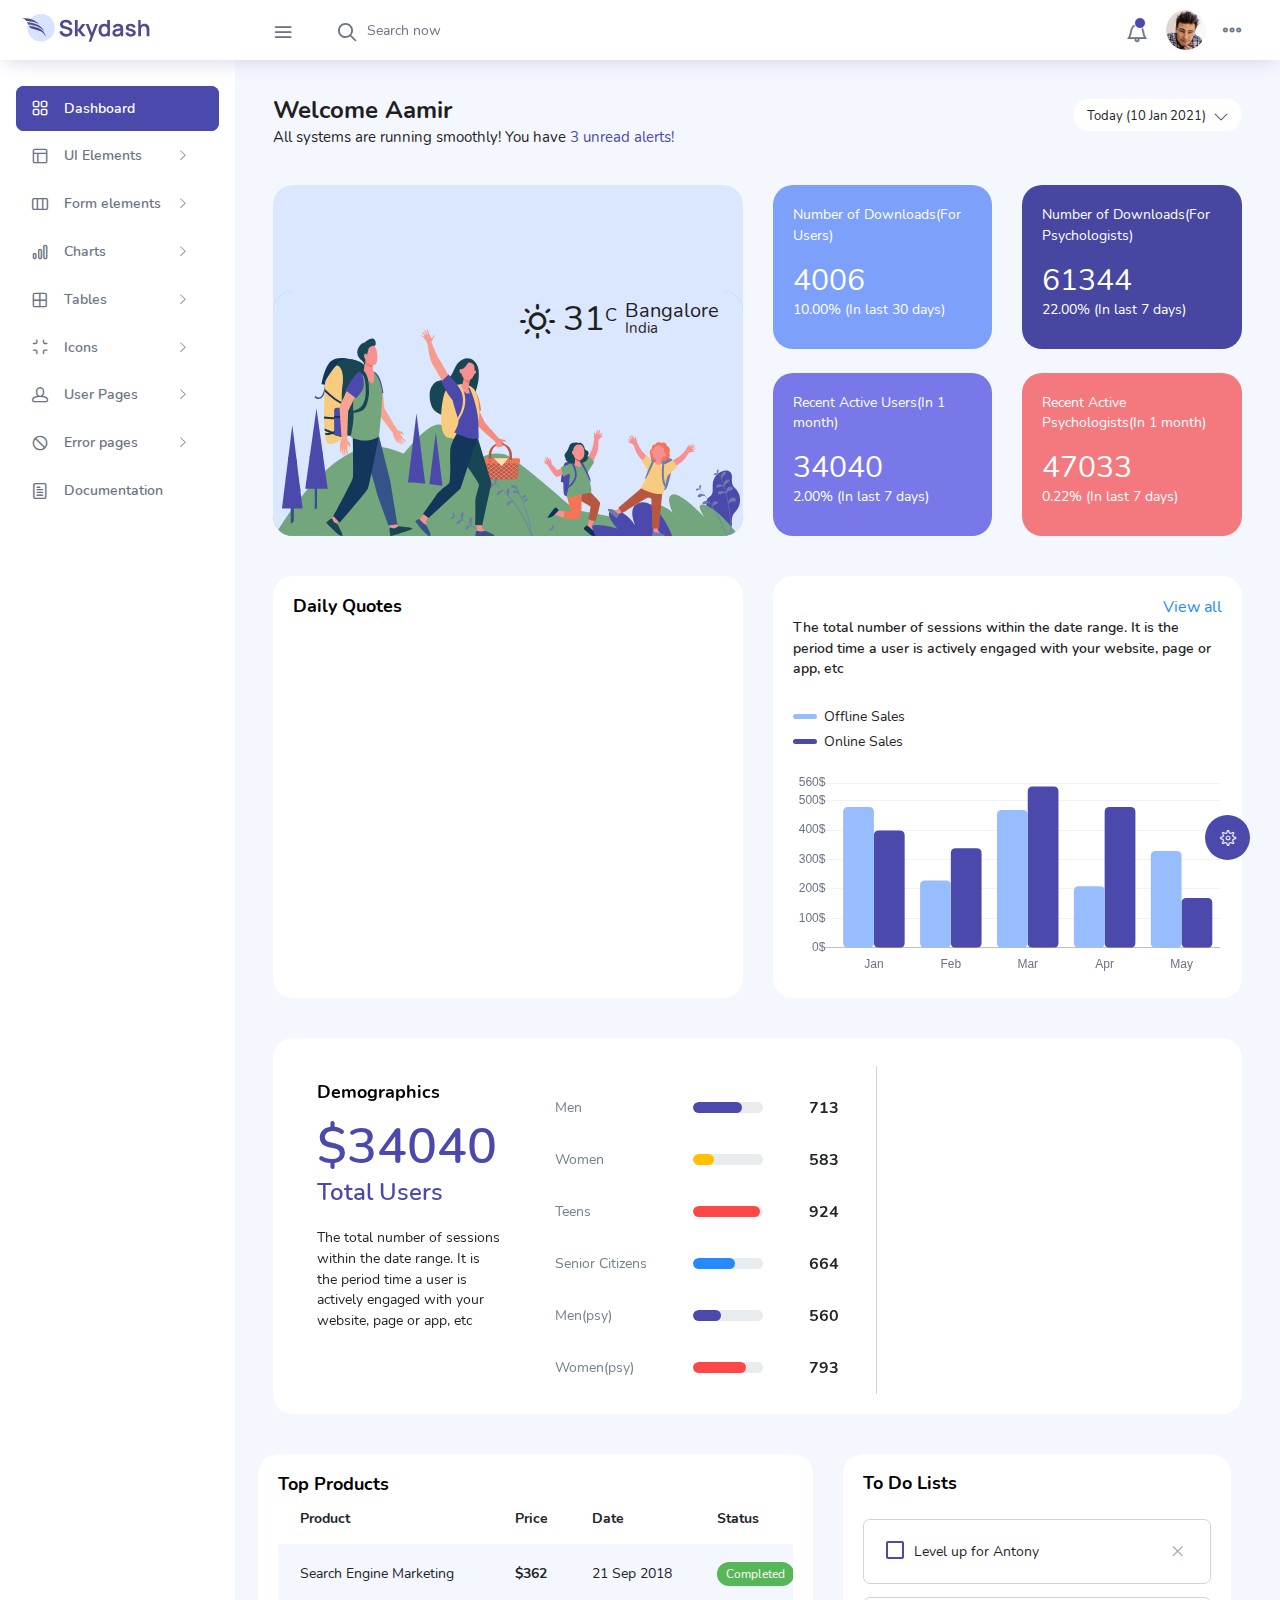
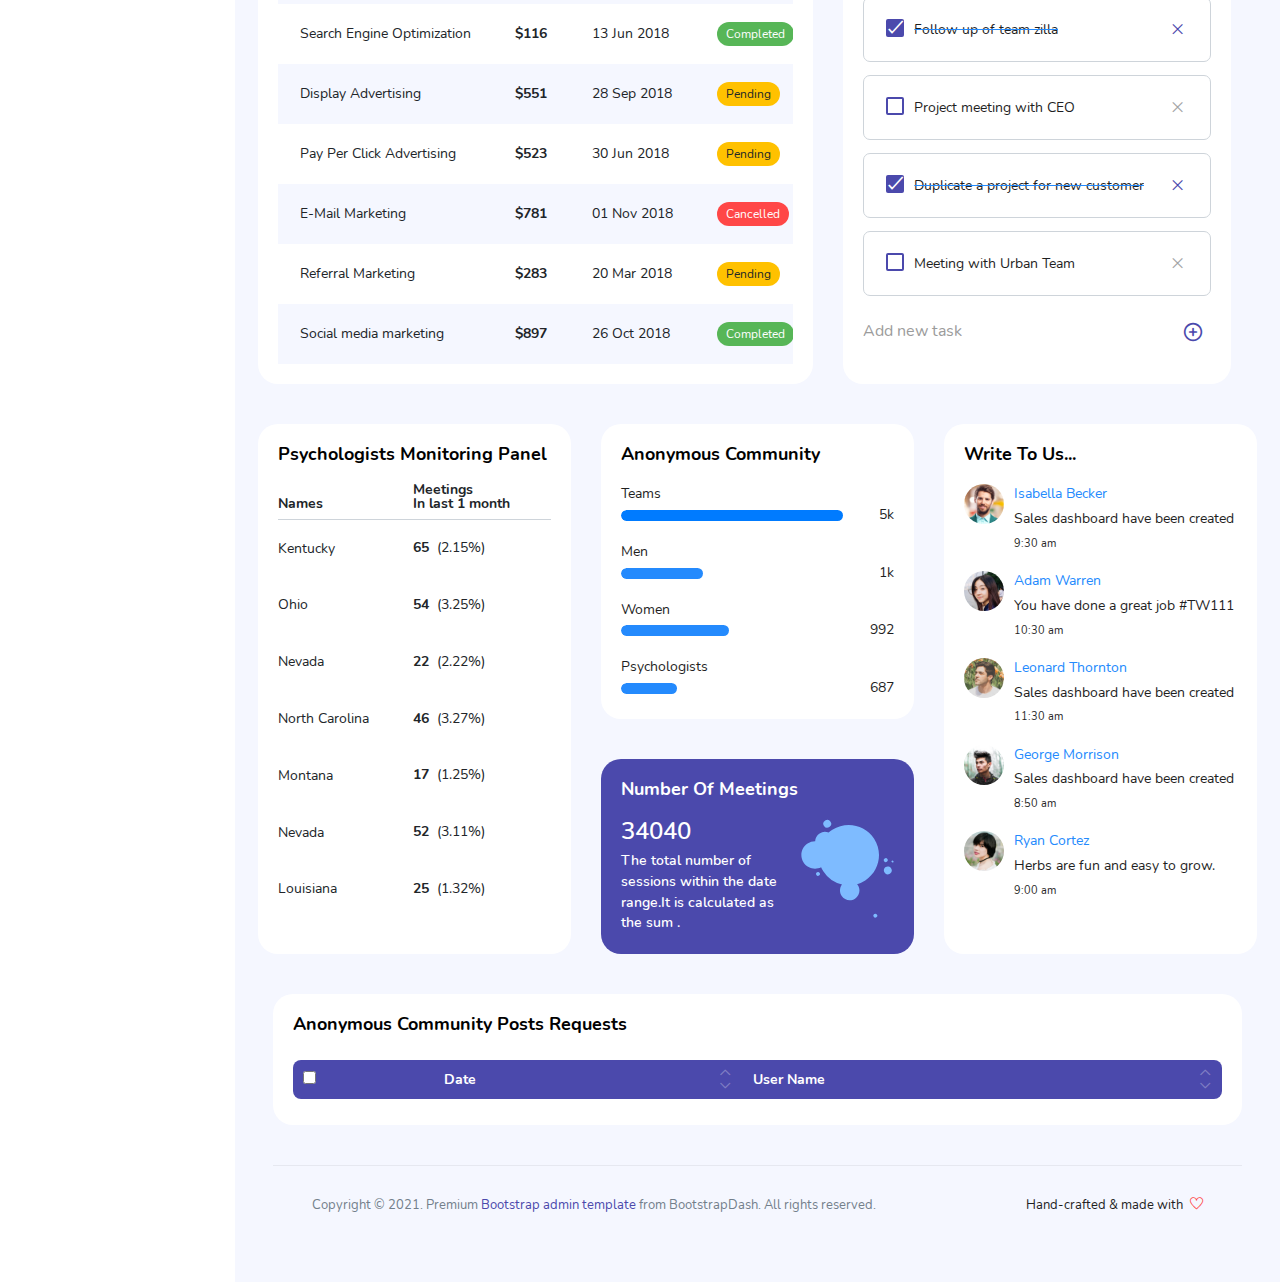
==== template/index.html @ 62d47494 "anonymous-post" ====
<!DOCTYPE html>
<html lang="en">

<head>
  <!-- Required meta tags -->
  <meta charset="utf-8">
  <meta name="viewport" content="width=device-width, initial-scale=1, shrink-to-fit=no">
  <title>Skydash Admin</title>
  <!-- plugins:css -->
  <link rel="stylesheet" href="vendors/feather/feather.css">
  <link rel="stylesheet" href="vendors/ti-icons/css/themify-icons.css">
  <link rel="stylesheet" href="vendors/css/vendor.bundle.base.css">
  <!-- endinject -->
  <!-- Plugin css for this page -->
  <link rel="stylesheet" href="vendors/datatables.net-bs4/dataTables.bootstrap4.css">
  <link rel="stylesheet" href="vendors/ti-icons/css/themify-icons.css">
  <link rel="stylesheet" type="text/css" href="js/select.dataTables.min.css">
  <!-- End plugin css for this page -->
  <!-- inject:css -->
  <link rel="stylesheet" href="css/vertical-layout-light/style.css">
  <!-- endinject -->
  <link rel="shortcut icon" href="images/favicon.png" />
</head>
<body>
  <div class="container-scroller">
    <!-- partial:partials/_navbar.html -->
    <nav class="navbar col-lg-12 col-12 p-0 fixed-top d-flex flex-row">
      <div class="text-center navbar-brand-wrapper d-flex align-items-center justify-content-center">
        <a class="navbar-brand brand-logo mr-5" href="index.html"><img src="images/logo.svg" class="mr-2" alt="logo"/></a>
        <a class="navbar-brand brand-logo-mini" href="index.html"><img src="images/logo-mini.svg" alt="logo"/></a>
      </div>
      <div class="navbar-menu-wrapper d-flex align-items-center justify-content-end">
        <button class="navbar-toggler navbar-toggler align-self-center" type="button" data-toggle="minimize">
          <span class="icon-menu"></span>
        </button>
        <ul class="navbar-nav mr-lg-2">
          <li class="nav-item nav-search d-none d-lg-block">
            <div class="input-group">
              <div class="input-group-prepend hover-cursor" id="navbar-search-icon">
                <span class="input-group-text" id="search">
                  <i class="icon-search"></i>
                </span>
              </div>
              <input type="text" class="form-control" id="navbar-search-input" placeholder="Search now" aria-label="search" aria-describedby="search">
            </div>
          </li>
        </ul>
        <ul class="navbar-nav navbar-nav-right">
          <li class="nav-item dropdown">
            <a class="nav-link count-indicator dropdown-toggle" id="notificationDropdown" href="#" data-toggle="dropdown">
              <i class="icon-bell mx-0"></i>
              <span class="count"></span>
            </a>
            <div class="dropdown-menu dropdown-menu-right navbar-dropdown preview-list" aria-labelledby="notificationDropdown">
              <p class="mb-0 font-weight-normal float-left dropdown-header">Notifications</p>
              <a class="dropdown-item preview-item">
                <div class="preview-thumbnail">
                  <div class="preview-icon bg-success">
                    <i class="ti-info-alt mx-0"></i>
                  </div>
                </div>
                <div class="preview-item-content">
                  <h6 class="preview-subject font-weight-normal">Application Error</h6>
                  <p class="font-weight-light small-text mb-0 text-muted">
                    Just now
                  </p>
                </div>
              </a>
              <a class="dropdown-item preview-item">
                <div class="preview-thumbnail">
                  <div class="preview-icon bg-warning">
                    <i class="ti-settings mx-0"></i>
                  </div>
                </div>
                <div class="preview-item-content">
                  <h6 class="preview-subject font-weight-normal">Settings</h6>
                  <p class="font-weight-light small-text mb-0 text-muted">
                    Private message
                  </p>
                </div>
              </a>
              <a class="dropdown-item preview-item">
                <div class="preview-thumbnail">
                  <div class="preview-icon bg-info">
                    <i class="ti-user mx-0"></i>
                  </div>
                </div>
                <div class="preview-item-content">
                  <h6 class="preview-subject font-weight-normal">New user registration</h6>
                  <p class="font-weight-light small-text mb-0 text-muted">
                    2 days ago
                  </p>
                </div>
              </a>
            </div>
          </li>
          <li class="nav-item nav-profile dropdown">
            <a class="nav-link dropdown-toggle" href="#" data-toggle="dropdown" id="profileDropdown">
              <img src="images/faces/face28.jpg" alt="profile"/>
            </a>
            <div class="dropdown-menu dropdown-menu-right navbar-dropdown" aria-labelledby="profileDropdown">
              <a class="dropdown-item">
                <i class="ti-settings text-primary"></i>
                Settings
              </a>
              <a class="dropdown-item">
                <i class="ti-power-off text-primary"></i>
                Logout
              </a>
            </div>
          </li>
          <li class="nav-item nav-settings d-none d-lg-flex">
            <a class="nav-link" href="#">
              <i class="icon-ellipsis"></i>
            </a>
          </li>
        </ul>
        <button class="navbar-toggler navbar-toggler-right d-lg-none align-self-center" type="button" data-toggle="offcanvas">
          <span class="icon-menu"></span>
        </button>
      </div>
    </nav>
    <!-- partial -->
    <div class="container-fluid page-body-wrapper">
      <!-- partial:partials/_settings-panel.html -->
      <div class="theme-setting-wrapper">
        <div id="settings-trigger"><i class="ti-settings"></i></div>
        <div id="theme-settings" class="settings-panel">
          <i class="settings-close ti-close"></i>
          <p class="settings-heading">SIDEBAR SKINS</p>
          <div class="sidebar-bg-options selected" id="sidebar-light-theme"><div class="img-ss rounded-circle bg-light border mr-3"></div>Light</div>
          <div class="sidebar-bg-options" id="sidebar-dark-theme"><div class="img-ss rounded-circle bg-dark border mr-3"></div>Dark</div>
          <p class="settings-heading mt-2">HEADER SKINS</p>
          <div class="color-tiles mx-0 px-4">
            <div class="tiles success"></div>
            <div class="tiles warning"></div>
            <div class="tiles danger"></div>
            <div class="tiles info"></div>
            <div class="tiles dark"></div>
            <div class="tiles default"></div>
          </div>
        </div>
      </div>
      <div id="right-sidebar" class="settings-panel">
        <i class="settings-close ti-close"></i>
        <ul class="nav nav-tabs border-top" id="setting-panel" role="tablist">
          <li class="nav-item">
            <a class="nav-link active" id="todo-tab" data-toggle="tab" href="#todo-section" role="tab" aria-controls="todo-section" aria-expanded="true">TO DO LIST</a>
          </li>
          <li class="nav-item">
            <a class="nav-link" id="chats-tab" data-toggle="tab" href="#chats-section" role="tab" aria-controls="chats-section">CHATS</a>
          </li>
        </ul>
        <div class="tab-content" id="setting-content">
          <div class="tab-pane fade show active scroll-wrapper" id="todo-section" role="tabpanel" aria-labelledby="todo-section">
            <div class="add-items d-flex px-3 mb-0">
              <form class="form w-100">
                <div class="form-group d-flex">
                  <input type="text" class="form-control todo-list-input" placeholder="Add To-do">
                  <button type="submit" class="add btn btn-primary todo-list-add-btn" id="add-task">Add</button>
                </div>
              </form>
            </div>
            <div class="list-wrapper px-3">
              <ul class="d-flex flex-column-reverse todo-list">
                <li>
                  <div class="form-check">
                    <label class="form-check-label">
                      <input class="checkbox" type="checkbox">
                      Team review meeting at 3.00 PM
                    </label>
                  </div>
                  <i class="remove ti-close"></i>
                </li>
                <li>
                  <div class="form-check">
                    <label class="form-check-label">
                      <input class="checkbox" type="checkbox">
                      Prepare for presentation
                    </label>
                  </div>
                  <i class="remove ti-close"></i>
                </li>
                <li>
                  <div class="form-check">
                    <label class="form-check-label">
                      <input class="checkbox" type="checkbox">
                      Resolve all the low priority tickets due today
                    </label>
                  </div>
                  <i class="remove ti-close"></i>
                </li>
                <li class="completed">
                  <div class="form-check">
                    <label class="form-check-label">
                      <input class="checkbox" type="checkbox" checked>
                      Schedule meeting for next week
                    </label>
                  </div>
                  <i class="remove ti-close"></i>
                </li>
                <li class="completed">
                  <div class="form-check">
                    <label class="form-check-label">
                      <input class="checkbox" type="checkbox" checked>
                      Project review
                    </label>
                  </div>
                  <i class="remove ti-close"></i>
                </li>
              </ul>
            </div>
            <h4 class="px-3 text-muted mt-5 font-weight-light mb-0">Events</h4>
            <div class="events pt-4 px-3">
              <div class="wrapper d-flex mb-2">
                <i class="ti-control-record text-primary mr-2"></i>
                <span>Feb 11 2018</span>
              </div>
              <p class="mb-0 font-weight-thin text-gray">Creating component page build a js</p>
              <p class="text-gray mb-0">The total number of sessions</p>
            </div>
            <div class="events pt-4 px-3">
              <div class="wrapper d-flex mb-2">
                <i class="ti-control-record text-primary mr-2"></i>
                <span>Feb 7 2018</span>
              </div>
              <p class="mb-0 font-weight-thin text-gray">Meeting with Alisa</p>
              <p class="text-gray mb-0 ">Call Sarah Graves</p>
            </div>
          </div>
          <!-- To do section tab ends -->
          <div class="tab-pane fade" id="chats-section" role="tabpanel" aria-labelledby="chats-section">
            <div class="d-flex align-items-center justify-content-between border-bottom">
              <p class="settings-heading border-top-0 mb-3 pl-3 pt-0 border-bottom-0 pb-0">Friends</p>
              <small class="settings-heading border-top-0 mb-3 pt-0 border-bottom-0 pb-0 pr-3 font-weight-normal">See All</small>
            </div>
            <ul class="chat-list">
              <li class="list active">
                <div class="profile"><img src="images/faces/face1.jpg" alt="image"><span class="online"></span></div>
                <div class="info">
                  <p>Thomas Douglas</p>
                  <p>Available</p>
                </div>
                <small class="text-muted my-auto">19 min</small>
              </li>
              <li class="list">
                <div class="profile"><img src="images/faces/face2.jpg" alt="image"><span class="offline"></span></div>
                <div class="info">
                  <div class="wrapper d-flex">
                    <p>Catherine</p>
                  </div>
                  <p>Away</p>
                </div>
                <div class="badge badge-success badge-pill my-auto mx-2">4</div>
                <small class="text-muted my-auto">23 min</small>
              </li>
              <li class="list">
                <div class="profile"><img src="images/faces/face3.jpg" alt="image"><span class="online"></span></div>
                <div class="info">
                  <p>Daniel Russell</p>
                  <p>Available</p>
                </div>
                <small class="text-muted my-auto">14 min</small>
              </li>
              <li class="list">
                <div class="profile"><img src="images/faces/face4.jpg" alt="image"><span class="offline"></span></div>
                <div class="info">
                  <p>James Richardson</p>
                  <p>Away</p>
                </div>
                <small class="text-muted my-auto">2 min</small>
              </li>
              <li class="list">
                <div class="profile"><img src="images/faces/face5.jpg" alt="image"><span class="online"></span></div>
                <div class="info">
                  <p>Madeline Kennedy</p>
                  <p>Available</p>
                </div>
                <small class="text-muted my-auto">5 min</small>
              </li>
              <li class="list">
                <div class="profile"><img src="images/faces/face6.jpg" alt="image"><span class="online"></span></div>
                <div class="info">
                  <p>Sarah Graves</p>
                  <p>Available</p>
                </div>
                <small class="text-muted my-auto">47 min</small>
              </li>
            </ul>
          </div>
          <!-- chat tab ends -->
        </div>
      </div>
      <!-- partial -->
      <!-- partial:partials/_sidebar.html -->
      <nav class="sidebar sidebar-offcanvas" id="sidebar">
        <ul class="nav">
          <li class="nav-item">
            <a class="nav-link" href="index.html">
              <i class="icon-grid menu-icon"></i>
              <span class="menu-title">Dashboard</span>
            </a>
          </li>
          <li class="nav-item">
            <a class="nav-link" data-toggle="collapse" href="#ui-basic" aria-expanded="false" aria-controls="ui-basic">
              <i class="icon-layout menu-icon"></i>
              <span class="menu-title">UI Elements</span>
              <i class="menu-arrow"></i>
            </a>
            <div class="collapse" id="ui-basic">
              <ul class="nav flex-column sub-menu">
                <li class="nav-item"> <a class="nav-link" href="pages/ui-features/buttons.html">Buttons</a></li>
                <li class="nav-item"> <a class="nav-link" href="pages/ui-features/dropdowns.html">Dropdowns</a></li>
                <li class="nav-item"> <a class="nav-link" href="pages/ui-features/typography.html">Typography</a></li>
              </ul>
            </div>
          </li>
          <li class="nav-item">
            <a class="nav-link" data-toggle="collapse" href="#form-elements" aria-expanded="false" aria-controls="form-elements">
              <i class="icon-columns menu-icon"></i>
              <span class="menu-title">Form elements</span>
              <i class="menu-arrow"></i>
            </a>
            <div class="collapse" id="form-elements">
              <ul class="nav flex-column sub-menu">
                <li class="nav-item"><a class="nav-link" href="pages/forms/basic_elements.html">Basic Elements</a></li>
              </ul>
            </div>
          </li>
          <li class="nav-item">
            <a class="nav-link" data-toggle="collapse" href="#charts" aria-expanded="false" aria-controls="charts">
              <i class="icon-bar-graph menu-icon"></i>
              <span class="menu-title">Charts</span>
              <i class="menu-arrow"></i>
            </a>
            <div class="collapse" id="charts">
              <ul class="nav flex-column sub-menu">
                <li class="nav-item"> <a class="nav-link" href="pages/charts/chartjs.html">ChartJs</a></li>
              </ul>
            </div>
          </li>
          <li class="nav-item">
            <a class="nav-link" data-toggle="collapse" href="#tables" aria-expanded="false" aria-controls="tables">
              <i class="icon-grid-2 menu-icon"></i>
              <span class="menu-title">Tables</span>
              <i class="menu-arrow"></i>
            </a>
            <div class="collapse" id="tables">
              <ul class="nav flex-column sub-menu">
                <li class="nav-item"> <a class="nav-link" href="pages/tables/basic-table.html">Basic table</a></li>
              </ul>
            </div>
          </li>
          <li class="nav-item">
            <a class="nav-link" data-toggle="collapse" href="#icons" aria-expanded="false" aria-controls="icons">
              <i class="icon-contract menu-icon"></i>
              <span class="menu-title">Icons</span>
              <i class="menu-arrow"></i>
            </a>
            <div class="collapse" id="icons">
              <ul class="nav flex-column sub-menu">
                <li class="nav-item"> <a class="nav-link" href="pages/icons/mdi.html">Mdi icons</a></li>
              </ul>
            </div>
          </li>
          <li class="nav-item">
            <a class="nav-link" data-toggle="collapse" href="#auth" aria-expanded="false" aria-controls="auth">
              <i class="icon-head menu-icon"></i>
              <span class="menu-title">User Pages</span>
              <i class="menu-arrow"></i>
            </a>
            <div class="collapse" id="auth">
              <ul class="nav flex-column sub-menu">
                <li class="nav-item"> <a class="nav-link" href="pages/samples/login.html"> Login </a></li>
                <li class="nav-item"> <a class="nav-link" href="pages/samples/register.html"> Register </a></li>
              </ul>
            </div>
          </li>
          <li class="nav-item">
            <a class="nav-link" data-toggle="collapse" href="#error" aria-expanded="false" aria-controls="error">
              <i class="icon-ban menu-icon"></i>
              <span class="menu-title">Error pages</span>
              <i class="menu-arrow"></i>
            </a>
            <div class="collapse" id="error">
              <ul class="nav flex-column sub-menu">
                <li class="nav-item"> <a class="nav-link" href="pages/samples/error-404.html"> 404 </a></li>
                <li class="nav-item"> <a class="nav-link" href="pages/samples/error-500.html"> 500 </a></li>
              </ul>
            </div>
          </li>
          <li class="nav-item">
            <a class="nav-link" href="pages/documentation/documentation.html">
              <i class="icon-paper menu-icon"></i>
              <span class="menu-title">Documentation</span>
            </a>
          </li>
        </ul>
      </nav>
      <!-- partial -->
      <div class="main-panel">
        <div class="content-wrapper">
          <div class="row">
            <div class="col-md-12 grid-margin">
              <div class="row">
                <div class="col-12 col-xl-8 mb-4 mb-xl-0">
                  <h3 class="font-weight-bold">Welcome Aamir</h3>
                  <h6 class="font-weight-normal mb-0">All systems are running smoothly! You have <span class="text-primary">3 unread alerts!</span></h6>
                </div>
                <div class="col-12 col-xl-4">
                 <div class="justify-content-end d-flex">
                  <div class="dropdown flex-md-grow-1 flex-xl-grow-0">
                    <button class="btn btn-sm btn-light bg-white dropdown-toggle" type="button" id="dropdownMenuDate2" data-toggle="dropdown" aria-haspopup="true" aria-expanded="true">
                     <i class="mdi mdi-calendar"></i> Today (10 Jan 2021)
                    </button>
                    <div class="dropdown-menu dropdown-menu-right" aria-labelledby="dropdownMenuDate2">
                      <a class="dropdown-item" href="#">January - March</a>
                      <a class="dropdown-item" href="#">March - June</a>
                      <a class="dropdown-item" href="#">June - August</a>
                      <a class="dropdown-item" href="#">August - November</a>
                    </div>
                  </div>
                 </div>
                </div>
              </div>
            </div>
          </div>
          <div class="row">
            <div class="col-md-6 grid-margin stretch-card">
              <div class="card tale-bg">
                <div class="card-people mt-auto">
                  <img src="images/dashboard/people.svg" alt="people">
                  <div class="weather-info">
                    <div class="d-flex">
                      <div>
                        <h2 class="mb-0 font-weight-normal"><i class="icon-sun mr-2"></i>31<sup>C</sup></h2>
                      </div>
                      <div class="ml-2">
                        <h4 class="location font-weight-normal">Bangalore</h4>
                        <h6 class="font-weight-normal">India</h6>
                      </div>
                    </div>
                  </div>
                </div>
              </div>
            </div>
            <div class="col-md-6 grid-margin transparent">
              <div class="row">
                <div class="col-md-6 mb-4 stretch-card transparent">
                  <div class="card card-tale">
                    <div class="card-body">
                      <p class="mb-4">Number of Downloads(For Users)</p>
                      <p class="fs-30 mb-2">4006</p>
                      <p>10.00% (In last 30 days)</p>
                    </div>
                  </div>
                </div>
                <div class="col-md-6 mb-4 stretch-card transparent">
                  <div class="card card-dark-blue">
                    <div class="card-body">
                      <p class="mb-4">Number of Downloads(For Psychologists)</p>
                      <p class="fs-30 mb-2">61344</p>
                      <p>22.00% (In last 7 days)</p>
                    </div>
                  </div>
                </div>
              </div>
              <div class="row">
                <div class="col-md-6 mb-4 mb-lg-0 stretch-card transparent">
                  <div class="card card-light-blue">
                    <div class="card-body">
                      <p class="mb-4">Recent Active Users(In 1 month)</p>
                      <p class="fs-30 mb-2">34040</p>
                      <p>2.00% (In last 7 days)</p>
                    </div>
                  </div>
                </div>
                <div class="col-md-6 stretch-card transparent">
                  <div class="card card-light-danger">
                    <div class="card-body">
                      <p class="mb-4">Recent Active Psychologists(In 1 month)</p>
                      <p class="fs-30 mb-2">47033</p>
                      <p>0.22% (In last 7 days)</p>
                    </div>
                  </div>
                </div>
              </div>
            </div>
          </div>
          <div class="row">
            <div class="col-md-6 grid-margin stretch-card">
              <div class="card">
                <div class="card-body">
                  <p class="card-title">Daily Quotes</p>                  
                </div>
              </div>
            </div>
            <div class="col-md-6 grid-margin stretch-card">
              <div class="card">
                <div class="card-body">
                 <div class="d-flex justify-content-between">
                  <p class="card-title"></p>
                  <a href="#" class="text-info">View all</a>
                 </div>
                  <p class="font-weight-500">The total number of sessions within the date range. It is the period time a user is actively engaged with your website, page or app, etc</p>
                  <div id="sales-legend" class="chartjs-legend mt-4 mb-2"></div>
                  <canvas id="sales-chart"></canvas>
                </div>
              </div>
            </div>
          </div>
          <div class="row">
            <div class="col-md-12 grid-margin stretch-card">
              <div class="card position-relative">
                <div class="card-body">
                  <div id="detailedReports" class="carousel slide detailed-report-carousel position-static pt-2" data-ride="carousel">
                    <div class="carousel-inner">
                      <div class="carousel-item active">
                        <div class="row">
                          <div class="col-md-12 col-xl-3 d-flex flex-column justify-content-start">
                            <div class="ml-xl-4 mt-3">
                            <p class="card-title">Demographics</p>
                              <h1 class="text-primary">$34040</h1>
                              <h3 class="font-weight-500 mb-xl-4 text-primary">Total Users</h3>
                              <p class="mb-2 mb-xl-0">The total number of sessions within the date range. It is the period time a user is actively engaged with your website, page or app, etc</p>
                            </div>  
                            </div>
                          <div class="col-md-12 col-xl-9">
                            <div class="row">
                              <div class="col-md-6 border-right">
                                <div class="table-responsive mb-3 mb-md-0 mt-3">
                                  <table class="table table-borderless report-table">
                                    <tr>
                                      <td class="text-muted">Men</td>
                                      <td class="w-100 px-0">
                                        <div class="progress progress-md mx-4">
                                          <div class="progress-bar bg-primary" role="progressbar" style="width: 70%" aria-valuenow="70" aria-valuemin="0" aria-valuemax="100"></div>
                                        </div>
                                      </td>
                                      <td><h5 class="font-weight-bold mb-0">713</h5></td>
                                    </tr>
                                    <tr>
                                      <td class="text-muted">Women</td>
                                      <td class="w-100 px-0">
                                        <div class="progress progress-md mx-4">
                                          <div class="progress-bar bg-warning" role="progressbar" style="width: 30%" aria-valuenow="30" aria-valuemin="0" aria-valuemax="100"></div>
                                        </div>
                                      </td>
                                      <td><h5 class="font-weight-bold mb-0">583</h5></td>
                                    </tr>
                                    <tr>
                                      <td class="text-muted">Teens</td>
                                      <td class="w-100 px-0">
                                        <div class="progress progress-md mx-4">
                                          <div class="progress-bar bg-danger" role="progressbar" style="width: 95%" aria-valuenow="95" aria-valuemin="0" aria-valuemax="100"></div>
                                        </div>
                                      </td>
                                      <td><h5 class="font-weight-bold mb-0">924</h5></td>
                                    </tr>
                                    <tr>
                                      <td class="text-muted">Senior Citizens</td>
                                      <td class="w-100 px-0">
                                        <div class="progress progress-md mx-4">
                                          <div class="progress-bar bg-info" role="progressbar" style="width: 60%" aria-valuenow="60" aria-valuemin="0" aria-valuemax="100"></div>
                                        </div>
                                      </td>
                                      <td><h5 class="font-weight-bold mb-0">664</h5></td>
                                    </tr>
                                    <tr>
                                      <td class="text-muted">Men(psy)</td>
                                      <td class="w-100 px-0">
                                        <div class="progress progress-md mx-4">
                                          <div class="progress-bar bg-primary" role="progressbar" style="width: 40%" aria-valuenow="40" aria-valuemin="0" aria-valuemax="100"></div>
                                        </div>
                                      </td>
                                      <td><h5 class="font-weight-bold mb-0">560</h5></td>
                                    </tr>
                                    <tr>
                                      <td class="text-muted">Women(psy)</td>
                                      <td class="w-100 px-0">
                                        <div class="progress progress-md mx-4">
                                          <div class="progress-bar bg-danger" role="progressbar" style="width: 75%" aria-valuenow="75" aria-valuemin="0" aria-valuemax="100"></div>
                                        </div>
                                      </td>
                                      <td><h5 class="font-weight-bold mb-0">793</h5></td>
                                    </tr>
                                  </table>
                                </div>
                            </div>
                          </div>
                        </div>
                      </div>
                    </div>
                  </div>
                </div>
              </div>
            </div>
          </div>
          <div class="row">
            <div class="col-md-7 grid-margin stretch-card">
              <div class="card">
                <div class="card-body">
                  <p class="card-title mb-0">Top Products</p>
                  <div class="table-responsive">
                    <table class="table table-striped table-borderless">
                      <thead>
                        <tr>
                          <th>Product</th>
                          <th>Price</th>
                          <th>Date</th>
                          <th>Status</th>
                        </tr>  
                      </thead>
                      <tbody>
                        <tr>
                          <td>Search Engine Marketing</td>
                          <td class="font-weight-bold">$362</td>
                          <td>21 Sep 2018</td>
                          <td class="font-weight-medium"><div class="badge badge-success">Completed</div></td>
                        </tr>
                        <tr>
                          <td>Search Engine Optimization</td>
                          <td class="font-weight-bold">$116</td>
                          <td>13 Jun 2018</td>
                          <td class="font-weight-medium"><div class="badge badge-success">Completed</div></td>
                        </tr>
                        <tr>
                          <td>Display Advertising</td>
                          <td class="font-weight-bold">$551</td>
                          <td>28 Sep 2018</td>
                          <td class="font-weight-medium"><div class="badge badge-warning">Pending</div></td>
                        </tr>
                        <tr>
                          <td>Pay Per Click Advertising</td>
                          <td class="font-weight-bold">$523</td>
                          <td>30 Jun 2018</td>
                          <td class="font-weight-medium"><div class="badge badge-warning">Pending</div></td>
                        </tr>
                        <tr>
                          <td>E-Mail Marketing</td>
                          <td class="font-weight-bold">$781</td>
                          <td>01 Nov 2018</td>
                          <td class="font-weight-medium"><div class="badge badge-danger">Cancelled</div></td>
                        </tr>
                        <tr>
                          <td>Referral Marketing</td>
                          <td class="font-weight-bold">$283</td>
                          <td>20 Mar 2018</td>
                          <td class="font-weight-medium"><div class="badge badge-warning">Pending</div></td>
                        </tr>
                        <tr>
                          <td>Social media marketing</td>
                          <td class="font-weight-bold">$897</td>
                          <td>26 Oct 2018</td>
                          <td class="font-weight-medium"><div class="badge badge-success">Completed</div></td>
                        </tr>
                      </tbody>
                    </table>
                  </div>
                </div>
              </div>
            </div>
            <div class="col-md-5 grid-margin stretch-card">
							<div class="card">
								<div class="card-body">
									<h4 class="card-title">To Do Lists</h4>
									<div class="list-wrapper pt-2">
										<ul class="d-flex flex-column-reverse todo-list todo-list-custom">
											<li>
												<div class="form-check form-check-flat">
													<label class="form-check-label">
														<input class="checkbox" type="checkbox">
														Meeting with Urban Team
													</label>
												</div>
												<i class="remove ti-close"></i>
											</li>
											<li class="completed">
												<div class="form-check form-check-flat">
													<label class="form-check-label">
														<input class="checkbox" type="checkbox" checked>
														Duplicate a project for new customer
													</label>
												</div>
												<i class="remove ti-close"></i>
											</li>
											<li>
												<div class="form-check form-check-flat">
													<label class="form-check-label">
														<input class="checkbox" type="checkbox">
														Project meeting with CEO
													</label>
												</div>
												<i class="remove ti-close"></i>
											</li>
											<li class="completed">
												<div class="form-check form-check-flat">
													<label class="form-check-label">
														<input class="checkbox" type="checkbox" checked>
														Follow up of team zilla
													</label>
												</div>
												<i class="remove ti-close"></i>
											</li>
											<li>
												<div class="form-check form-check-flat">
													<label class="form-check-label">
														<input class="checkbox" type="checkbox">
														Level up for Antony
													</label>
												</div>
												<i class="remove ti-close"></i>
											</li>
										</ul>
                  </div>
                  <div class="add-items d-flex mb-0 mt-2">
										<input type="text" class="form-control todo-list-input"  placeholder="Add new task">
										<button class="add btn btn-icon text-primary todo-list-add-btn bg-transparent"><i class="icon-circle-plus"></i></button>
									</div>
								</div>
							</div>
            </div>
          </div>
          <div class="row">
            <div class="col-md-4 stretch-card grid-margin">
              <div class="card">
                <div class="card-body">
                  <p class="card-title mb-0">Psychologists Monitoring Panel</p>
                  <div class="table-responsive">
                    <table class="table table-borderless">
                      <thead>
                        <tr>
                          <th class="pl-0  pb-2 border-bottom">Names</th>
                          <th class="border-bottom pb-2">Meetings <br> In last 1 month</th>
                          <th class="border-bottom pb-2">Total Clients</th>
                        </tr>
                      </thead>
                      <tbody>
                        <tr>
                          <td class="pl-0">Kentucky</td>
                          <td><p class="mb-0"><span class="font-weight-bold mr-2">65</span>(2.15%)</p></td>
                          <td class="text-muted">65</td>
                        </tr>
                        <tr>
                          <td class="pl-0">Ohio</td>
                          <td><p class="mb-0"><span class="font-weight-bold mr-2">54</span>(3.25%)</p></td>
                          <td class="text-muted">51</td>
                        </tr>
                        <tr>
                          <td class="pl-0">Nevada</td>
                          <td><p class="mb-0"><span class="font-weight-bold mr-2">22</span>(2.22%)</p></td>
                          <td class="text-muted">32</td>
                        </tr>
                        <tr>
                          <td class="pl-0">North Carolina</td>
                          <td><p class="mb-0"><span class="font-weight-bold mr-2">46</span>(3.27%)</p></td>
                          <td class="text-muted">15</td>
                        </tr>
                        <tr>
                          <td class="pl-0">Montana</td>
                          <td><p class="mb-0"><span class="font-weight-bold mr-2">17</span>(1.25%)</p></td>
                          <td class="text-muted">25</td>
                        </tr>
                        <tr>
                          <td class="pl-0">Nevada</td>
                          <td><p class="mb-0"><span class="font-weight-bold mr-2">52</span>(3.11%)</p></td>
                          <td class="text-muted">71</td>
                        </tr>
                        <tr>
                          <td class="pl-0 pb-0">Louisiana</td>
                          <td class="pb-0"><p class="mb-0"><span class="font-weight-bold mr-2">25</span>(1.32%)</p></td>
                          <td class="pb-0">14</td>
                        </tr>
                      </tbody>
                    </table>
                  </div>
                </div>
              </div>
            </div>
            <div class="col-md-4 stretch-card grid-margin">
              <div class="row">
                <div class="col-md-12 grid-margin stretch-card">
                  <div class="card">
                    <div class="card-body">
                      <p class="card-title">Anonymous Community</p>
                      <div class="charts-data">
                        <div class="mt-3">
                          <p class="mb-0">Teams</p>
                          <div class="d-flex justify-content-between align-items-center">
                            <div class="progress progress-md flex-grow-1 mr-4">
                              <div class="progress-bar bg-inf0" role="progressbar" style="width: 95%" aria-valuenow="95" aria-valuemin="0" aria-valuemax="100"></div>
                            </div>
                            <p class="mb-0">5k</p>
                          </div>
                        </div>
                        <div class="mt-3">
                          <p class="mb-0">Men</p>
                          <div class="d-flex justify-content-between align-items-center">
                            <div class="progress progress-md flex-grow-1 mr-4">
                              <div class="progress-bar bg-info" role="progressbar" style="width: 35%" aria-valuenow="35" aria-valuemin="0" aria-valuemax="100"></div>
                            </div>
                            <p class="mb-0">1k</p>
                          </div>
                        </div>
                        <div class="mt-3">
                          <p class="mb-0">Women</p>
                          <div class="d-flex justify-content-between align-items-center">
                            <div class="progress progress-md flex-grow-1 mr-4">
                              <div class="progress-bar bg-info" role="progressbar" style="width: 48%" aria-valuenow="48" aria-valuemin="0" aria-valuemax="100"></div>
                            </div>
                            <p class="mb-0">992</p>
                          </div>
                        </div>
                        <div class="mt-3">
                          <p class="mb-0">Psychologists</p>
                          <div class="d-flex justify-content-between align-items-center">
                            <div class="progress progress-md flex-grow-1 mr-4">
                              <div class="progress-bar bg-info" role="progressbar" style="width: 25%" aria-valuenow="25" aria-valuemin="0" aria-valuemax="100"></div>
                            </div>
                            <p class="mb-0">687</p>
                          </div>
                        </div>
                      </div>  
                    </div>
                  </div>
                </div>
                <div class="col-md-12 stretch-card grid-margin grid-margin-md-0">
                  <div class="card data-icon-card-primary">
                    <div class="card-body">
                      <p class="card-title text-white">Number of Meetings</p>                      
                      <div class="row">
                        <div class="col-8 text-white">
                          <h3>34040</h3>
                          <p class="text-white font-weight-500 mb-0">The total number of sessions within the date range.It is calculated as the sum . </p>
                        </div>
                        <div class="col-4 background-icon">
                        </div>
                      </div>
                    </div>
                  </div>
                </div>
              </div>
            </div>
            <div class="col-md-4 stretch-card grid-margin">
              <div class="card">
                <div class="card-body">
                  <p class="card-title">Write to us...</p>
                  <ul class="icon-data-list">
                    <li>
                      <div class="d-flex">
                        <img src="images/faces/face1.jpg" alt="user">
                        <div>
                          <p class="text-info mb-1">Isabella Becker</p>
                          <p class="mb-0">Sales dashboard have been created</p>
                          <small>9:30 am</small>
                        </div>
                      </div>
                    </li>
                    <li>
                      <div class="d-flex">
                        <img src="images/faces/face2.jpg" alt="user">
                        <div>
                          <p class="text-info mb-1">Adam Warren</p>
                          <p class="mb-0">You have done a great job #TW111</p>
                          <small>10:30 am</small>
                        </div>
                      </div>
                    </li>
                    <li>
                      <div class="d-flex">
                      <img src="images/faces/face3.jpg" alt="user">
                     <div>
                      <p class="text-info mb-1">Leonard Thornton</p>
                      <p class="mb-0">Sales dashboard have been created</p>
                      <small>11:30 am</small>
                     </div>
                      </div>
                    </li>
                    <li>
                      <div class="d-flex">
                        <img src="images/faces/face4.jpg" alt="user">
                        <div>
                          <p class="text-info mb-1">George Morrison</p>
                          <p class="mb-0">Sales dashboard have been created</p>
                          <small>8:50 am</small>
                        </div>
                      </div>
                    </li>
                    <li>
                      <div class="d-flex">
                        <img src="images/faces/face5.jpg" alt="user">
                        <div>
                        <p class="text-info mb-1">Ryan Cortez</p>
                        <p class="mb-0">Herbs are fun and easy to grow.</p>
                        <small>9:00 am</small>
                        </div>
                      </div>
                    </li>
                  </ul>
                </div>
              </div>
            </div>
          </div>
        </div>
        <div class="row">
          <div class="col-md-12 grid-margin stretch-card">
            <div class="card">
              <div class="card-body">
                <p class="card-title">Anonymous Community Posts Requests</p>
                <div class="row">
                  <div class="col-12">
                    <div class="table-responsive">
                      <table id="example" class="display expandable-table" style="width:100%">
                        <thead>
                          <tr>
                            <th><input type="checkbox" id="anonymous-post-common-checkbox"></th>
                            <th id="anonymous-post-date">Date</th>
                            <th id="anonymous-post-details">User Name</th>
                          </tr>
                        </thead>
                    </table>
                    </div>
                  </div>
                </div>
                </div>
              </div>
            </div>
          </div>
        <!-- content-wrapper ends -->
        <!-- partial:partials/_footer.html -->
        <footer class="footer">
          <div class="d-sm-flex justify-content-center justify-content-sm-between">
            <span class="text-muted text-center text-sm-left d-block d-sm-inline-block">Copyright © 2021.  Premium <a href="https://www.bootstrapdash.com/" target="_blank">Bootstrap admin template</a> from BootstrapDash. All rights reserved.</span>
            <span class="float-none float-sm-right d-block mt-1 mt-sm-0 text-center">Hand-crafted & made with <i class="ti-heart text-danger ml-1"></i></span>
          </div>
        </footer>
        <!-- partial -->
      </div>
      <!-- main-panel ends -->
    </div>
    <!-- page-body-wrapper ends -->
  </div>
  <!-- container-scroller -->

  <!-- plugins:js -->
  <script src="vendors/js/vendor.bundle.base.js"></script>
  <!-- endinject -->
  <!-- Plugin js for this page -->
  <script src="vendors/chart.js/Chart.min.js"></script>
  <script src="vendors/datatables.net/jquery.dataTables.js"></script>
  <script src="vendors/datatables.net-bs4/dataTables.bootstrap4.js"></script>
  <script src="js/dataTables.select.min.js"></script>

  <!-- End plugin js for this page -->
  <!-- inject:js -->
  <script src="js/off-canvas.js"></script>
  <script src="js/hoverable-collapse.js"></script>
  <script src="js/template.js"></script>
  <script src="js/settings.js"></script>
  <script src="js/todolist.js"></script>
  <!-- endinject -->
  <!-- Custom js for this page-->
  <script src="js/dashboard.js"></script>
  <script src="js/Chart.roundedBarCharts.js"></script>
  <!-- End custom js for this page-->
</body>

</html>
---- template/vendors/feather/feather.css ----
@charset "UTF-8";
 
@font-face {
  font-family: "feather";
  src:url("fonts/feather-webfont.eot");
  src:url("fonts/feather-webfont.eot?#iefix") format("embedded-opentype"),
    url("fonts/feather-webfont.woff") format("woff"),
    url("fonts/feather-webfont.ttf") format("truetype"),
    url("fonts/feather-webfont.svg#feather") format("svg");
  font-weight: normal;
  font-style: normal;
}

/* Character Mapping Method */
 
[data-icon]:before {
  display: inline-block;
  font-family: "feather";
  content: attr(data-icon);
  font-style: normal;
  font-weight: normal;
  font-variant: normal;
  text-transform: none;
  speak: none;
  line-height: 1;
  -webkit-font-smoothing: antialiased;
  -moz-osx-font-smoothing: grayscale;
}

/* CSS Class Mapping Method */
 
[class^="icon-"],
[class*=" icon-"] {
  display: inline-block;
  font-family: "feather";
  font-style: normal;
  font-weight: normal;
  font-variant: normal;
  text-transform: none;
  speak: none;
  line-height: 1;
  -webkit-font-smoothing: antialiased;
  -moz-osx-font-smoothing: grayscale;
}

.icon-eye:before {
  content: "\e000";
}

.icon-paper-clip:before {
  content: "\e001";
}

.icon-mail:before {
  content: "\e002";
}

.icon-mail:before {
  content: "\e002";
}

.icon-toggle:before {
  content: "\e003";
}

.icon-layout:before {
  content: "\e004";
}

.icon-link:before {
  content: "\e005";
}

.icon-bell:before {
  content: "\e006";
}

.icon-lock:before {
  content: "\e007";
}

.icon-unlock:before {
  content: "\e008";
}

.icon-ribbon:before {
  content: "\e009";
}

.icon-image:before {
  content: "\e010";
}

.icon-signal:before {
  content: "\e011";
}

.icon-target:before {
  content: "\e012";
}

.icon-clipboard:before {
  content: "\e013";
}

.icon-clock:before {
  content: "\e014";
}

.icon-clock:before {
  content: "\e014";
}

.icon-watch:before {
  content: "\e015";
}

.icon-air-play:before {
  content: "\e016";
}

.icon-camera:before {
  content: "\e017";
}

.icon-video:before {
  content: "\e018";
}

.icon-disc:before {
  content: "\e019";
}

.icon-printer:before {
  content: "\e020";
}

.icon-monitor:before {
  content: "\e021";
}

.icon-server:before {
  content: "\e022";
}

.icon-cog:before {
  content: "\e023";
}

.icon-heart:before {
  content: "\e024";
}

.icon-paragraph:before {
  content: "\e025";
}

.icon-align-justify:before {
  content: "\e026";
}

.icon-align-left:before {
  content: "\e027";
}

.icon-align-center:before {
  content: "\e028";
}

.icon-align-right:before {
  content: "\e029";
}

.icon-book:before {
  content: "\e030";
}

.icon-layers:before {
  content: "\e031";
}

.icon-stack:before {
  content: "\e032";
}

.icon-stack-2:before {
  content: "\e033";
}

.icon-paper:before {
  content: "\e034";
}

.icon-paper-stack:before {
  content: "\e035";
}

.icon-search:before {
  content: "\e036";
}

.icon-zoom-in:before {
  content: "\e037";
}

.icon-zoom-out:before {
  content: "\e038";
}

.icon-reply:before {
  content: "\e039";
}

.icon-circle-plus:before {
  content: "\e040";
}

.icon-circle-minus:before {
  content: "\e041";
}

.icon-circle-check:before {
  content: "\e042";
}

.icon-circle-cross:before {
  content: "\e043";
}

.icon-square-plus:before {
  content: "\e044";
}

.icon-square-minus:before {
  content: "\e045";
}

.icon-square-check:before {
  content: "\e046";
}

.icon-square-cross:before {
  content: "\e047";
}

.icon-microphone:before {
  content: "\e048";
}

.icon-record:before {
  content: "\e049";
}

.icon-skip-back:before {
  content: "\e050";
}

.icon-rewind:before {
  content: "\e051";
}

.icon-play:before {
  content: "\e052";
}

.icon-pause:before {
  content: "\e053";
}

.icon-stop:before {
  content: "\e054";
}

.icon-fast-forward:before {
  content: "\e055";
}

.icon-skip-forward:before {
  content: "\e056";
}

.icon-shuffle:before {
  content: "\e057";
}

.icon-repeat:before {
  content: "\e058";
}

.icon-folder:before {
  content: "\e059";
}

.icon-umbrella:before {
  content: "\e060";
}

.icon-moon:before {
  content: "\e061";
}

.icon-thermometer:before {
  content: "\e062";
}

.icon-drop:before {
  content: "\e063";
}

.icon-sun:before {
  content: "\e064";
}

.icon-cloud:before {
  content: "\e065";
}

.icon-cloud-upload:before {
  content: "\e066";
}

.icon-cloud-download:before {
  content: "\e067";
}

.icon-upload:before {
  content: "\e068";
}

.icon-download:before {
  content: "\e069";
}

.icon-location:before {
  content: "\e070";
}

.icon-location-2:before {
  content: "\e071";
}

.icon-map:before {
  content: "\e072";
}

.icon-battery:before {
  content: "\e073";
}

.icon-head:before {
  content: "\e074";
}

.icon-briefcase:before {
  content: "\e075";
}

.icon-speech-bubble:before {
  content: "\e076";
}

.icon-anchor:before {
  content: "\e077";
}

.icon-globe:before {
  content: "\e078";
}

.icon-box:before {
  content: "\e079";
}

.icon-reload:before {
  content: "\e080";
}

.icon-share:before {
  content: "\e081";
}

.icon-marquee:before {
  content: "\e082";
}

.icon-marquee-plus:before {
  content: "\e083";
}

.icon-marquee-minus:before {
  content: "\e084";
}

.icon-tag:before {
  content: "\e085";
}

.icon-power:before {
  content: "\e086";
}

.icon-command:before {
  content: "\e087";
}

.icon-alt:before {
  content: "\e088";
}

.icon-esc:before {
  content: "\e089";
}

.icon-bar-graph:before {
  content: "\e090";
}

.icon-bar-graph-2:before {
  content: "\e091";
}

.icon-pie-graph:before {
  content: "\e092";
}

.icon-star:before {
  content: "\e093";
}

.icon-arrow-left:before {
  content: "\e094";
}

.icon-arrow-right:before {
  content: "\e095";
}

.icon-arrow-up:before {
  content: "\e096";
}

.icon-arrow-down:before {
  content: "\e097";
}

.icon-volume:before {
  content: "\e098";
}

.icon-mute:before {
  content: "\e099";
}

.icon-content-right:before {
  content: "\e100";
}

.icon-content-left:before {
  content: "\e101";
}

.icon-grid:before {
  content: "\e102";
}

.icon-grid-2:before {
  content: "\e103";
}

.icon-columns:before {
  content: "\e104";
}

.icon-loader:before {
  content: "\e105";
}

.icon-bag:before {
  content: "\e106";
}

.icon-ban:before {
  content: "\e107";
}

.icon-flag:before {
  content: "\e108";
}

.icon-trash:before {
  content: "\e109";
}

.icon-expand:before {
  content: "\e110";
}

.icon-contract:before {
  content: "\e111";
}

.icon-maximize:before {
  content: "\e112";
}

.icon-minimize:before {
  content: "\e113";
}

.icon-plus:before {
  content: "\e114";
}

.icon-minus:before {
  content: "\e115";
}

.icon-check:before {
  content: "\e116";
}

.icon-cross:before {
  content: "\e117";
}

.icon-move:before {
  content: "\e118";
}

.icon-delete:before {
  content: "\e119";
}

.icon-menu:before {
  content: "\e120";
}

.icon-archive:before {
  content: "\e121";
}

.icon-inbox:before {
  content: "\e122";
}

.icon-outbox:before {
  content: "\e123";
}

.icon-file:before {
  content: "\e124";
}

.icon-file-add:before {
  content: "\e125";
}

.icon-file-subtract:before {
  content: "\e126";
}

.icon-help:before {
  content: "\e127";
}

.icon-open:before {
  content: "\e128";
}

.icon-ellipsis:before {
  content: "\e129";
}
---- template/vendors/ti-icons/css/themify-icons.css ----
@font-face {
	font-family: 'themify';
	src:url('../fonts/themify.eot');
	src:url('../fonts/themify.eot?#iefix') format('embedded-opentype'),
		url('../fonts/themify.woff') format('woff'),
		url('../fonts/themify.ttf') format('truetype'),
		url('../fonts/themify.svg') format('svg');
	font-weight: normal;
	font-style: normal;
}

[class^="ti-"], [class*=" ti-"] {
	font-family: 'themify';
	speak: none;
	font-style: normal;
	font-weight: normal;
	font-variant: normal;
	text-transform: none;
	line-height: 1;

	/* Better Font Rendering =========== */
	-webkit-font-smoothing: antialiased;
	-moz-osx-font-smoothing: grayscale;
}

.ti-wand:before {
	content: "\e600";
}
.ti-volume:before {
	content: "\e601";
}
.ti-user:before {
	content: "\e602";
}
.ti-unlock:before {
	content: "\e603";
}
.ti-unlink:before {
	content: "\e604";
}
.ti-trash:before {
	content: "\e605";
}
.ti-thought:before {
	content: "\e606";
}
.ti-target:before {
	content: "\e607";
}
.ti-tag:before {
	content: "\e608";
}
.ti-tablet:before {
	content: "\e609";
}
.ti-star:before {
	content: "\e60a";
}
.ti-spray:before {
	content: "\e60b";
}
.ti-signal:before {
	content: "\e60c";
}
.ti-shopping-cart:before {
	content: "\e60d";
}
.ti-shopping-cart-full:before {
	content: "\e60e";
}
.ti-settings:before {
	content: "\e60f";
}
.ti-search:before {
	content: "\e610";
}
.ti-zoom-in:before {
	content: "\e611";
}
.ti-zoom-out:before {
	content: "\e612";
}
.ti-cut:before {
	content: "\e613";
}
.ti-ruler:before {
	content: "\e614";
}
.ti-ruler-pencil:before {
	content: "\e615";
}
.ti-ruler-alt:before {
	content: "\e616";
}
.ti-bookmark:before {
	content: "\e617";
}
.ti-bookmark-alt:before {
	content: "\e618";
}
.ti-reload:before {
	content: "\e619";
}
.ti-plus:before {
	content: "\e61a";
}
.ti-pin:before {
	content: "\e61b";
}
.ti-pencil:before {
	content: "\e61c";
}
.ti-pencil-alt:before {
	content: "\e61d";
}
.ti-paint-roller:before {
	content: "\e61e";
}
.ti-paint-bucket:before {
	content: "\e61f";
}
.ti-na:before {
	content: "\e620";
}
.ti-mobile:before {
	content: "\e621";
}
.ti-minus:before {
	content: "\e622";
}
.ti-medall:before {
	content: "\e623";
}
.ti-medall-alt:before {
	content: "\e624";
}
.ti-marker:before {
	content: "\e625";
}
.ti-marker-alt:before {
	content: "\e626";
}
.ti-arrow-up:before {
	content: "\e627";
}
.ti-arrow-right:before {
	content: "\e628";
}
.ti-arrow-left:before {
	content: "\e629";
}
.ti-arrow-down:before {
	content: "\e62a";
}
.ti-lock:before {
	content: "\e62b";
}
.ti-location-arrow:before {
	content: "\e62c";
}
.ti-link:before {
	content: "\e62d";
}
.ti-layout:before {
	content: "\e62e";
}
.ti-layers:before {
	content: "\e62f";
}
.ti-layers-alt:before {
	content: "\e630";
}
.ti-key:before {
	content: "\e631";
}
.ti-import:before {
	content: "\e632";
}
.ti-image:before {
	content: "\e633";
}
.ti-heart:before {
	content: "\e634";
}
.ti-heart-broken:before {
	content: "\e635";
}
.ti-hand-stop:before {
	content: "\e636";
}
.ti-hand-open:before {
	content: "\e637";
}
.ti-hand-drag:before {
	content: "\e638";
}
.ti-folder:before {
	content: "\e639";
}
.ti-flag:before {
	content: "\e63a";
}
.ti-flag-alt:before {
	content: "\e63b";
}
.ti-flag-alt-2:before {
	content: "\e63c";
}
.ti-eye:before {
	content: "\e63d";
}
.ti-export:before {
	content: "\e63e";
}
.ti-exchange-vertical:before {
	content: "\e63f";
}
.ti-desktop:before {
	content: "\e640";
}
.ti-cup:before {
	content: "\e641";
}
.ti-crown:before {
	content: "\e642";
}
.ti-comments:before {
	content: "\e643";
}
.ti-comment:before {
	content: "\e644";
}
.ti-comment-alt:before {
	content: "\e645";
}
.ti-close:before {
	content: "\e646";
}
.ti-clip:before {
	content: "\e647";
}
.ti-angle-up:before {
	content: "\e648";
}
.ti-angle-right:before {
	content: "\e649";
}
.ti-angle-left:before {
	content: "\e64a";
}
.ti-angle-down:before {
	content: "\e64b";
}
.ti-check:before {
	content: "\e64c";
}
.ti-check-box:before {
	content: "\e64d";
}
.ti-camera:before {
	content: "\e64e";
}
.ti-announcement:before {
	content: "\e64f";
}
.ti-brush:before {
	content: "\e650";
}
.ti-briefcase:before {
	content: "\e651";
}
.ti-bolt:before {
	content: "\e652";
}
.ti-bolt-alt:before {
	content: "\e653";
}
.ti-blackboard:before {
	content: "\e654";
}
.ti-bag:before {
	content: "\e655";
}
.ti-move:before {
	content: "\e656";
}
.ti-arrows-vertical:before {
	content: "\e657";
}
.ti-arrows-horizontal:before {
	content: "\e658";
}
.ti-fullscreen:before {
	content: "\e659";
}
.ti-arrow-top-right:before {
	content: "\e65a";
}
.ti-arrow-top-left:before {
	content: "\e65b";
}
.ti-arrow-circle-up:before {
	content: "\e65c";
}
.ti-arrow-circle-right:before {
	content: "\e65d";
}
.ti-arrow-circle-left:before {
	content: "\e65e";
}
.ti-arrow-circle-down:before {
	content: "\e65f";
}
.ti-angle-double-up:before {
	content: "\e660";
}
.ti-angle-double-right:before {
	content: "\e661";
}
.ti-angle-double-left:before {
	content: "\e662";
}
.ti-angle-double-down:before {
	content: "\e663";
}
.ti-zip:before {
	content: "\e664";
}
.ti-world:before {
	content: "\e665";
}
.ti-wheelchair:before {
	content: "\e666";
}
.ti-view-list:before {
	content: "\e667";
}
.ti-view-list-alt:before {
	content: "\e668";
}
.ti-view-grid:before {
	content: "\e669";
}
.ti-uppercase:before {
	content: "\e66a";
}
.ti-upload:before {
	content: "\e66b";
}
.ti-underline:before {
	content: "\e66c";
}
.ti-truck:before {
	content: "\e66d";
}
.ti-timer:before {
	content: "\e66e";
}
.ti-ticket:before {
	content: "\e66f";
}
.ti-thumb-up:before {
	content: "\e670";
}
.ti-thumb-down:before {
	content: "\e671";
}
.ti-text:before {
	content: "\e672";
}
.ti-stats-up:before {
	content: "\e673";
}
.ti-stats-down:before {
	content: "\e674";
}
.ti-split-v:before {
	content: "\e675";
}
.ti-split-h:before {
	content: "\e676";
}
.ti-smallcap:before {
	content: "\e677";
}
.ti-shine:before {
	content: "\e678";
}
.ti-shift-right:before {
	content: "\e679";
}
.ti-shift-left:before {
	content: "\e67a";
}
.ti-shield:before {
	content: "\e67b";
}
.ti-notepad:before {
	content: "\e67c";
}
.ti-server:before {
	content: "\e67d";
}
.ti-quote-right:before {
	content: "\e67e";
}
.ti-quote-left:before {
	content: "\e67f";
}
.ti-pulse:before {
	content: "\e680";
}
.ti-printer:before {
	content: "\e681";
}
.ti-power-off:before {
	content: "\e682";
}
.ti-plug:before {
	content: "\e683";
}
.ti-pie-chart:before {
	content: "\e684";
}
.ti-paragraph:before {
	content: "\e685";
}
.ti-panel:before {
	content: "\e686";
}
.ti-package:before {
	content: "\e687";
}
.ti-music:before {
	content: "\e688";
}
.ti-music-alt:before {
	content: "\e689";
}
.ti-mouse:before {
	content: "\e68a";
}
.ti-mouse-alt:before {
	content: "\e68b";
}
.ti-money:before {
	content: "\e68c";
}
.ti-microphone:before {
	content: "\e68d";
}
.ti-menu:before {
	content: "\e68e";
}
.ti-menu-alt:before {
	content: "\e68f";
}
.ti-map:before {
	content: "\e690";
}
.ti-map-alt:before {
	content: "\e691";
}
.ti-loop:before {
	content: "\e692";
}
.ti-location-pin:before {
	content: "\e693";
}
.ti-list:before {
	content: "\e694";
}
.ti-light-bulb:before {
	content: "\e695";
}
.ti-Italic:before {
	content: "\e696";
}
.ti-info:before {
	content: "\e697";
}
.ti-infinite:before {
	content: "\e698";
}
.ti-id-badge:before {
	content: "\e699";
}
.ti-hummer:before {
	content: "\e69a";
}
.ti-home:before {
	content: "\e69b";
}
.ti-help:before {
	content: "\e69c";
}
.ti-headphone:before {
	content: "\e69d";
}
.ti-harddrives:before {
	content: "\e69e";
}
.ti-harddrive:before {
	content: "\e69f";
}
.ti-gift:before {
	content: "\e6a0";
}
.ti-game:before {
	content: "\e6a1";
}
.ti-filter:before {
	content: "\e6a2";
}
.ti-files:before {
	content: "\e6a3";
}
.ti-file:before {
	content: "\e6a4";
}
.ti-eraser:before {
	content: "\e6a5";
}
.ti-envelope:before {
	content: "\e6a6";
}
.ti-download:before {
	content: "\e6a7";
}
.ti-direction:before {
	content: "\e6a8";
}
.ti-direction-alt:before {
	content: "\e6a9";
}
.ti-dashboard:before {
	content: "\e6aa";
}
.ti-control-stop:before {
	content: "\e6ab";
}
.ti-control-shuffle:before {
	content: "\e6ac";
}
.ti-control-play:before {
	content: "\e6ad";
}
.ti-control-pause:before {
	content: "\e6ae";
}
.ti-control-forward:before {
	content: "\e6af";
}
.ti-control-backward:before {
	content: "\e6b0";
}
.ti-cloud:before {
	content: "\e6b1";
}
.ti-cloud-up:before {
	content: "\e6b2";
}
.ti-cloud-down:before {
	content: "\e6b3";
}
.ti-clipboard:before {
	content: "\e6b4";
}
.ti-car:before {
	content: "\e6b5";
}
.ti-calendar:before {
	content: "\e6b6";
}
.ti-book:before {
	content: "\e6b7";
}
.ti-bell:before {
	content: "\e6b8";
}
.ti-basketball:before {
	content: "\e6b9";
}
.ti-bar-chart:before {
	content: "\e6ba";
}
.ti-bar-chart-alt:before {
	content: "\e6bb";
}
.ti-back-right:before {
	content: "\e6bc";
}
.ti-back-left:before {
	content: "\e6bd";
}
.ti-arrows-corner:before {
	content: "\e6be";
}
.ti-archive:before {
	content: "\e6bf";
}
.ti-anchor:before {
	content: "\e6c0";
}
.ti-align-right:before {
	content: "\e6c1";
}
.ti-align-left:before {
	content: "\e6c2";
}
.ti-align-justify:before {
	content: "\e6c3";
}
.ti-align-center:before {
	content: "\e6c4";
}
.ti-alert:before {
	content: "\e6c5";
}
.ti-alarm-clock:before {
	content: "\e6c6";
}
.ti-agenda:before {
	content: "\e6c7";
}
.ti-write:before {
	content: "\e6c8";
}
.ti-window:before {
	content: "\e6c9";
}
.ti-widgetized:before {
	content: "\e6ca";
}
.ti-widget:before {
	content: "\e6cb";
}
.ti-widget-alt:before {
	content: "\e6cc";
}
.ti-wallet:before {
	content: "\e6cd";
}
.ti-video-clapper:before {
	content: "\e6ce";
}
.ti-video-camera:before {
	content: "\e6cf";
}
.ti-vector:before {
	content: "\e6d0";
}
.ti-themify-logo:before {
	content: "\e6d1";
}
.ti-themify-favicon:before {
	content: "\e6d2";
}
.ti-themify-favicon-alt:before {
	content: "\e6d3";
}
.ti-support:before {
	content: "\e6d4";
}
.ti-stamp:before {
	content: "\e6d5";
}
.ti-split-v-alt:before {
	content: "\e6d6";
}
.ti-slice:before {
	content: "\e6d7";
}
.ti-shortcode:before {
	content: "\e6d8";
}
.ti-shift-right-alt:before {
	content: "\e6d9";
}
.ti-shift-left-alt:before {
	content: "\e6da";
}
.ti-ruler-alt-2:before {
	content: "\e6db";
}
.ti-receipt:before {
	content: "\e6dc";
}
.ti-pin2:before {
	content: "\e6dd";
}
.ti-pin-alt:before {
	content: "\e6de";
}
.ti-pencil-alt2:before {
	content: "\e6df";
}
.ti-palette:before {
	content: "\e6e0";
}
.ti-more:before {
	content: "\e6e1";
}
.ti-more-alt:before {
	content: "\e6e2";
}
.ti-microphone-alt:before {
	content: "\e6e3";
}
.ti-magnet:before {
	content: "\e6e4";
}
.ti-line-double:before {
	content: "\e6e5";
}
.ti-line-dotted:before {
	content: "\e6e6";
}
.ti-line-dashed:before {
	content: "\e6e7";
}
.ti-layout-width-full:before {
	content: "\e6e8";
}
.ti-layout-width-default:before {
	content: "\e6e9";
}
.ti-layout-width-default-alt:before {
	content: "\e6ea";
}
.ti-layout-tab:before {
	content: "\e6eb";
}
.ti-layout-tab-window:before {
	content: "\e6ec";
}
.ti-layout-tab-v:before {
	content: "\e6ed";
}
.ti-layout-tab-min:before {
	content: "\e6ee";
}
.ti-layout-slider:before {
	content: "\e6ef";
}
.ti-layout-slider-alt:before {
	content: "\e6f0";
}
.ti-layout-sidebar-right:before {
	content: "\e6f1";
}
.ti-layout-sidebar-none:before {
	content: "\e6f2";
}
.ti-layout-sidebar-left:before {
	content: "\e6f3";
}
.ti-layout-placeholder:before {
	content: "\e6f4";
}
.ti-layout-menu:before {
	content: "\e6f5";
}
.ti-layout-menu-v:before {
	content: "\e6f6";
}
.ti-layout-menu-separated:before {
	content: "\e6f7";
}
.ti-layout-menu-full:before {
	content: "\e6f8";
}
.ti-layout-media-right-alt:before {
	content: "\e6f9";
}
.ti-layout-media-right:before {
	content: "\e6fa";
}
.ti-layout-media-overlay:before {
	content: "\e6fb";
}
.ti-layout-media-overlay-alt:before {
	content: "\e6fc";
}
.ti-layout-media-overlay-alt-2:before {
	content: "\e6fd";
}
.ti-layout-media-left-alt:before {
	content: "\e6fe";
}
.ti-layout-media-left:before {
	content: "\e6ff";
}
.ti-layout-media-center-alt:before {
	content: "\e700";
}
.ti-layout-media-center:before {
	content: "\e701";
}
.ti-layout-list-thumb:before {
	content: "\e702";
}
.ti-layout-list-thumb-alt:before {
	content: "\e703";
}
.ti-layout-list-post:before {
	content: "\e704";
}
.ti-layout-list-large-image:before {
	content: "\e705";
}
.ti-layout-line-solid:before {
	content: "\e706";
}
.ti-layout-grid4:before {
	content: "\e707";
}
.ti-layout-grid3:before {
	content: "\e708";
}
.ti-layout-grid2:before {
	content: "\e709";
}
.ti-layout-grid2-thumb:before {
	content: "\e70a";
}
.ti-layout-cta-right:before {
	content: "\e70b";
}
.ti-layout-cta-left:before {
	content: "\e70c";
}
.ti-layout-cta-center:before {
	content: "\e70d";
}
.ti-layout-cta-btn-right:before {
	content: "\e70e";
}
.ti-layout-cta-btn-left:before {
	content: "\e70f";
}
.ti-layout-column4:before {
	content: "\e710";
}
.ti-layout-column3:before {
	content: "\e711";
}
.ti-layout-column2:before {
	content: "\e712";
}
.ti-layout-accordion-separated:before {
	content: "\e713";
}
.ti-layout-accordion-merged:before {
	content: "\e714";
}
.ti-layout-accordion-list:before {
	content: "\e715";
}
.ti-ink-pen:before {
	content: "\e716";
}
.ti-info-alt:before {
	content: "\e717";
}
.ti-help-alt:before {
	content: "\e718";
}
.ti-headphone-alt:before {
	content: "\e719";
}
.ti-hand-point-up:before {
	content: "\e71a";
}
.ti-hand-point-right:before {
	content: "\e71b";
}
.ti-hand-point-left:before {
	content: "\e71c";
}
.ti-hand-point-down:before {
	content: "\e71d";
}
.ti-gallery:before {
	content: "\e71e";
}
.ti-face-smile:before {
	content: "\e71f";
}
.ti-face-sad:before {
	content: "\e720";
}
.ti-credit-card:before {
	content: "\e721";
}
.ti-control-skip-forward:before {
	content: "\e722";
}
.ti-control-skip-backward:before {
	content: "\e723";
}
.ti-control-record:before {
	content: "\e724";
}
.ti-control-eject:before {
	content: "\e725";
}
.ti-comments-smiley:before {
	content: "\e726";
}
.ti-brush-alt:before {
	content: "\e727";
}
.ti-youtube:before {
	content: "\e728";
}
.ti-vimeo:before {
	content: "\e729";
}
.ti-twitter:before {
	content: "\e72a";
}
.ti-time:before {
	content: "\e72b";
}
.ti-tumblr:before {
	content: "\e72c";
}
.ti-skype:before {
	content: "\e72d";
}
.ti-share:before {
	content: "\e72e";
}
.ti-share-alt:before {
	content: "\e72f";
}
.ti-rocket:before {
	content: "\e730";
}
.ti-pinterest:before {
	content: "\e731";
}
.ti-new-window:before {
	content: "\e732";
}
.ti-microsoft:before {
	content: "\e733";
}
.ti-list-ol:before {
	content: "\e734";
}
.ti-linkedin:before {
	content: "\e735";
}
.ti-layout-sidebar-2:before {
	content: "\e736";
}
.ti-layout-grid4-alt:before {
	content: "\e737";
}
.ti-layout-grid3-alt:before {
	content: "\e738";
}
.ti-layout-grid2-alt:before {
	content: "\e739";
}
.ti-layout-column4-alt:before {
	content: "\e73a";
}
.ti-layout-column3-alt:before {
	content: "\e73b";
}
.ti-layout-column2-alt:before {
	content: "\e73c";
}
.ti-instagram:before {
	content: "\e73d";
}
.ti-google:before {
	content: "\e73e";
}
.ti-github:before {
	content: "\e73f";
}
.ti-flickr:before {
	content: "\e740";
}
.ti-facebook:before {
	content: "\e741";
}
.ti-dropbox:before {
	content: "\e742";
}
.ti-dribbble:before {
	content: "\e743";
}
.ti-apple:before {
	content: "\e744";
}
.ti-android:before {
	content: "\e745";
}
.ti-save:before {
	content: "\e746";
}
.ti-save-alt:before {
	content: "\e747";
}
.ti-yahoo:before {
	content: "\e748";
}
.ti-wordpress:before {
	content: "\e749";
}
.ti-vimeo-alt:before {
	content: "\e74a";
}
.ti-twitter-alt:before {
	content: "\e74b";
}
.ti-tumblr-alt:before {
	content: "\e74c";
}
.ti-trello:before {
	content: "\e74d";
}
.ti-stack-overflow:before {
	content: "\e74e";
}
.ti-soundcloud:before {
	content: "\e74f";
}
.ti-sharethis:before {
	content: "\e750";
}
.ti-sharethis-alt:before {
	content: "\e751";
}
.ti-reddit:before {
	content: "\e752";
}
.ti-pinterest-alt:before {
	content: "\e753";
}
.ti-microsoft-alt:before {
	content: "\e754";
}
.ti-linux:before {
	content: "\e755";
}
.ti-jsfiddle:before {
	content: "\e756";
}
.ti-joomla:before {
	content: "\e757";
}
.ti-html5:before {
	content: "\e758";
}
.ti-flickr-alt:before {
	content: "\e759";
}
.ti-email:before {
	content: "\e75a";
}
.ti-drupal:before {
	content: "\e75b";
}
.ti-dropbox-alt:before {
	content: "\e75c";
}
.ti-css3:before {
	content: "\e75d";
}
.ti-rss:before {
	content: "\e75e";
}
.ti-rss-alt:before {
	content: "\e75f";
}
---- template/vendors/css/vendor.bundle.base.css ----
/*
 * Container style
 */
.ps {
  overflow: hidden !important;
  overflow-anchor: none;
  -ms-overflow-style: none;
  touch-action: auto;
  -ms-touch-action: auto;
}

/*
 * Scrollbar rail styles
 */
.ps__rail-x {
  display: none;
  opacity: 0;
  transition: background-color .2s linear, opacity .2s linear;
  -webkit-transition: background-color .2s linear, opacity .2s linear;
  height: 15px;
  /* there must be 'bottom' or 'top' for ps__rail-x */
  bottom: 0px;
  /* please don't change 'position' */
  position: absolute;
}

.ps__rail-y {
  display: none;
  opacity: 0;
  transition: background-color .2s linear, opacity .2s linear;
  -webkit-transition: background-color .2s linear, opacity .2s linear;
  width: 15px;
  /* there must be 'right' or 'left' for ps__rail-y */
  right: 0;
  /* please don't change 'position' */
  position: absolute;
}

.ps--active-x > .ps__rail-x,
.ps--active-y > .ps__rail-y {
  display: block;
  background-color: transparent;
}

.ps:hover > .ps__rail-x,
.ps:hover > .ps__rail-y,
.ps--focus > .ps__rail-x,
.ps--focus > .ps__rail-y,
.ps--scrolling-x > .ps__rail-x,
.ps--scrolling-y > .ps__rail-y {
  opacity: 0.6;
}

.ps .ps__rail-x:hover,
.ps .ps__rail-y:hover,
.ps .ps__rail-x:focus,
.ps .ps__rail-y:focus,
.ps .ps__rail-x.ps--clicking,
.ps .ps__rail-y.ps--clicking {
  background-color: #eee;
  opacity: 0.9;
}

/*
 * Scrollbar thumb styles
 */
.ps__thumb-x {
  background-color: #aaa;
  border-radius: 6px;
  transition: background-color .2s linear, height .2s ease-in-out;
  -webkit-transition: background-color .2s linear, height .2s ease-in-out;
  height: 6px;
  /* there must be 'bottom' for ps__thumb-x */
  bottom: 2px;
  /* please don't change 'position' */
  position: absolute;
}

.ps__thumb-y {
  background-color: #aaa;
  border-radius: 6px;
  transition: background-color .2s linear, width .2s ease-in-out;
  -webkit-transition: background-color .2s linear, width .2s ease-in-out;
  width: 6px;
  /* there must be 'right' for ps__thumb-y */
  right: 2px;
  /* please don't change 'position' */
  position: absolute;
}

.ps__rail-x:hover > .ps__thumb-x,
.ps__rail-x:focus > .ps__thumb-x,
.ps__rail-x.ps--clicking .ps__thumb-x {
  background-color: #999;
  height: 11px;
}

.ps__rail-y:hover > .ps__thumb-y,
.ps__rail-y:focus > .ps__thumb-y,
.ps__rail-y.ps--clicking .ps__thumb-y {
  background-color: #999;
  width: 11px;
}

/* MS supports */
@supports (-ms-overflow-style: none) {
  .ps {
    overflow: auto !important;
  }
}

@media screen and (-ms-high-contrast: active), (-ms-high-contrast: none) {
  .ps {
    overflow: auto !important;
  }
}
---- template/vendors/ti-icons/css/themify-icons.css ----
@font-face {
	font-family: 'themify';
	src:url('../fonts/themify.eot');
	src:url('../fonts/themify.eot?#iefix') format('embedded-opentype'),
		url('../fonts/themify.woff') format('woff'),
		url('../fonts/themify.ttf') format('truetype'),
		url('../fonts/themify.svg') format('svg');
	font-weight: normal;
	font-style: normal;
}

[class^="ti-"], [class*=" ti-"] {
	font-family: 'themify';
	speak: none;
	font-style: normal;
	font-weight: normal;
	font-variant: normal;
	text-transform: none;
	line-height: 1;

	/* Better Font Rendering =========== */
	-webkit-font-smoothing: antialiased;
	-moz-osx-font-smoothing: grayscale;
}

.ti-wand:before {
	content: "\e600";
}
.ti-volume:before {
	content: "\e601";
}
.ti-user:before {
	content: "\e602";
}
.ti-unlock:before {
	content: "\e603";
}
.ti-unlink:before {
	content: "\e604";
}
.ti-trash:before {
	content: "\e605";
}
.ti-thought:before {
	content: "\e606";
}
.ti-target:before {
	content: "\e607";
}
.ti-tag:before {
	content: "\e608";
}
.ti-tablet:before {
	content: "\e609";
}
.ti-star:before {
	content: "\e60a";
}
.ti-spray:before {
	content: "\e60b";
}
.ti-signal:before {
	content: "\e60c";
}
.ti-shopping-cart:before {
	content: "\e60d";
}
.ti-shopping-cart-full:before {
	content: "\e60e";
}
.ti-settings:before {
	content: "\e60f";
}
.ti-search:before {
	content: "\e610";
}
.ti-zoom-in:before {
	content: "\e611";
}
.ti-zoom-out:before {
	content: "\e612";
}
.ti-cut:before {
	content: "\e613";
}
.ti-ruler:before {
	content: "\e614";
}
.ti-ruler-pencil:before {
	content: "\e615";
}
.ti-ruler-alt:before {
	content: "\e616";
}
.ti-bookmark:before {
	content: "\e617";
}
.ti-bookmark-alt:before {
	content: "\e618";
}
.ti-reload:before {
	content: "\e619";
}
.ti-plus:before {
	content: "\e61a";
}
.ti-pin:before {
	content: "\e61b";
}
.ti-pencil:before {
	content: "\e61c";
}
.ti-pencil-alt:before {
	content: "\e61d";
}
.ti-paint-roller:before {
	content: "\e61e";
}
.ti-paint-bucket:before {
	content: "\e61f";
}
.ti-na:before {
	content: "\e620";
}
.ti-mobile:before {
	content: "\e621";
}
.ti-minus:before {
	content: "\e622";
}
.ti-medall:before {
	content: "\e623";
}
.ti-medall-alt:before {
	content: "\e624";
}
.ti-marker:before {
	content: "\e625";
}
.ti-marker-alt:before {
	content: "\e626";
}
.ti-arrow-up:before {
	content: "\e627";
}
.ti-arrow-right:before {
	content: "\e628";
}
.ti-arrow-left:before {
	content: "\e629";
}
.ti-arrow-down:before {
	content: "\e62a";
}
.ti-lock:before {
	content: "\e62b";
}
.ti-location-arrow:before {
	content: "\e62c";
}
.ti-link:before {
	content: "\e62d";
}
.ti-layout:before {
	content: "\e62e";
}
.ti-layers:before {
	content: "\e62f";
}
.ti-layers-alt:before {
	content: "\e630";
}
.ti-key:before {
	content: "\e631";
}
.ti-import:before {
	content: "\e632";
}
.ti-image:before {
	content: "\e633";
}
.ti-heart:before {
	content: "\e634";
}
.ti-heart-broken:before {
	content: "\e635";
}
.ti-hand-stop:before {
	content: "\e636";
}
.ti-hand-open:before {
	content: "\e637";
}
.ti-hand-drag:before {
	content: "\e638";
}
.ti-folder:before {
	content: "\e639";
}
.ti-flag:before {
	content: "\e63a";
}
.ti-flag-alt:before {
	content: "\e63b";
}
.ti-flag-alt-2:before {
	content: "\e63c";
}
.ti-eye:before {
	content: "\e63d";
}
.ti-export:before {
	content: "\e63e";
}
.ti-exchange-vertical:before {
	content: "\e63f";
}
.ti-desktop:before {
	content: "\e640";
}
.ti-cup:before {
	content: "\e641";
}
.ti-crown:before {
	content: "\e642";
}
.ti-comments:before {
	content: "\e643";
}
.ti-comment:before {
	content: "\e644";
}
.ti-comment-alt:before {
	content: "\e645";
}
.ti-close:before {
	content: "\e646";
}
.ti-clip:before {
	content: "\e647";
}
.ti-angle-up:before {
	content: "\e648";
}
.ti-angle-right:before {
	content: "\e649";
}
.ti-angle-left:before {
	content: "\e64a";
}
.ti-angle-down:before {
	content: "\e64b";
}
.ti-check:before {
	content: "\e64c";
}
.ti-check-box:before {
	content: "\e64d";
}
.ti-camera:before {
	content: "\e64e";
}
.ti-announcement:before {
	content: "\e64f";
}
.ti-brush:before {
	content: "\e650";
}
.ti-briefcase:before {
	content: "\e651";
}
.ti-bolt:before {
	content: "\e652";
}
.ti-bolt-alt:before {
	content: "\e653";
}
.ti-blackboard:before {
	content: "\e654";
}
.ti-bag:before {
	content: "\e655";
}
.ti-move:before {
	content: "\e656";
}
.ti-arrows-vertical:before {
	content: "\e657";
}
.ti-arrows-horizontal:before {
	content: "\e658";
}
.ti-fullscreen:before {
	content: "\e659";
}
.ti-arrow-top-right:before {
	content: "\e65a";
}
.ti-arrow-top-left:before {
	content: "\e65b";
}
.ti-arrow-circle-up:before {
	content: "\e65c";
}
.ti-arrow-circle-right:before {
	content: "\e65d";
}
.ti-arrow-circle-left:before {
	content: "\e65e";
}
.ti-arrow-circle-down:before {
	content: "\e65f";
}
.ti-angle-double-up:before {
	content: "\e660";
}
.ti-angle-double-right:before {
	content: "\e661";
}
.ti-angle-double-left:before {
	content: "\e662";
}
.ti-angle-double-down:before {
	content: "\e663";
}
.ti-zip:before {
	content: "\e664";
}
.ti-world:before {
	content: "\e665";
}
.ti-wheelchair:before {
	content: "\e666";
}
.ti-view-list:before {
	content: "\e667";
}
.ti-view-list-alt:before {
	content: "\e668";
}
.ti-view-grid:before {
	content: "\e669";
}
.ti-uppercase:before {
	content: "\e66a";
}
.ti-upload:before {
	content: "\e66b";
}
.ti-underline:before {
	content: "\e66c";
}
.ti-truck:before {
	content: "\e66d";
}
.ti-timer:before {
	content: "\e66e";
}
.ti-ticket:before {
	content: "\e66f";
}
.ti-thumb-up:before {
	content: "\e670";
}
.ti-thumb-down:before {
	content: "\e671";
}
.ti-text:before {
	content: "\e672";
}
.ti-stats-up:before {
	content: "\e673";
}
.ti-stats-down:before {
	content: "\e674";
}
.ti-split-v:before {
	content: "\e675";
}
.ti-split-h:before {
	content: "\e676";
}
.ti-smallcap:before {
	content: "\e677";
}
.ti-shine:before {
	content: "\e678";
}
.ti-shift-right:before {
	content: "\e679";
}
.ti-shift-left:before {
	content: "\e67a";
}
.ti-shield:before {
	content: "\e67b";
}
.ti-notepad:before {
	content: "\e67c";
}
.ti-server:before {
	content: "\e67d";
}
.ti-quote-right:before {
	content: "\e67e";
}
.ti-quote-left:before {
	content: "\e67f";
}
.ti-pulse:before {
	content: "\e680";
}
.ti-printer:before {
	content: "\e681";
}
.ti-power-off:before {
	content: "\e682";
}
.ti-plug:before {
	content: "\e683";
}
.ti-pie-chart:before {
	content: "\e684";
}
.ti-paragraph:before {
	content: "\e685";
}
.ti-panel:before {
	content: "\e686";
}
.ti-package:before {
	content: "\e687";
}
.ti-music:before {
	content: "\e688";
}
.ti-music-alt:before {
	content: "\e689";
}
.ti-mouse:before {
	content: "\e68a";
}
.ti-mouse-alt:before {
	content: "\e68b";
}
.ti-money:before {
	content: "\e68c";
}
.ti-microphone:before {
	content: "\e68d";
}
.ti-menu:before {
	content: "\e68e";
}
.ti-menu-alt:before {
	content: "\e68f";
}
.ti-map:before {
	content: "\e690";
}
.ti-map-alt:before {
	content: "\e691";
}
.ti-loop:before {
	content: "\e692";
}
.ti-location-pin:before {
	content: "\e693";
}
.ti-list:before {
	content: "\e694";
}
.ti-light-bulb:before {
	content: "\e695";
}
.ti-Italic:before {
	content: "\e696";
}
.ti-info:before {
	content: "\e697";
}
.ti-infinite:before {
	content: "\e698";
}
.ti-id-badge:before {
	content: "\e699";
}
.ti-hummer:before {
	content: "\e69a";
}
.ti-home:before {
	content: "\e69b";
}
.ti-help:before {
	content: "\e69c";
}
.ti-headphone:before {
	content: "\e69d";
}
.ti-harddrives:before {
	content: "\e69e";
}
.ti-harddrive:before {
	content: "\e69f";
}
.ti-gift:before {
	content: "\e6a0";
}
.ti-game:before {
	content: "\e6a1";
}
.ti-filter:before {
	content: "\e6a2";
}
.ti-files:before {
	content: "\e6a3";
}
.ti-file:before {
	content: "\e6a4";
}
.ti-eraser:before {
	content: "\e6a5";
}
.ti-envelope:before {
	content: "\e6a6";
}
.ti-download:before {
	content: "\e6a7";
}
.ti-direction:before {
	content: "\e6a8";
}
.ti-direction-alt:before {
	content: "\e6a9";
}
.ti-dashboard:before {
	content: "\e6aa";
}
.ti-control-stop:before {
	content: "\e6ab";
}
.ti-control-shuffle:before {
	content: "\e6ac";
}
.ti-control-play:before {
	content: "\e6ad";
}
.ti-control-pause:before {
	content: "\e6ae";
}
.ti-control-forward:before {
	content: "\e6af";
}
.ti-control-backward:before {
	content: "\e6b0";
}
.ti-cloud:before {
	content: "\e6b1";
}
.ti-cloud-up:before {
	content: "\e6b2";
}
.ti-cloud-down:before {
	content: "\e6b3";
}
.ti-clipboard:before {
	content: "\e6b4";
}
.ti-car:before {
	content: "\e6b5";
}
.ti-calendar:before {
	content: "\e6b6";
}
.ti-book:before {
	content: "\e6b7";
}
.ti-bell:before {
	content: "\e6b8";
}
.ti-basketball:before {
	content: "\e6b9";
}
.ti-bar-chart:before {
	content: "\e6ba";
}
.ti-bar-chart-alt:before {
	content: "\e6bb";
}
.ti-back-right:before {
	content: "\e6bc";
}
.ti-back-left:before {
	content: "\e6bd";
}
.ti-arrows-corner:before {
	content: "\e6be";
}
.ti-archive:before {
	content: "\e6bf";
}
.ti-anchor:before {
	content: "\e6c0";
}
.ti-align-right:before {
	content: "\e6c1";
}
.ti-align-left:before {
	content: "\e6c2";
}
.ti-align-justify:before {
	content: "\e6c3";
}
.ti-align-center:before {
	content: "\e6c4";
}
.ti-alert:before {
	content: "\e6c5";
}
.ti-alarm-clock:before {
	content: "\e6c6";
}
.ti-agenda:before {
	content: "\e6c7";
}
.ti-write:before {
	content: "\e6c8";
}
.ti-window:before {
	content: "\e6c9";
}
.ti-widgetized:before {
	content: "\e6ca";
}
.ti-widget:before {
	content: "\e6cb";
}
.ti-widget-alt:before {
	content: "\e6cc";
}
.ti-wallet:before {
	content: "\e6cd";
}
.ti-video-clapper:before {
	content: "\e6ce";
}
.ti-video-camera:before {
	content: "\e6cf";
}
.ti-vector:before {
	content: "\e6d0";
}
.ti-themify-logo:before {
	content: "\e6d1";
}
.ti-themify-favicon:before {
	content: "\e6d2";
}
.ti-themify-favicon-alt:before {
	content: "\e6d3";
}
.ti-support:before {
	content: "\e6d4";
}
.ti-stamp:before {
	content: "\e6d5";
}
.ti-split-v-alt:before {
	content: "\e6d6";
}
.ti-slice:before {
	content: "\e6d7";
}
.ti-shortcode:before {
	content: "\e6d8";
}
.ti-shift-right-alt:before {
	content: "\e6d9";
}
.ti-shift-left-alt:before {
	content: "\e6da";
}
.ti-ruler-alt-2:before {
	content: "\e6db";
}
.ti-receipt:before {
	content: "\e6dc";
}
.ti-pin2:before {
	content: "\e6dd";
}
.ti-pin-alt:before {
	content: "\e6de";
}
.ti-pencil-alt2:before {
	content: "\e6df";
}
.ti-palette:before {
	content: "\e6e0";
}
.ti-more:before {
	content: "\e6e1";
}
.ti-more-alt:before {
	content: "\e6e2";
}
.ti-microphone-alt:before {
	content: "\e6e3";
}
.ti-magnet:before {
	content: "\e6e4";
}
.ti-line-double:before {
	content: "\e6e5";
}
.ti-line-dotted:before {
	content: "\e6e6";
}
.ti-line-dashed:before {
	content: "\e6e7";
}
.ti-layout-width-full:before {
	content: "\e6e8";
}
.ti-layout-width-default:before {
	content: "\e6e9";
}
.ti-layout-width-default-alt:before {
	content: "\e6ea";
}
.ti-layout-tab:before {
	content: "\e6eb";
}
.ti-layout-tab-window:before {
	content: "\e6ec";
}
.ti-layout-tab-v:before {
	content: "\e6ed";
}
.ti-layout-tab-min:before {
	content: "\e6ee";
}
.ti-layout-slider:before {
	content: "\e6ef";
}
.ti-layout-slider-alt:before {
	content: "\e6f0";
}
.ti-layout-sidebar-right:before {
	content: "\e6f1";
}
.ti-layout-sidebar-none:before {
	content: "\e6f2";
}
.ti-layout-sidebar-left:before {
	content: "\e6f3";
}
.ti-layout-placeholder:before {
	content: "\e6f4";
}
.ti-layout-menu:before {
	content: "\e6f5";
}
.ti-layout-menu-v:before {
	content: "\e6f6";
}
.ti-layout-menu-separated:before {
	content: "\e6f7";
}
.ti-layout-menu-full:before {
	content: "\e6f8";
}
.ti-layout-media-right-alt:before {
	content: "\e6f9";
}
.ti-layout-media-right:before {
	content: "\e6fa";
}
.ti-layout-media-overlay:before {
	content: "\e6fb";
}
.ti-layout-media-overlay-alt:before {
	content: "\e6fc";
}
.ti-layout-media-overlay-alt-2:before {
	content: "\e6fd";
}
.ti-layout-media-left-alt:before {
	content: "\e6fe";
}
.ti-layout-media-left:before {
	content: "\e6ff";
}
.ti-layout-media-center-alt:before {
	content: "\e700";
}
.ti-layout-media-center:before {
	content: "\e701";
}
.ti-layout-list-thumb:before {
	content: "\e702";
}
.ti-layout-list-thumb-alt:before {
	content: "\e703";
}
.ti-layout-list-post:before {
	content: "\e704";
}
.ti-layout-list-large-image:before {
	content: "\e705";
}
.ti-layout-line-solid:before {
	content: "\e706";
}
.ti-layout-grid4:before {
	content: "\e707";
}
.ti-layout-grid3:before {
	content: "\e708";
}
.ti-layout-grid2:before {
	content: "\e709";
}
.ti-layout-grid2-thumb:before {
	content: "\e70a";
}
.ti-layout-cta-right:before {
	content: "\e70b";
}
.ti-layout-cta-left:before {
	content: "\e70c";
}
.ti-layout-cta-center:before {
	content: "\e70d";
}
.ti-layout-cta-btn-right:before {
	content: "\e70e";
}
.ti-layout-cta-btn-left:before {
	content: "\e70f";
}
.ti-layout-column4:before {
	content: "\e710";
}
.ti-layout-column3:before {
	content: "\e711";
}
.ti-layout-column2:before {
	content: "\e712";
}
.ti-layout-accordion-separated:before {
	content: "\e713";
}
.ti-layout-accordion-merged:before {
	content: "\e714";
}
.ti-layout-accordion-list:before {
	content: "\e715";
}
.ti-ink-pen:before {
	content: "\e716";
}
.ti-info-alt:before {
	content: "\e717";
}
.ti-help-alt:before {
	content: "\e718";
}
.ti-headphone-alt:before {
	content: "\e719";
}
.ti-hand-point-up:before {
	content: "\e71a";
}
.ti-hand-point-right:before {
	content: "\e71b";
}
.ti-hand-point-left:before {
	content: "\e71c";
}
.ti-hand-point-down:before {
	content: "\e71d";
}
.ti-gallery:before {
	content: "\e71e";
}
.ti-face-smile:before {
	content: "\e71f";
}
.ti-face-sad:before {
	content: "\e720";
}
.ti-credit-card:before {
	content: "\e721";
}
.ti-control-skip-forward:before {
	content: "\e722";
}
.ti-control-skip-backward:before {
	content: "\e723";
}
.ti-control-record:before {
	content: "\e724";
}
.ti-control-eject:before {
	content: "\e725";
}
.ti-comments-smiley:before {
	content: "\e726";
}
.ti-brush-alt:before {
	content: "\e727";
}
.ti-youtube:before {
	content: "\e728";
}
.ti-vimeo:before {
	content: "\e729";
}
.ti-twitter:before {
	content: "\e72a";
}
.ti-time:before {
	content: "\e72b";
}
.ti-tumblr:before {
	content: "\e72c";
}
.ti-skype:before {
	content: "\e72d";
}
.ti-share:before {
	content: "\e72e";
}
.ti-share-alt:before {
	content: "\e72f";
}
.ti-rocket:before {
	content: "\e730";
}
.ti-pinterest:before {
	content: "\e731";
}
.ti-new-window:before {
	content: "\e732";
}
.ti-microsoft:before {
	content: "\e733";
}
.ti-list-ol:before {
	content: "\e734";
}
.ti-linkedin:before {
	content: "\e735";
}
.ti-layout-sidebar-2:before {
	content: "\e736";
}
.ti-layout-grid4-alt:before {
	content: "\e737";
}
.ti-layout-grid3-alt:before {
	content: "\e738";
}
.ti-layout-grid2-alt:before {
	content: "\e739";
}
.ti-layout-column4-alt:before {
	content: "\e73a";
}
.ti-layout-column3-alt:before {
	content: "\e73b";
}
.ti-layout-column2-alt:before {
	content: "\e73c";
}
.ti-instagram:before {
	content: "\e73d";
}
.ti-google:before {
	content: "\e73e";
}
.ti-github:before {
	content: "\e73f";
}
.ti-flickr:before {
	content: "\e740";
}
.ti-facebook:before {
	content: "\e741";
}
.ti-dropbox:before {
	content: "\e742";
}
.ti-dribbble:before {
	content: "\e743";
}
.ti-apple:before {
	content: "\e744";
}
.ti-android:before {
	content: "\e745";
}
.ti-save:before {
	content: "\e746";
}
.ti-save-alt:before {
	content: "\e747";
}
.ti-yahoo:before {
	content: "\e748";
}
.ti-wordpress:before {
	content: "\e749";
}
.ti-vimeo-alt:before {
	content: "\e74a";
}
.ti-twitter-alt:before {
	content: "\e74b";
}
.ti-tumblr-alt:before {
	content: "\e74c";
}
.ti-trello:before {
	content: "\e74d";
}
.ti-stack-overflow:before {
	content: "\e74e";
}
.ti-soundcloud:before {
	content: "\e74f";
}
.ti-sharethis:before {
	content: "\e750";
}
.ti-sharethis-alt:before {
	content: "\e751";
}
.ti-reddit:before {
	content: "\e752";
}
.ti-pinterest-alt:before {
	content: "\e753";
}
.ti-microsoft-alt:before {
	content: "\e754";
}
.ti-linux:before {
	content: "\e755";
}
.ti-jsfiddle:before {
	content: "\e756";
}
.ti-joomla:before {
	content: "\e757";
}
.ti-html5:before {
	content: "\e758";
}
.ti-flickr-alt:before {
	content: "\e759";
}
.ti-email:before {
	content: "\e75a";
}
.ti-drupal:before {
	content: "\e75b";
}
.ti-dropbox-alt:before {
	content: "\e75c";
}
.ti-css3:before {
	content: "\e75d";
}
.ti-rss:before {
	content: "\e75e";
}
.ti-rss-alt:before {
	content: "\e75f";
}
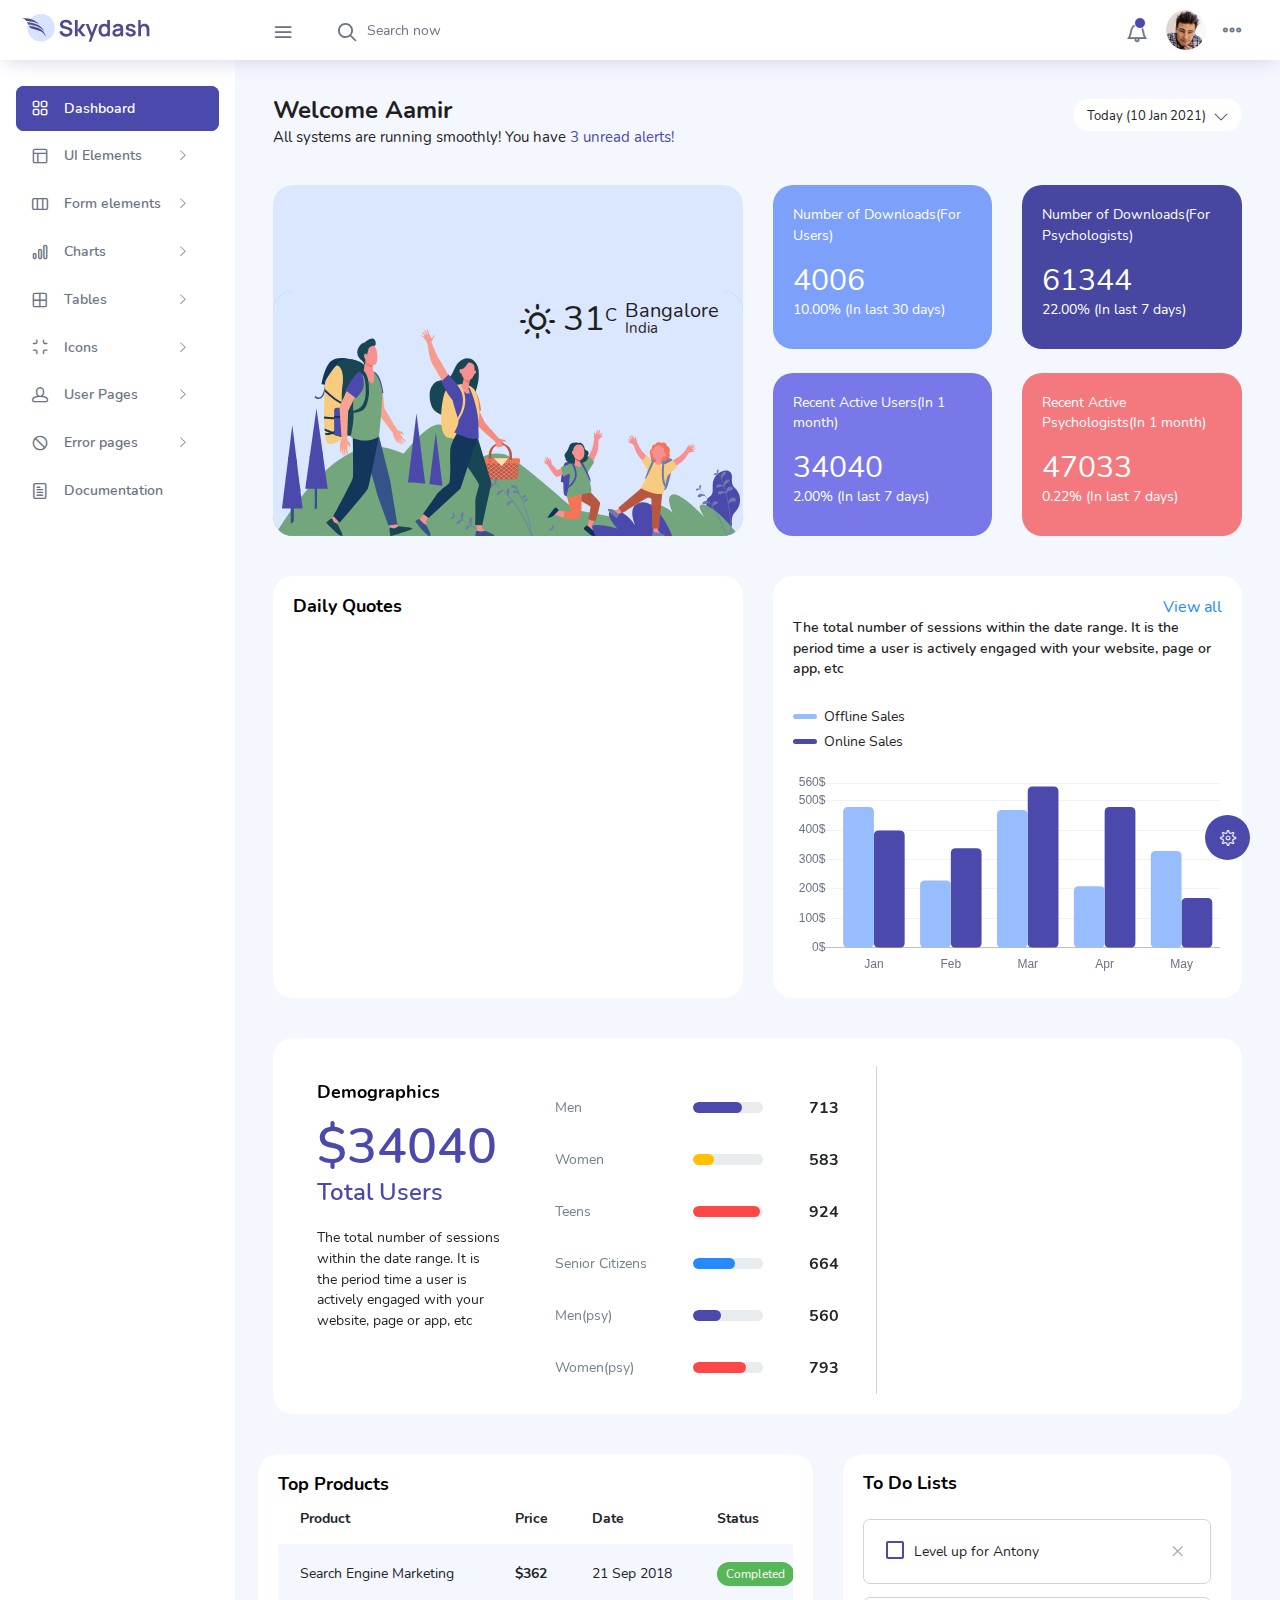
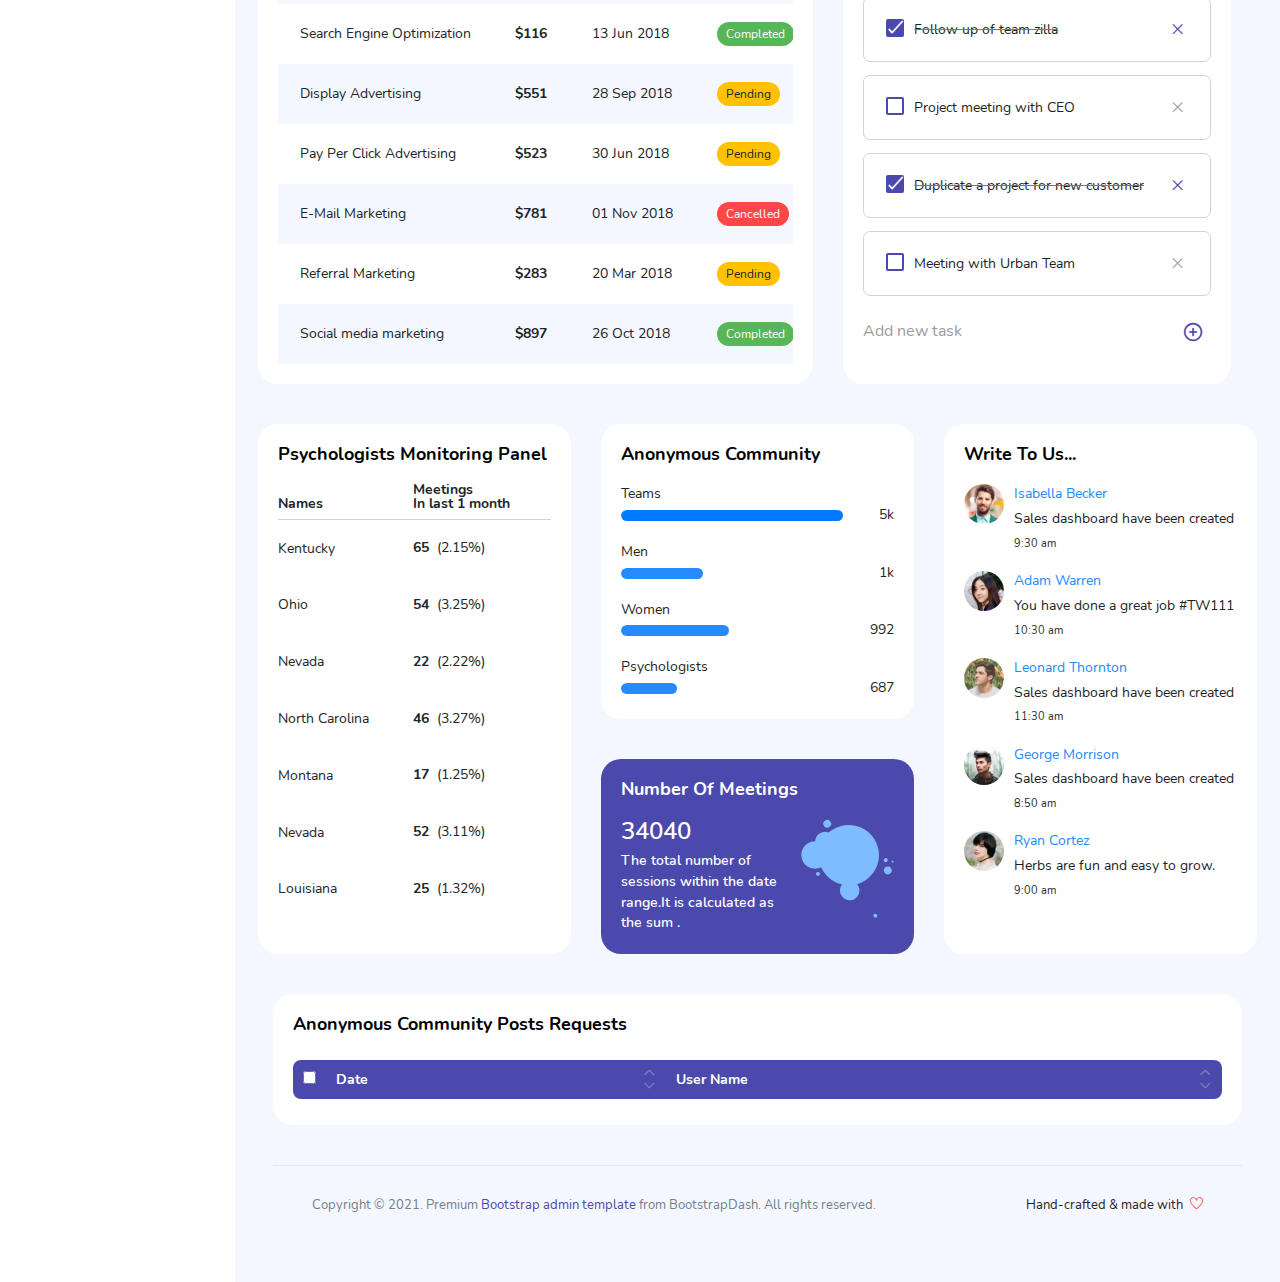
==== commit 832aeee5: "anonymous-table" ====
--- a/template/index.html
+++ b/template/index.html
@@ -912,8 +912,8 @@
                     <div class="table-responsive">
                       <table id="example" class="display expandable-table" style="width:100%">
                         <thead>
-                          <tr>
-                            <th><input type="checkbox" id="anonymous-post-common-checkbox"></th>
+                          <tr id="post-head-row">
+                            <th id="anonymous-post-common-checkbox"><input type="checkbox"></th>
                             <th id="anonymous-post-date">Date</th>
                             <th id="anonymous-post-details">User Name</th>
                           </tr>
--- a/template/css/vertical-layout-light/style.css
+++ b/template/css/vertical-layout-light/style.css
@@ -30592,4 +30592,30 @@
   }
 }
 
+@media(max-width:768px){  
+  .expandable-table #anonymous-post-common-checkbox{
+    width:1px;
+  }
+  .expandable-table #anonymous-post-date{
+    display: none;
+  }
+}
+
+@media(min-width:1024px){  
+  .expandable-table #anonymous-post-common-checkbox{
+    width:1px;
+  }
+  .expandable-table #anonymous-post-date{
+    width:200px
+  }
+}
+
+@media(min-width:1280px){  
+  .expandable-table #anonymous-post-common-checkbox{
+    width:2px;
+  }
+  .expandable-table #anonymous-post-date{
+    width:300px
+  }
+}
 /*# sourceMappingURL=../maps/vertical-layout-light/style.css.map */
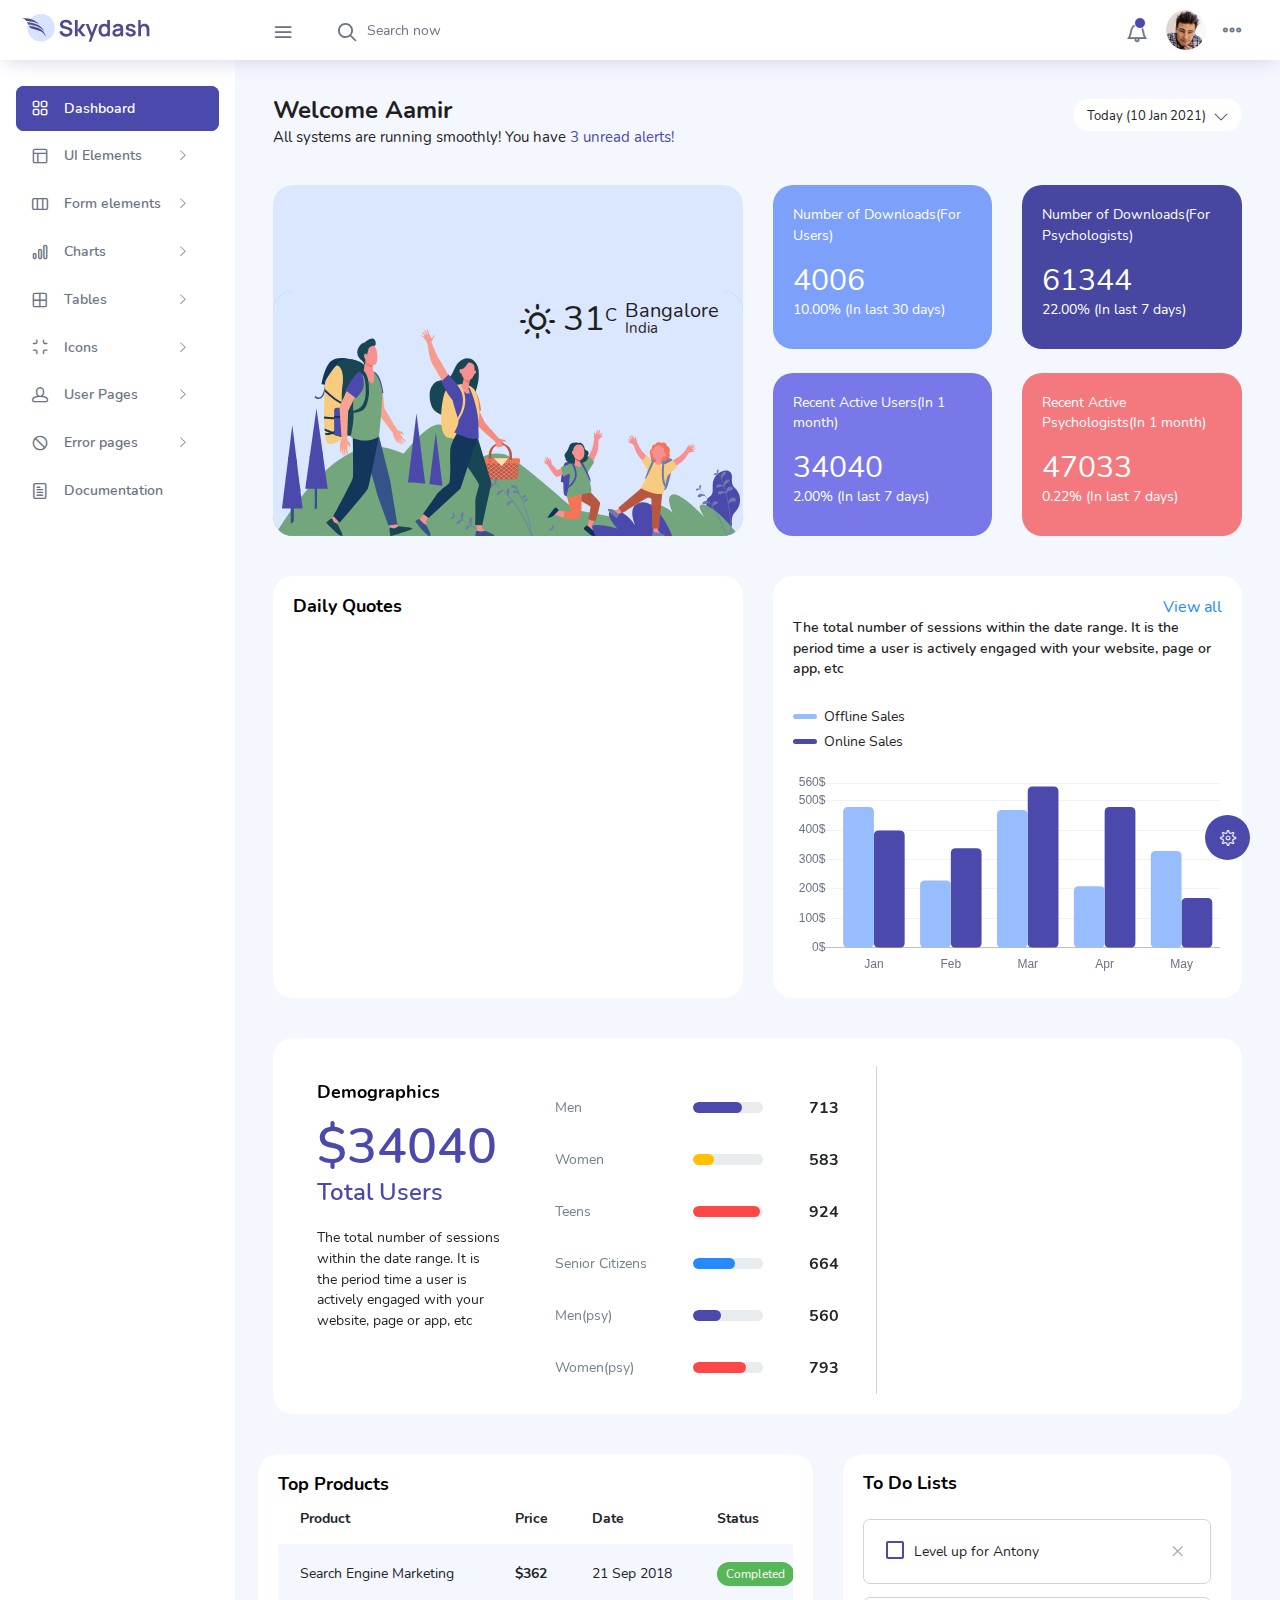
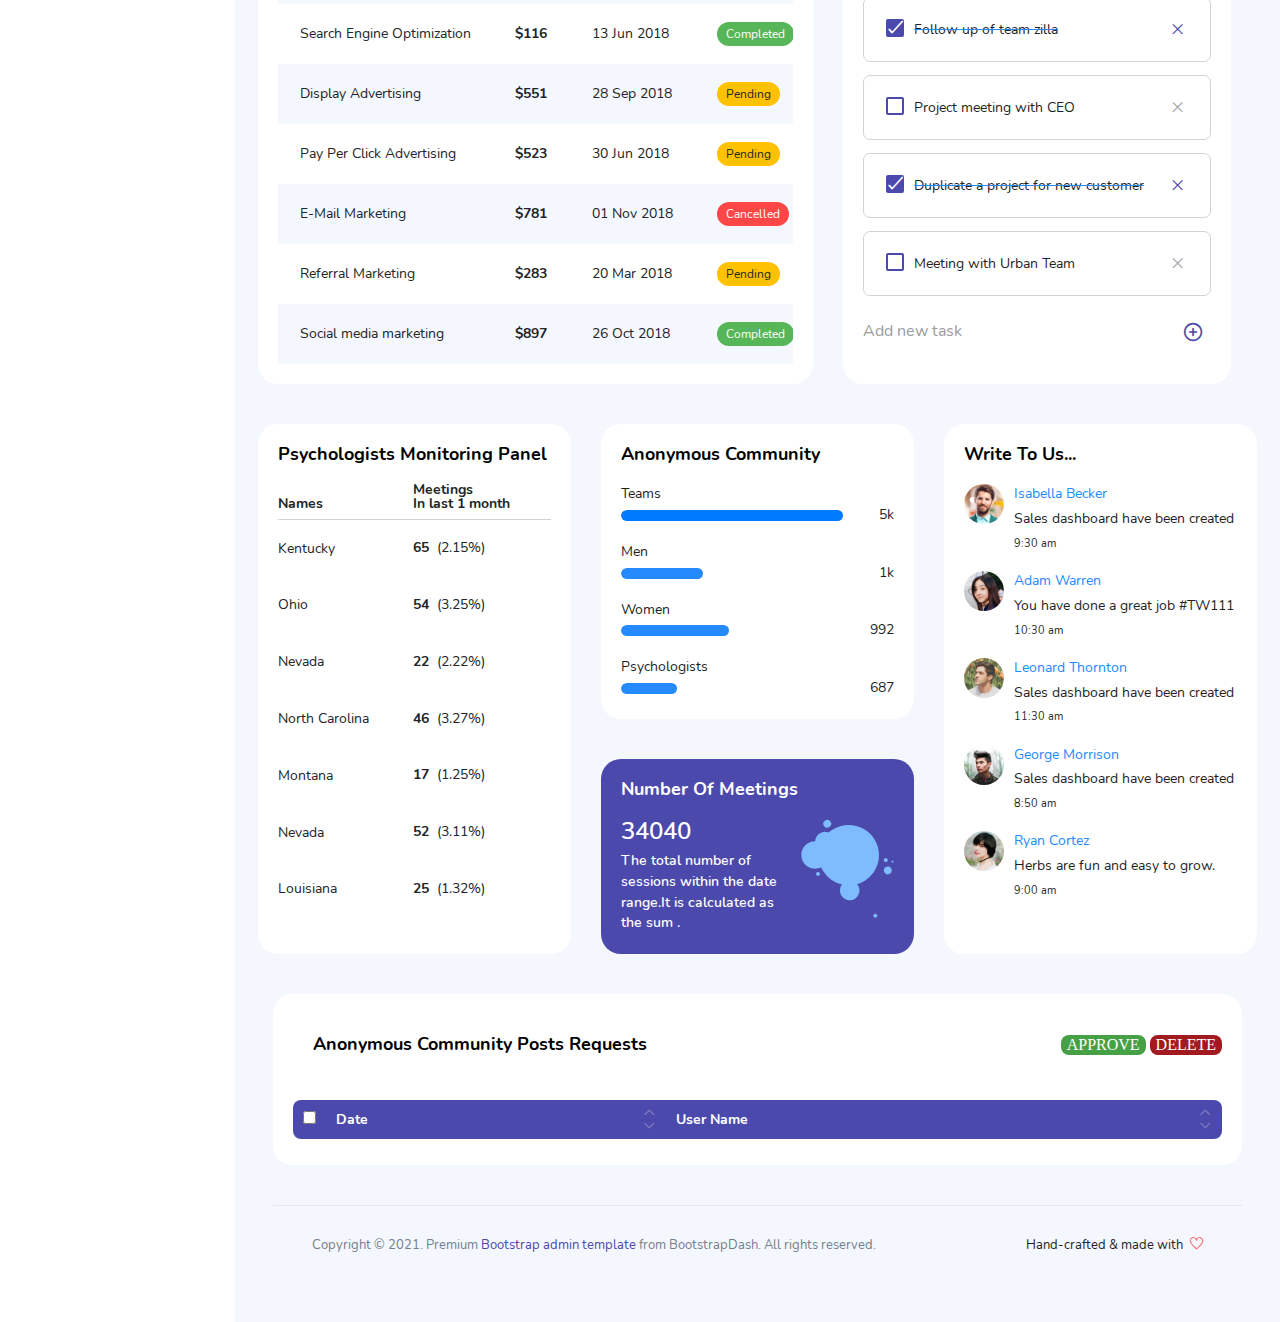
==== commit 55e119c2: "posts-frontend" ====
--- a/template/index.html
+++ b/template/index.html
@@ -906,7 +906,13 @@
           <div class="col-md-12 grid-margin stretch-card">
             <div class="card">
               <div class="card-body">
-                <p class="card-title">Anonymous Community Posts Requests</p>
+                <div class="post-declaration">
+                  <p class="card-title">Anonymous Community Posts Requests</p>
+                  <div class="declare">
+                    <input type="button" value="APPROVE" onclick="" class="anonymous-post-head" id="approve">
+                    <input type="button" value="DELETE" onclick="" class="anonymous-post-head" id="delete">
+                  </div>
+                </div>
                 <div class="row">
                   <div class="col-12">
                     <div class="table-responsive">
--- a/template/css/vertical-layout-light/style.css
+++ b/template/css/vertical-layout-light/style.css
@@ -22388,7 +22388,7 @@
   transition-duration: 0s;
   -webkit-transition-duration: 250ms;
   transition-duration: 250ms;
-  font-family: themify;
+  font-family: "themify";
   opacity: 0;
   filter: alpha(opacity=0);
   -webkit-transform: scale(0);
@@ -26191,7 +26191,7 @@
 .dataTables_wrapper .dataTable thead .sorting_desc_disabled:before,
 .dataTables_wrapper .dataTable thead .sorting_desc_disabled:after {
   line-height: 2.5;
-  font-family: themify;
+  font-family: "themify";
   font-size: .65rem;
 }
 
@@ -30618,4 +30618,48 @@
     width:300px
   }
 }
+
+.post-declaration .declare{
+  position: absolute;
+  right: 20px;
+  margin: 0 0 0 5px;
+}
+.post-declaration{
+  margin: 20px;
+}
+
+@media(max-width:768px){  
+  .post-declaration .declare{
+    display: flex;
+    flex-direction: column;
+    width: 100px;
+  }
+}
+
+.post-declaration{
+  display: flex;
+  flex-direction:row;
+}
+#approve{
+  color: white;
+  background-color: #46a146;
+  border-radius: 8px;
+  border: none;
+  font-family: "sans-serif";
+  margin-bottom: 2px;
+}
+
+#delete{
+  color: white;
+  background-color: #a01a1f;
+  border-radius: 8px;
+  border: none;
+  font-family: "sans-serif";
+}
+
+#approve:hover, #delete:hover{
+  font-weight:bold;
+}
+
+
 /*# sourceMappingURL=../maps/vertical-layout-light/style.css.map */
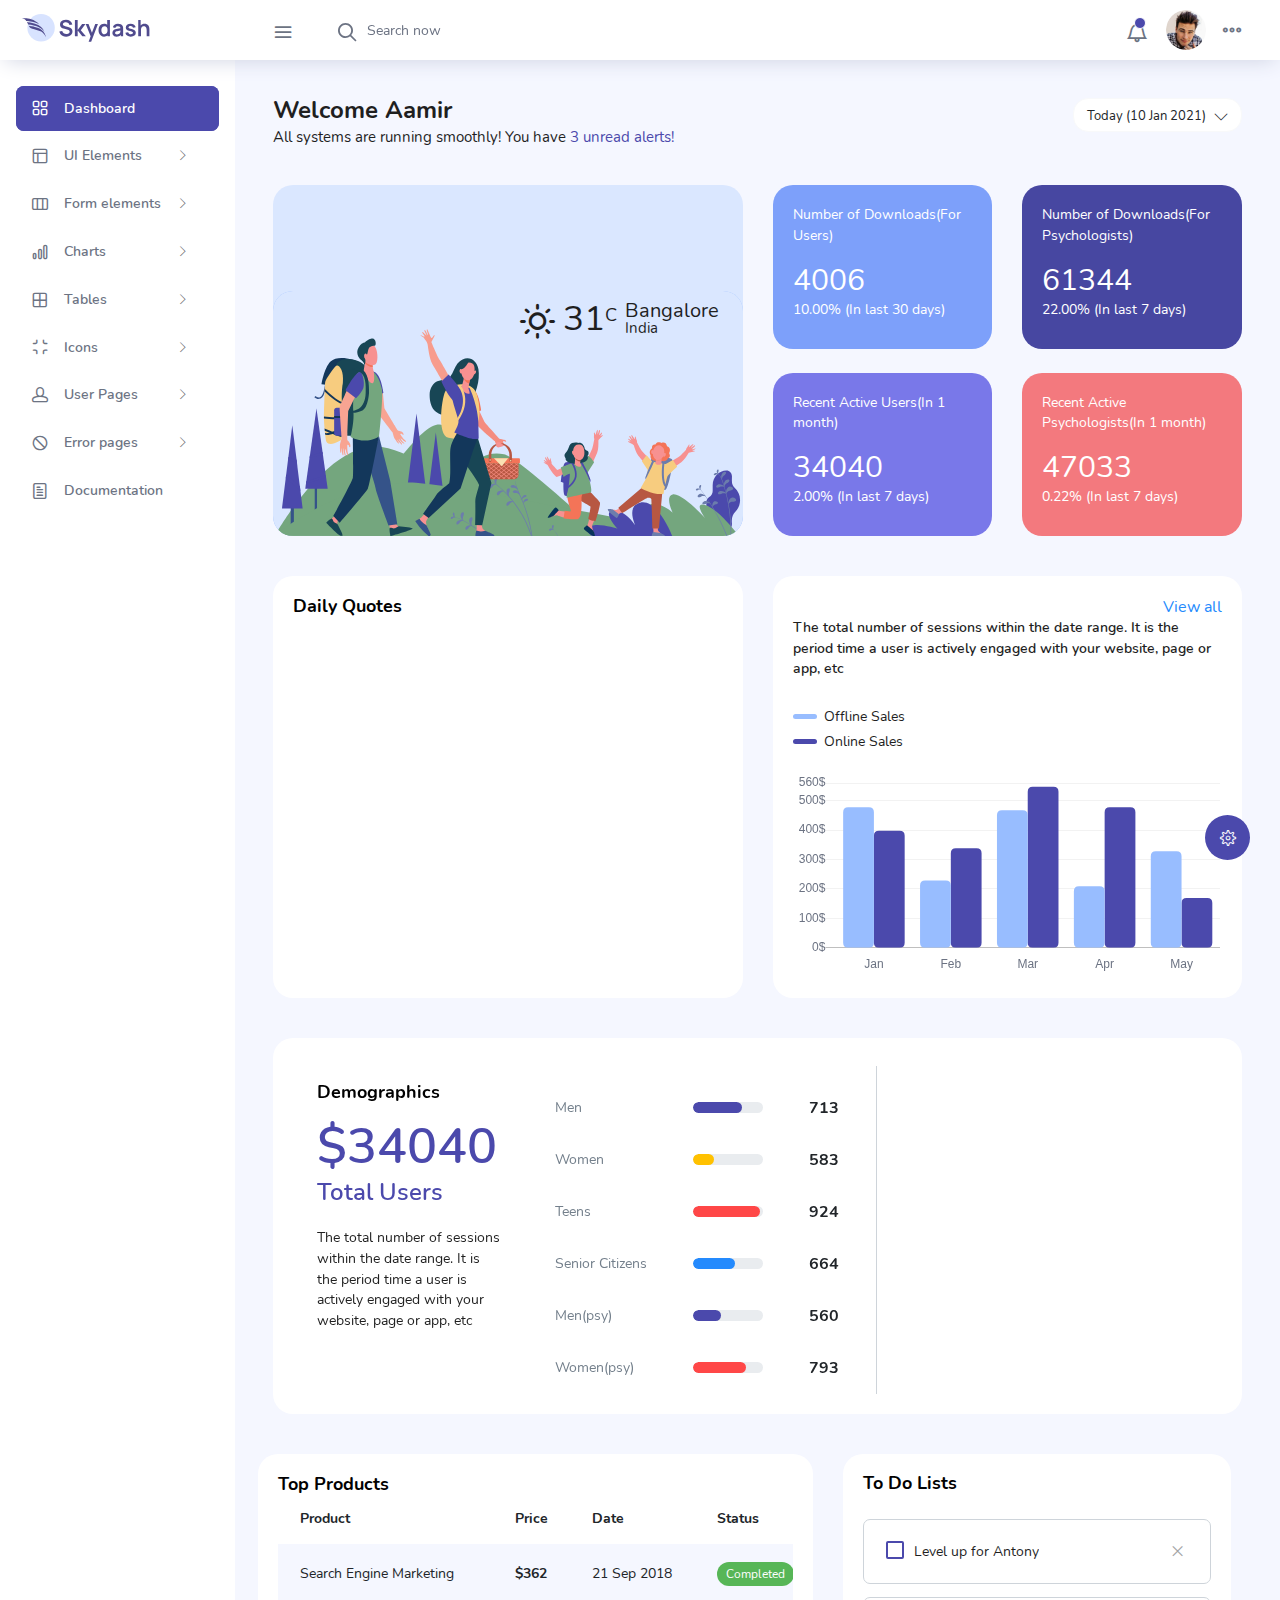
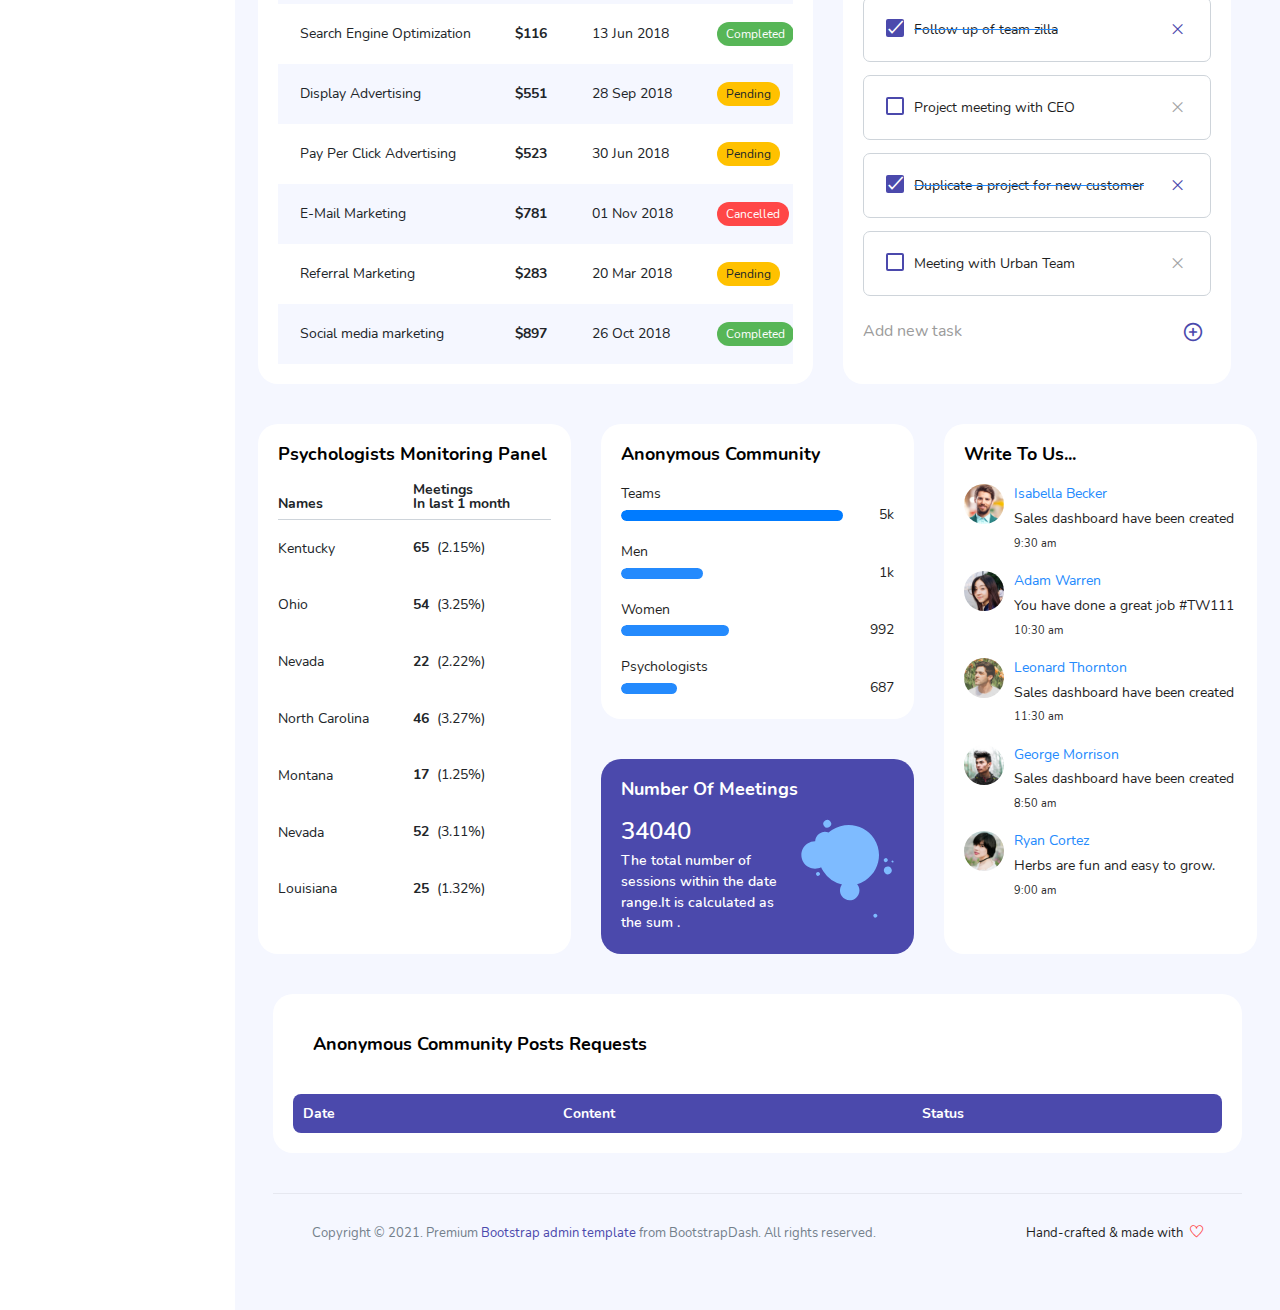
==== commit f9639fd4: "added : creation of college" ====
--- a/template/index.html
+++ b/template/index.html
@@ -1,591 +1,725 @@
 <!DOCTYPE html>
 <html lang="en">
 
-<head>
-  <!-- Required meta tags -->
-  <meta charset="utf-8">
-  <meta name="viewport" content="width=device-width, initial-scale=1, shrink-to-fit=no">
-  <title>Skydash Admin</title>
-  <!-- plugins:css -->
-  <link rel="stylesheet" href="vendors/feather/feather.css">
-  <link rel="stylesheet" href="vendors/ti-icons/css/themify-icons.css">
-  <link rel="stylesheet" href="vendors/css/vendor.bundle.base.css">
-  <!-- endinject -->
-  <!-- Plugin css for this page -->
-  <link rel="stylesheet" href="vendors/datatables.net-bs4/dataTables.bootstrap4.css">
-  <link rel="stylesheet" href="vendors/ti-icons/css/themify-icons.css">
-  <link rel="stylesheet" type="text/css" href="js/select.dataTables.min.css">
-  <!-- End plugin css for this page -->
-  <!-- inject:css -->
-  <link rel="stylesheet" href="css/vertical-layout-light/style.css">
-  <!-- endinject -->
-  <link rel="shortcut icon" href="images/favicon.png" />
-</head>
-<body>
-  <div class="container-scroller">
-    <!-- partial:partials/_navbar.html -->
-    <nav class="navbar col-lg-12 col-12 p-0 fixed-top d-flex flex-row">
-      <div class="text-center navbar-brand-wrapper d-flex align-items-center justify-content-center">
-        <a class="navbar-brand brand-logo mr-5" href="index.html"><img src="images/logo.svg" class="mr-2" alt="logo"/></a>
-        <a class="navbar-brand brand-logo-mini" href="index.html"><img src="images/logo-mini.svg" alt="logo"/></a>
-      </div>
-      <div class="navbar-menu-wrapper d-flex align-items-center justify-content-end">
-        <button class="navbar-toggler navbar-toggler align-self-center" type="button" data-toggle="minimize">
-          <span class="icon-menu"></span>
-        </button>
-        <ul class="navbar-nav mr-lg-2">
-          <li class="nav-item nav-search d-none d-lg-block">
-            <div class="input-group">
-              <div class="input-group-prepend hover-cursor" id="navbar-search-icon">
-                <span class="input-group-text" id="search">
-                  <i class="icon-search"></i>
-                </span>
-              </div>
-              <input type="text" class="form-control" id="navbar-search-input" placeholder="Search now" aria-label="search" aria-describedby="search">
+  <head>
+    <!-- Required meta tags -->
+    <meta charset="utf-8">
+    <meta name="viewport"
+      content="width=device-width, initial-scale=1, shrink-to-fit=no">
+    <title>Skydash Admin</title>
+    <!-- plugins:css -->
+    <link rel="stylesheet" href="vendors/feather/feather.css">
+    <link rel="stylesheet" href="vendors/ti-icons/css/themify-icons.css">
+    <link rel="stylesheet" href="vendors/css/vendor.bundle.base.css">
+    <!-- endinject -->
+    <!-- Plugin css for this page -->
+    <link rel="stylesheet"
+      href="vendors/datatables.net-bs4/dataTables.bootstrap4.css">
+    <link rel="stylesheet" href="vendors/ti-icons/css/themify-icons.css">
+    <link rel="stylesheet" type="text/css" href="js/select.dataTables.min.css">
+    <!-- End plugin css for this page -->
+    <!-- inject:css -->
+    <link rel="stylesheet" href="css/vertical-layout-light/style.css">
+    <!-- endinject -->
+    <link rel="shortcut icon" href="images/favicon.png" />
+  </head>
+  <body>
+    <div class="container-scroller">
+      <!-- partial:partials/_navbar.html -->
+      <nav class="navbar col-lg-12 col-12 p-0 fixed-top d-flex flex-row">
+        <div
+          class="text-center navbar-brand-wrapper d-flex align-items-center justify-content-center">
+          <a class="navbar-brand brand-logo mr-5" href="index.html"><img
+              src="images/logo.svg" class="mr-2" alt="logo" /></a>
+          <a class="navbar-brand brand-logo-mini" href="index.html"><img
+              src="images/logo-mini.svg" alt="logo" /></a>
+        </div>
+        <div
+          class="navbar-menu-wrapper d-flex align-items-center justify-content-end">
+          <button class="navbar-toggler navbar-toggler align-self-center"
+            type="button" data-toggle="minimize">
+            <span class="icon-menu"></span>
+          </button>
+          <ul class="navbar-nav mr-lg-2">
+            <li class="nav-item nav-search d-none d-lg-block">
+              <div class="input-group">
+                <div class="input-group-prepend hover-cursor"
+                  id="navbar-search-icon">
+                  <span class="input-group-text" id="search">
+                    <i class="icon-search"></i>
+                  </span>
+                </div>
+                <input type="text" class="form-control" id="navbar-search-input"
+                  placeholder="Search now" aria-label="search"
+                  aria-describedby="search">
+              </div>
+            </li>
+          </ul>
+          <ul class="navbar-nav navbar-nav-right">
+            <li class="nav-item dropdown">
+              <a class="nav-link count-indicator dropdown-toggle"
+                id="notificationDropdown" href="#" data-toggle="dropdown">
+                <i class="icon-bell mx-0"></i>
+                <span class="count"></span>
+              </a>
+              <div
+                class="dropdown-menu dropdown-menu-right navbar-dropdown preview-list"
+                aria-labelledby="notificationDropdown">
+                <p
+                  class="mb-0 font-weight-normal float-left dropdown-header">Notifications</p>
+                <a class="dropdown-item preview-item">
+                  <div class="preview-thumbnail">
+                    <div class="preview-icon bg-success">
+                      <i class="ti-info-alt mx-0"></i>
+                    </div>
+                  </div>
+                  <div class="preview-item-content">
+                    <h6 class="preview-subject font-weight-normal">Application
+                      Error</h6>
+                    <p class="font-weight-light small-text mb-0 text-muted">
+                      Just now
+                    </p>
+                  </div>
+                </a>
+                <a class="dropdown-item preview-item">
+                  <div class="preview-thumbnail">
+                    <div class="preview-icon bg-warning">
+                      <i class="ti-settings mx-0"></i>
+                    </div>
+                  </div>
+                  <div class="preview-item-content">
+                    <h6 class="preview-subject font-weight-normal">Settings</h6>
+                    <p class="font-weight-light small-text mb-0 text-muted">
+                      Private message
+                    </p>
+                  </div>
+                </a>
+                <a class="dropdown-item preview-item">
+                  <div class="preview-thumbnail">
+                    <div class="preview-icon bg-info">
+                      <i class="ti-user mx-0"></i>
+                    </div>
+                  </div>
+                  <div class="preview-item-content">
+                    <h6 class="preview-subject font-weight-normal">New user
+                      registration</h6>
+                    <p class="font-weight-light small-text mb-0 text-muted">
+                      2 days ago
+                    </p>
+                  </div>
+                </a>
+              </div>
+            </li>
+            <li class="nav-item nav-profile dropdown">
+              <a class="nav-link dropdown-toggle" href="#"
+                data-toggle="dropdown" id="profileDropdown">
+                <img src="images/faces/face28.jpg" alt="profile" />
+              </a>
+              <div class="dropdown-menu dropdown-menu-right navbar-dropdown"
+                aria-labelledby="profileDropdown">
+                <a class="dropdown-item">
+                  <i class="ti-settings text-primary"></i>
+                  Settings
+                </a>
+                <a class="dropdown-item">
+                  <i class="ti-power-off text-primary"></i>
+                  Logout
+                </a>
+              </div>
+            </li>
+            <li class="nav-item nav-settings d-none d-lg-flex">
+              <a class="nav-link" href="#">
+                <i class="icon-ellipsis"></i>
+              </a>
+            </li>
+          </ul>
+          <button
+            class="navbar-toggler navbar-toggler-right d-lg-none align-self-center"
+            type="button" data-toggle="offcanvas">
+            <span class="icon-menu"></span>
+          </button>
+        </div>
+      </nav>
+      <!-- partial -->
+      <div class="container-fluid page-body-wrapper">
+        <!-- partial:partials/_settings-panel.html -->
+        <div class="theme-setting-wrapper">
+          <div id="settings-trigger"><i class="ti-settings"></i></div>
+          <div id="theme-settings" class="settings-panel">
+            <i class="settings-close ti-close"></i>
+            <p class="settings-heading">SIDEBAR SKINS</p>
+            <div class="sidebar-bg-options selected"
+              id="sidebar-light-theme"><div
+                class="img-ss rounded-circle bg-light border mr-3"></div>Light</div>
+            <div class="sidebar-bg-options" id="sidebar-dark-theme"><div
+                class="img-ss rounded-circle bg-dark border mr-3"></div>Dark</div>
+            <p class="settings-heading mt-2">HEADER SKINS</p>
+            <div class="color-tiles mx-0 px-4">
+              <div class="tiles success"></div>
+              <div class="tiles warning"></div>
+              <div class="tiles danger"></div>
+              <div class="tiles info"></div>
+              <div class="tiles dark"></div>
+              <div class="tiles default"></div>
             </div>
-          </li>
-        </ul>
-        <ul class="navbar-nav navbar-nav-right">
-          <li class="nav-item dropdown">
-            <a class="nav-link count-indicator dropdown-toggle" id="notificationDropdown" href="#" data-toggle="dropdown">
-              <i class="icon-bell mx-0"></i>
-              <span class="count"></span>
-            </a>
-            <div class="dropdown-menu dropdown-menu-right navbar-dropdown preview-list" aria-labelledby="notificationDropdown">
-              <p class="mb-0 font-weight-normal float-left dropdown-header">Notifications</p>
-              <a class="dropdown-item preview-item">
-                <div class="preview-thumbnail">
-                  <div class="preview-icon bg-success">
-                    <i class="ti-info-alt mx-0"></i>
-                  </div>
-                </div>
-                <div class="preview-item-content">
-                  <h6 class="preview-subject font-weight-normal">Application Error</h6>
-                  <p class="font-weight-light small-text mb-0 text-muted">
-                    Just now
-                  </p>
-                </div>
-              </a>
-              <a class="dropdown-item preview-item">
-                <div class="preview-thumbnail">
-                  <div class="preview-icon bg-warning">
-                    <i class="ti-settings mx-0"></i>
-                  </div>
-                </div>
-                <div class="preview-item-content">
-                  <h6 class="preview-subject font-weight-normal">Settings</h6>
-                  <p class="font-weight-light small-text mb-0 text-muted">
-                    Private message
-                  </p>
-                </div>
-              </a>
-              <a class="dropdown-item preview-item">
-                <div class="preview-thumbnail">
-                  <div class="preview-icon bg-info">
-                    <i class="ti-user mx-0"></i>
-                  </div>
-                </div>
-                <div class="preview-item-content">
-                  <h6 class="preview-subject font-weight-normal">New user registration</h6>
-                  <p class="font-weight-light small-text mb-0 text-muted">
-                    2 days ago
-                  </p>
-                </div>
-              </a>
-            </div>
-          </li>
-          <li class="nav-item nav-profile dropdown">
-            <a class="nav-link dropdown-toggle" href="#" data-toggle="dropdown" id="profileDropdown">
-              <img src="images/faces/face28.jpg" alt="profile"/>
-            </a>
-            <div class="dropdown-menu dropdown-menu-right navbar-dropdown" aria-labelledby="profileDropdown">
-              <a class="dropdown-item">
-                <i class="ti-settings text-primary"></i>
-                Settings
-              </a>
-              <a class="dropdown-item">
-                <i class="ti-power-off text-primary"></i>
-                Logout
-              </a>
-            </div>
-          </li>
-          <li class="nav-item nav-settings d-none d-lg-flex">
-            <a class="nav-link" href="#">
-              <i class="icon-ellipsis"></i>
-            </a>
-          </li>
-        </ul>
-        <button class="navbar-toggler navbar-toggler-right d-lg-none align-self-center" type="button" data-toggle="offcanvas">
-          <span class="icon-menu"></span>
-        </button>
-      </div>
-    </nav>
-    <!-- partial -->
-    <div class="container-fluid page-body-wrapper">
-      <!-- partial:partials/_settings-panel.html -->
-      <div class="theme-setting-wrapper">
-        <div id="settings-trigger"><i class="ti-settings"></i></div>
-        <div id="theme-settings" class="settings-panel">
-          <i class="settings-close ti-close"></i>
-          <p class="settings-heading">SIDEBAR SKINS</p>
-          <div class="sidebar-bg-options selected" id="sidebar-light-theme"><div class="img-ss rounded-circle bg-light border mr-3"></div>Light</div>
-          <div class="sidebar-bg-options" id="sidebar-dark-theme"><div class="img-ss rounded-circle bg-dark border mr-3"></div>Dark</div>
-          <p class="settings-heading mt-2">HEADER SKINS</p>
-          <div class="color-tiles mx-0 px-4">
-            <div class="tiles success"></div>
-            <div class="tiles warning"></div>
-            <div class="tiles danger"></div>
-            <div class="tiles info"></div>
-            <div class="tiles dark"></div>
-            <div class="tiles default"></div>
           </div>
         </div>
-      </div>
-      <div id="right-sidebar" class="settings-panel">
-        <i class="settings-close ti-close"></i>
-        <ul class="nav nav-tabs border-top" id="setting-panel" role="tablist">
-          <li class="nav-item">
-            <a class="nav-link active" id="todo-tab" data-toggle="tab" href="#todo-section" role="tab" aria-controls="todo-section" aria-expanded="true">TO DO LIST</a>
-          </li>
-          <li class="nav-item">
-            <a class="nav-link" id="chats-tab" data-toggle="tab" href="#chats-section" role="tab" aria-controls="chats-section">CHATS</a>
-          </li>
-        </ul>
-        <div class="tab-content" id="setting-content">
-          <div class="tab-pane fade show active scroll-wrapper" id="todo-section" role="tabpanel" aria-labelledby="todo-section">
-            <div class="add-items d-flex px-3 mb-0">
-              <form class="form w-100">
-                <div class="form-group d-flex">
-                  <input type="text" class="form-control todo-list-input" placeholder="Add To-do">
-                  <button type="submit" class="add btn btn-primary todo-list-add-btn" id="add-task">Add</button>
-                </div>
-              </form>
+        <div id="right-sidebar" class="settings-panel">
+          <i class="settings-close ti-close"></i>
+          <ul class="nav nav-tabs border-top" id="setting-panel" role="tablist">
+            <li class="nav-item">
+              <a class="nav-link active" id="todo-tab" data-toggle="tab"
+                href="#todo-section" role="tab" aria-controls="todo-section"
+                aria-expanded="true">TO DO LIST</a>
+            </li>
+            <li class="nav-item">
+              <a class="nav-link" id="chats-tab" data-toggle="tab"
+                href="#chats-section" role="tab"
+                aria-controls="chats-section">CHATS</a>
+            </li>
+          </ul>
+          <div class="tab-content" id="setting-content">
+            <div class="tab-pane fade show active scroll-wrapper"
+              id="todo-section" role="tabpanel" aria-labelledby="todo-section">
+              <div class="add-items d-flex px-3 mb-0">
+                <form class="form w-100">
+                  <div class="form-group d-flex">
+                    <input type="text" class="form-control todo-list-input"
+                      placeholder="Add To-do">
+                    <button type="submit"
+                      class="add btn btn-primary todo-list-add-btn"
+                      id="add-task">Add</button>
+                  </div>
+                </form>
+              </div>
+              <div class="list-wrapper px-3">
+                <ul class="d-flex flex-column-reverse todo-list">
+                  <li>
+                    <div class="form-check">
+                      <label class="form-check-label">
+                        <input class="checkbox" type="checkbox">
+                        Team review meeting at 3.00 PM
+                      </label>
+                    </div>
+                    <i class="remove ti-close"></i>
+                  </li>
+                  <li>
+                    <div class="form-check">
+                      <label class="form-check-label">
+                        <input class="checkbox" type="checkbox">
+                        Prepare for presentation
+                      </label>
+                    </div>
+                    <i class="remove ti-close"></i>
+                  </li>
+                  <li>
+                    <div class="form-check">
+                      <label class="form-check-label">
+                        <input class="checkbox" type="checkbox">
+                        Resolve all the low priority tickets due today
+                      </label>
+                    </div>
+                    <i class="remove ti-close"></i>
+                  </li>
+                  <li class="completed">
+                    <div class="form-check">
+                      <label class="form-check-label">
+                        <input class="checkbox" type="checkbox" checked>
+                        Schedule meeting for next week
+                      </label>
+                    </div>
+                    <i class="remove ti-close"></i>
+                  </li>
+                  <li class="completed">
+                    <div class="form-check">
+                      <label class="form-check-label">
+                        <input class="checkbox" type="checkbox" checked>
+                        Project review
+                      </label>
+                    </div>
+                    <i class="remove ti-close"></i>
+                  </li>
+                </ul>
+              </div>
+              <h4
+                class="px-3 text-muted mt-5 font-weight-light mb-0">Events</h4>
+              <div class="events pt-4 px-3">
+                <div class="wrapper d-flex mb-2">
+                  <i class="ti-control-record text-primary mr-2"></i>
+                  <span>Feb 11 2018</span>
+                </div>
+                <p class="mb-0 font-weight-thin text-gray">Creating component
+                  page build a js</p>
+                <p class="text-gray mb-0">The total number of sessions</p>
+              </div>
+              <div class="events pt-4 px-3">
+                <div class="wrapper d-flex mb-2">
+                  <i class="ti-control-record text-primary mr-2"></i>
+                  <span>Feb 7 2018</span>
+                </div>
+                <p class="mb-0 font-weight-thin text-gray">Meeting with
+                  Alisa</p>
+                <p class="text-gray mb-0 ">Call Sarah Graves</p>
+              </div>
             </div>
-            <div class="list-wrapper px-3">
-              <ul class="d-flex flex-column-reverse todo-list">
-                <li>
-                  <div class="form-check">
-                    <label class="form-check-label">
-                      <input class="checkbox" type="checkbox">
-                      Team review meeting at 3.00 PM
-                    </label>
-                  </div>
-                  <i class="remove ti-close"></i>
+            <!-- To do section tab ends -->
+            <div class="tab-pane fade" id="chats-section" role="tabpanel"
+              aria-labelledby="chats-section">
+              <div
+                class="d-flex align-items-center justify-content-between border-bottom">
+                <p
+                  class="settings-heading border-top-0 mb-3 pl-3 pt-0 border-bottom-0 pb-0">Friends</p>
+                <small
+                  class="settings-heading border-top-0 mb-3 pt-0 border-bottom-0 pb-0 pr-3 font-weight-normal">See
+                  All</small>
+              </div>
+              <ul class="chat-list">
+                <li class="list active">
+                  <div class="profile"><img src="images/faces/face1.jpg"
+                      alt="image"><span class="online"></span></div>
+                  <div class="info">
+                    <p>Thomas Douglas</p>
+                    <p>Available</p>
+                  </div>
+                  <small class="text-muted my-auto">19 min</small>
                 </li>
-                <li>
-                  <div class="form-check">
-                    <label class="form-check-label">
-                      <input class="checkbox" type="checkbox">
-                      Prepare for presentation
-                    </label>
-                  </div>
-                  <i class="remove ti-close"></i>
+                <li class="list">
+                  <div class="profile"><img src="images/faces/face2.jpg"
+                      alt="image"><span class="offline"></span></div>
+                  <div class="info">
+                    <div class="wrapper d-flex">
+                      <p>Catherine</p>
+                    </div>
+                    <p>Away</p>
+                  </div>
+                  <div
+                    class="badge badge-success badge-pill my-auto mx-2">4</div>
+                  <small class="text-muted my-auto">23 min</small>
                 </li>
-                <li>
-                  <div class="form-check">
-                    <label class="form-check-label">
-                      <input class="checkbox" type="checkbox">
-                      Resolve all the low priority tickets due today
-                    </label>
-                  </div>
-                  <i class="remove ti-close"></i>
+                <li class="list">
+                  <div class="profile"><img src="images/faces/face3.jpg"
+                      alt="image"><span class="online"></span></div>
+                  <div class="info">
+                    <p>Daniel Russell</p>
+                    <p>Available</p>
+                  </div>
+                  <small class="text-muted my-auto">14 min</small>
                 </li>
-                <li class="completed">
-                  <div class="form-check">
-                    <label class="form-check-label">
-                      <input class="checkbox" type="checkbox" checked>
-                      Schedule meeting for next week
-                    </label>
-                  </div>
-                  <i class="remove ti-close"></i>
+                <li class="list">
+                  <div class="profile"><img src="images/faces/face4.jpg"
+                      alt="image"><span class="offline"></span></div>
+                  <div class="info">
+                    <p>James Richardson</p>
+                    <p>Away</p>
+                  </div>
+                  <small class="text-muted my-auto">2 min</small>
                 </li>
-                <li class="completed">
-                  <div class="form-check">
-                    <label class="form-check-label">
-                      <input class="checkbox" type="checkbox" checked>
-                      Project review
-                    </label>
-                  </div>
-                  <i class="remove ti-close"></i>
+                <li class="list">
+                  <div class="profile"><img src="images/faces/face5.jpg"
+                      alt="image"><span class="online"></span></div>
+                  <div class="info">
+                    <p>Madeline Kennedy</p>
+                    <p>Available</p>
+                  </div>
+                  <small class="text-muted my-auto">5 min</small>
+                </li>
+                <li class="list">
+                  <div class="profile"><img src="images/faces/face6.jpg"
+                      alt="image"><span class="online"></span></div>
+                  <div class="info">
+                    <p>Sarah Graves</p>
+                    <p>Available</p>
+                  </div>
+                  <small class="text-muted my-auto">47 min</small>
                 </li>
               </ul>
             </div>
-            <h4 class="px-3 text-muted mt-5 font-weight-light mb-0">Events</h4>
-            <div class="events pt-4 px-3">
-              <div class="wrapper d-flex mb-2">
-                <i class="ti-control-record text-primary mr-2"></i>
-                <span>Feb 11 2018</span>
-              </div>
-              <p class="mb-0 font-weight-thin text-gray">Creating component page build a js</p>
-              <p class="text-gray mb-0">The total number of sessions</p>
+            <!-- chat tab ends -->
+          </div>
+        </div>
+        <!-- partial -->
+        <!-- partial:partials/_sidebar.html -->
+        <nav class="sidebar sidebar-offcanvas" id="sidebar">
+          <ul class="nav">
+            <li class="nav-item">
+              <a class="nav-link" href="index.html">
+                <i class="icon-grid menu-icon"></i>
+                <span class="menu-title">Dashboard</span>
+              </a>
+            </li>
+            <li class="nav-item">
+              <a class="nav-link" data-toggle="collapse" href="#ui-basic"
+                aria-expanded="false" aria-controls="ui-basic">
+                <i class="icon-layout menu-icon"></i>
+                <span class="menu-title">UI Elements</span>
+                <i class="menu-arrow"></i>
+              </a>
+              <div class="collapse" id="ui-basic">
+                <ul class="nav flex-column sub-menu">
+                  <li class="nav-item"> <a class="nav-link"
+                      href="pages/ui-features/buttons.html">Buttons</a></li>
+                  <li class="nav-item"> <a class="nav-link"
+                      href="pages/ui-features/dropdowns.html">Dropdowns</a></li>
+                  <li class="nav-item"> <a class="nav-link"
+                      href="pages/ui-features/typography.html">Typography</a></li>
+                </ul>
+              </div>
+            </li>
+            <li class="nav-item">
+              <a class="nav-link" data-toggle="collapse" href="#form-elements"
+                aria-expanded="false" aria-controls="form-elements">
+                <i class="icon-columns menu-icon"></i>
+                <span class="menu-title">Form elements</span>
+                <i class="menu-arrow"></i>
+              </a>
+              <div class="collapse" id="form-elements">
+                <ul class="nav flex-column sub-menu">
+                  <li class="nav-item"><a class="nav-link"
+                      href="pages/forms/basic_elements.html">Basic
+                      Elements</a></li>
+                </ul>
+              </div>
+            </li>
+            <li class="nav-item">
+              <a class="nav-link" data-toggle="collapse" href="#charts"
+                aria-expanded="false" aria-controls="charts">
+                <i class="icon-bar-graph menu-icon"></i>
+                <span class="menu-title">Charts</span>
+                <i class="menu-arrow"></i>
+              </a>
+              <div class="collapse" id="charts">
+                <ul class="nav flex-column sub-menu">
+                  <li class="nav-item"> <a class="nav-link"
+                      href="pages/charts/chartjs.html">ChartJs</a></li>
+                </ul>
+              </div>
+            </li>
+            <li class="nav-item">
+              <a class="nav-link" data-toggle="collapse" href="#tables"
+                aria-expanded="false" aria-controls="tables">
+                <i class="icon-grid-2 menu-icon"></i>
+                <span class="menu-title">Tables</span>
+                <i class="menu-arrow"></i>
+              </a>
+              <div class="collapse" id="tables">
+                <ul class="nav flex-column sub-menu">
+                  <li class="nav-item"> <a class="nav-link"
+                      href="pages/tables/basic-table.html">Basic table</a></li>
+                </ul>
+              </div>
+            </li>
+            <li class="nav-item">
+              <a class="nav-link" data-toggle="collapse" href="#icons"
+                aria-expanded="false" aria-controls="icons">
+                <i class="icon-contract menu-icon"></i>
+                <span class="menu-title">Icons</span>
+                <i class="menu-arrow"></i>
+              </a>
+              <div class="collapse" id="icons">
+                <ul class="nav flex-column sub-menu">
+                  <li class="nav-item"> <a class="nav-link"
+                      href="pages/icons/mdi.html">Mdi icons</a></li>
+                </ul>
+              </div>
+            </li>
+            <li class="nav-item">
+              <a class="nav-link" data-toggle="collapse" href="#auth"
+                aria-expanded="false" aria-controls="auth">
+                <i class="icon-head menu-icon"></i>
+                <span class="menu-title">User Pages</span>
+                <i class="menu-arrow"></i>
+              </a>
+              <div class="collapse" id="auth">
+                <ul class="nav flex-column sub-menu">
+                  <li class="nav-item"> <a class="nav-link"
+                      href="pages/samples/login.html"> Login </a></li>
+                  <li class="nav-item"> <a class="nav-link"
+                      href="pages/samples/register.html"> Register </a></li>
+                </ul>
+              </div>
+            </li>
+            <li class="nav-item">
+              <a class="nav-link" data-toggle="collapse" href="#error"
+                aria-expanded="false" aria-controls="error">
+                <i class="icon-ban menu-icon"></i>
+                <span class="menu-title">Error pages</span>
+                <i class="menu-arrow"></i>
+              </a>
+              <div class="collapse" id="error">
+                <ul class="nav flex-column sub-menu">
+                  <li class="nav-item"> <a class="nav-link"
+                      href="pages/samples/error-404.html"> 404 </a></li>
+                  <li class="nav-item"> <a class="nav-link"
+                      href="pages/samples/error-500.html"> 500 </a></li>
+                </ul>
+              </div>
+            </li>
+            <li class="nav-item">
+              <a class="nav-link" href="pages/documentation/documentation.html">
+                <i class="icon-paper menu-icon"></i>
+                <span class="menu-title">Documentation</span>
+              </a>
+            </li>
+          </ul>
+        </nav>
+        <!-- partial -->
+        <div class="main-panel">
+          <div class="content-wrapper">
+            <div class="row">
+              <div class="col-md-12 grid-margin">
+                <div class="row">
+                  <div class="col-12 col-xl-8 mb-4 mb-xl-0">
+                    <h3 class="font-weight-bold">Welcome Aamir</h3>
+                    <h6 class="font-weight-normal mb-0">All systems are running
+                      smoothly! You have <span class="text-primary">3 unread
+                        alerts!</span></h6>
+                  </div>
+                  <div class="col-12 col-xl-4">
+                    <div class="justify-content-end d-flex">
+                      <div class="dropdown flex-md-grow-1 flex-xl-grow-0">
+                        <button
+                          class="btn btn-sm btn-light bg-white dropdown-toggle"
+                          type="button" id="dropdownMenuDate2"
+                          data-toggle="dropdown" aria-haspopup="true"
+                          aria-expanded="true">
+                          <i class="mdi mdi-calendar"></i> Today (10 Jan 2021)
+                        </button>
+                        <div class="dropdown-menu dropdown-menu-right"
+                          aria-labelledby="dropdownMenuDate2">
+                          <a class="dropdown-item" href="#">January - March</a>
+                          <a class="dropdown-item" href="#">March - June</a>
+                          <a class="dropdown-item" href="#">June - August</a>
+                          <a class="dropdown-item" href="#">August -
+                            November</a>
+                        </div>
+                      </div>
+                    </div>
+                  </div>
+                </div>
+              </div>
             </div>
-            <div class="events pt-4 px-3">
-              <div class="wrapper d-flex mb-2">
-                <i class="ti-control-record text-primary mr-2"></i>
-                <span>Feb 7 2018</span>
-              </div>
-              <p class="mb-0 font-weight-thin text-gray">Meeting with Alisa</p>
-              <p class="text-gray mb-0 ">Call Sarah Graves</p>
+            <div class="row">
+              <div class="col-md-6 grid-margin stretch-card">
+                <div class="card tale-bg">
+                  <div class="card-people mt-auto">
+                    <img src="images/dashboard/people.svg" alt="people">
+                    <div class="weather-info">
+                      <div class="d-flex">
+                        <div>
+                          <h2 class="mb-0 font-weight-normal"><i
+                              class="icon-sun mr-2"></i>31<sup>C</sup></h2>
+                        </div>
+                        <div class="ml-2">
+                          <h4 class="location font-weight-normal">Bangalore</h4>
+                          <h6 class="font-weight-normal">India</h6>
+                        </div>
+                      </div>
+                    </div>
+                  </div>
+                </div>
+              </div>
+              <div class="col-md-6 grid-margin transparent">
+                <div class="row">
+                  <div class="col-md-6 mb-4 stretch-card transparent">
+                    <div class="card card-tale">
+                      <div class="card-body">
+                        <p class="mb-4">Number of Downloads(For Users)</p>
+                        <p class="fs-30 mb-2">4006</p>
+                        <p>10.00% (In last 30 days)</p>
+                      </div>
+                    </div>
+                  </div>
+                  <div class="col-md-6 mb-4 stretch-card transparent">
+                    <div class="card card-dark-blue">
+                      <div class="card-body">
+                        <p class="mb-4">Number of Downloads(For
+                          Psychologists)</p>
+                        <p class="fs-30 mb-2">61344</p>
+                        <p>22.00% (In last 7 days)</p>
+                      </div>
+                    </div>
+                  </div>
+                </div>
+                <div class="row">
+                  <div class="col-md-6 mb-4 mb-lg-0 stretch-card transparent">
+                    <div class="card card-light-blue">
+                      <div class="card-body">
+                        <p class="mb-4">Recent Active Users(In 1 month)</p>
+                        <p class="fs-30 mb-2">34040</p>
+                        <p>2.00% (In last 7 days)</p>
+                      </div>
+                    </div>
+                  </div>
+                  <div class="col-md-6 stretch-card transparent">
+                    <div class="card card-light-danger">
+                      <div class="card-body">
+                        <p class="mb-4">Recent Active Psychologists(In 1
+                          month)</p>
+                        <p class="fs-30 mb-2">47033</p>
+                        <p>0.22% (In last 7 days)</p>
+                      </div>
+                    </div>
+                  </div>
+                </div>
+              </div>
             </div>
-          </div>
-          <!-- To do section tab ends -->
-          <div class="tab-pane fade" id="chats-section" role="tabpanel" aria-labelledby="chats-section">
-            <div class="d-flex align-items-center justify-content-between border-bottom">
-              <p class="settings-heading border-top-0 mb-3 pl-3 pt-0 border-bottom-0 pb-0">Friends</p>
-              <small class="settings-heading border-top-0 mb-3 pt-0 border-bottom-0 pb-0 pr-3 font-weight-normal">See All</small>
+            <div class="row">
+              <div class="col-md-6 grid-margin stretch-card">
+                <div class="card">
+                  <div class="card-body">
+                    <p class="card-title">Daily Quotes</p>
+                  </div>
+                </div>
+              </div>
+              <div class="col-md-6 grid-margin stretch-card">
+                <div class="card">
+                  <div class="card-body">
+                    <div class="d-flex justify-content-between">
+                      <p class="card-title"></p>
+                      <a href="#" class="text-info">View all</a>
+                    </div>
+                    <p class="font-weight-500">The total number of sessions
+                      within the date range. It is the period time a user is
+                      actively engaged with your website, page or app, etc</p>
+                    <div id="sales-legend"
+                      class="chartjs-legend mt-4 mb-2"></div>
+                    <canvas id="sales-chart"></canvas>
+                  </div>
+                </div>
+              </div>
             </div>
-            <ul class="chat-list">
-              <li class="list active">
-                <div class="profile"><img src="images/faces/face1.jpg" alt="image"><span class="online"></span></div>
-                <div class="info">
-                  <p>Thomas Douglas</p>
-                  <p>Available</p>
-                </div>
-                <small class="text-muted my-auto">19 min</small>
-              </li>
-              <li class="list">
-                <div class="profile"><img src="images/faces/face2.jpg" alt="image"><span class="offline"></span></div>
-                <div class="info">
-                  <div class="wrapper d-flex">
-                    <p>Catherine</p>
-                  </div>
-                  <p>Away</p>
-                </div>
-                <div class="badge badge-success badge-pill my-auto mx-2">4</div>
-                <small class="text-muted my-auto">23 min</small>
-              </li>
-              <li class="list">
-                <div class="profile"><img src="images/faces/face3.jpg" alt="image"><span class="online"></span></div>
-                <div class="info">
-                  <p>Daniel Russell</p>
-                  <p>Available</p>
-                </div>
-                <small class="text-muted my-auto">14 min</small>
-              </li>
-              <li class="list">
-                <div class="profile"><img src="images/faces/face4.jpg" alt="image"><span class="offline"></span></div>
-                <div class="info">
-                  <p>James Richardson</p>
-                  <p>Away</p>
-                </div>
-                <small class="text-muted my-auto">2 min</small>
-              </li>
-              <li class="list">
-                <div class="profile"><img src="images/faces/face5.jpg" alt="image"><span class="online"></span></div>
-                <div class="info">
-                  <p>Madeline Kennedy</p>
-                  <p>Available</p>
-                </div>
-                <small class="text-muted my-auto">5 min</small>
-              </li>
-              <li class="list">
-                <div class="profile"><img src="images/faces/face6.jpg" alt="image"><span class="online"></span></div>
-                <div class="info">
-                  <p>Sarah Graves</p>
-                  <p>Available</p>
-                </div>
-                <small class="text-muted my-auto">47 min</small>
-              </li>
-            </ul>
-          </div>
-          <!-- chat tab ends -->
-        </div>
-      </div>
-      <!-- partial -->
-      <!-- partial:partials/_sidebar.html -->
-      <nav class="sidebar sidebar-offcanvas" id="sidebar">
-        <ul class="nav">
-          <li class="nav-item">
-            <a class="nav-link" href="index.html">
-              <i class="icon-grid menu-icon"></i>
-              <span class="menu-title">Dashboard</span>
-            </a>
-          </li>
-          <li class="nav-item">
-            <a class="nav-link" data-toggle="collapse" href="#ui-basic" aria-expanded="false" aria-controls="ui-basic">
-              <i class="icon-layout menu-icon"></i>
-              <span class="menu-title">UI Elements</span>
-              <i class="menu-arrow"></i>
-            </a>
-            <div class="collapse" id="ui-basic">
-              <ul class="nav flex-column sub-menu">
-                <li class="nav-item"> <a class="nav-link" href="pages/ui-features/buttons.html">Buttons</a></li>
-                <li class="nav-item"> <a class="nav-link" href="pages/ui-features/dropdowns.html">Dropdowns</a></li>
-                <li class="nav-item"> <a class="nav-link" href="pages/ui-features/typography.html">Typography</a></li>
-              </ul>
-            </div>
-          </li>
-          <li class="nav-item">
-            <a class="nav-link" data-toggle="collapse" href="#form-elements" aria-expanded="false" aria-controls="form-elements">
-              <i class="icon-columns menu-icon"></i>
-              <span class="menu-title">Form elements</span>
-              <i class="menu-arrow"></i>
-            </a>
-            <div class="collapse" id="form-elements">
-              <ul class="nav flex-column sub-menu">
-                <li class="nav-item"><a class="nav-link" href="pages/forms/basic_elements.html">Basic Elements</a></li>
-              </ul>
-            </div>
-          </li>
-          <li class="nav-item">
-            <a class="nav-link" data-toggle="collapse" href="#charts" aria-expanded="false" aria-controls="charts">
-              <i class="icon-bar-graph menu-icon"></i>
-              <span class="menu-title">Charts</span>
-              <i class="menu-arrow"></i>
-            </a>
-            <div class="collapse" id="charts">
-              <ul class="nav flex-column sub-menu">
-                <li class="nav-item"> <a class="nav-link" href="pages/charts/chartjs.html">ChartJs</a></li>
-              </ul>
-            </div>
-          </li>
-          <li class="nav-item">
-            <a class="nav-link" data-toggle="collapse" href="#tables" aria-expanded="false" aria-controls="tables">
-              <i class="icon-grid-2 menu-icon"></i>
-              <span class="menu-title">Tables</span>
-              <i class="menu-arrow"></i>
-            </a>
-            <div class="collapse" id="tables">
-              <ul class="nav flex-column sub-menu">
-                <li class="nav-item"> <a class="nav-link" href="pages/tables/basic-table.html">Basic table</a></li>
-              </ul>
-            </div>
-          </li>
-          <li class="nav-item">
-            <a class="nav-link" data-toggle="collapse" href="#icons" aria-expanded="false" aria-controls="icons">
-              <i class="icon-contract menu-icon"></i>
-              <span class="menu-title">Icons</span>
-              <i class="menu-arrow"></i>
-            </a>
-            <div class="collapse" id="icons">
-              <ul class="nav flex-column sub-menu">
-                <li class="nav-item"> <a class="nav-link" href="pages/icons/mdi.html">Mdi icons</a></li>
-              </ul>
-            </div>
-          </li>
-          <li class="nav-item">
-            <a class="nav-link" data-toggle="collapse" href="#auth" aria-expanded="false" aria-controls="auth">
-              <i class="icon-head menu-icon"></i>
-              <span class="menu-title">User Pages</span>
-              <i class="menu-arrow"></i>
-            </a>
-            <div class="collapse" id="auth">
-              <ul class="nav flex-column sub-menu">
-                <li class="nav-item"> <a class="nav-link" href="pages/samples/login.html"> Login </a></li>
-                <li class="nav-item"> <a class="nav-link" href="pages/samples/register.html"> Register </a></li>
-              </ul>
-            </div>
-          </li>
-          <li class="nav-item">
-            <a class="nav-link" data-toggle="collapse" href="#error" aria-expanded="false" aria-controls="error">
-              <i class="icon-ban menu-icon"></i>
-              <span class="menu-title">Error pages</span>
-              <i class="menu-arrow"></i>
-            </a>
-            <div class="collapse" id="error">
-              <ul class="nav flex-column sub-menu">
-                <li class="nav-item"> <a class="nav-link" href="pages/samples/error-404.html"> 404 </a></li>
-                <li class="nav-item"> <a class="nav-link" href="pages/samples/error-500.html"> 500 </a></li>
-              </ul>
-            </div>
-          </li>
-          <li class="nav-item">
-            <a class="nav-link" href="pages/documentation/documentation.html">
-              <i class="icon-paper menu-icon"></i>
-              <span class="menu-title">Documentation</span>
-            </a>
-          </li>
-        </ul>
-      </nav>
-      <!-- partial -->
-      <div class="main-panel">
-        <div class="content-wrapper">
-          <div class="row">
-            <div class="col-md-12 grid-margin">
-              <div class="row">
-                <div class="col-12 col-xl-8 mb-4 mb-xl-0">
-                  <h3 class="font-weight-bold">Welcome Aamir</h3>
-                  <h6 class="font-weight-normal mb-0">All systems are running smoothly! You have <span class="text-primary">3 unread alerts!</span></h6>
-                </div>
-                <div class="col-12 col-xl-4">
-                 <div class="justify-content-end d-flex">
-                  <div class="dropdown flex-md-grow-1 flex-xl-grow-0">
-                    <button class="btn btn-sm btn-light bg-white dropdown-toggle" type="button" id="dropdownMenuDate2" data-toggle="dropdown" aria-haspopup="true" aria-expanded="true">
-                     <i class="mdi mdi-calendar"></i> Today (10 Jan 2021)
-                    </button>
-                    <div class="dropdown-menu dropdown-menu-right" aria-labelledby="dropdownMenuDate2">
-                      <a class="dropdown-item" href="#">January - March</a>
-                      <a class="dropdown-item" href="#">March - June</a>
-                      <a class="dropdown-item" href="#">June - August</a>
-                      <a class="dropdown-item" href="#">August - November</a>
-                    </div>
-                  </div>
-                 </div>
-                </div>
-              </div>
-            </div>
-          </div>
-          <div class="row">
-            <div class="col-md-6 grid-margin stretch-card">
-              <div class="card tale-bg">
-                <div class="card-people mt-auto">
-                  <img src="images/dashboard/people.svg" alt="people">
-                  <div class="weather-info">
-                    <div class="d-flex">
-                      <div>
-                        <h2 class="mb-0 font-weight-normal"><i class="icon-sun mr-2"></i>31<sup>C</sup></h2>
-                      </div>
-                      <div class="ml-2">
-                        <h4 class="location font-weight-normal">Bangalore</h4>
-                        <h6 class="font-weight-normal">India</h6>
-                      </div>
-                    </div>
-                  </div>
-                </div>
-              </div>
-            </div>
-            <div class="col-md-6 grid-margin transparent">
-              <div class="row">
-                <div class="col-md-6 mb-4 stretch-card transparent">
-                  <div class="card card-tale">
-                    <div class="card-body">
-                      <p class="mb-4">Number of Downloads(For Users)</p>
-                      <p class="fs-30 mb-2">4006</p>
-                      <p>10.00% (In last 30 days)</p>
-                    </div>
-                  </div>
-                </div>
-                <div class="col-md-6 mb-4 stretch-card transparent">
-                  <div class="card card-dark-blue">
-                    <div class="card-body">
-                      <p class="mb-4">Number of Downloads(For Psychologists)</p>
-                      <p class="fs-30 mb-2">61344</p>
-                      <p>22.00% (In last 7 days)</p>
-                    </div>
-                  </div>
-                </div>
-              </div>
-              <div class="row">
-                <div class="col-md-6 mb-4 mb-lg-0 stretch-card transparent">
-                  <div class="card card-light-blue">
-                    <div class="card-body">
-                      <p class="mb-4">Recent Active Users(In 1 month)</p>
-                      <p class="fs-30 mb-2">34040</p>
-                      <p>2.00% (In last 7 days)</p>
-                    </div>
-                  </div>
-                </div>
-                <div class="col-md-6 stretch-card transparent">
-                  <div class="card card-light-danger">
-                    <div class="card-body">
-                      <p class="mb-4">Recent Active Psychologists(In 1 month)</p>
-                      <p class="fs-30 mb-2">47033</p>
-                      <p>0.22% (In last 7 days)</p>
-                    </div>
-                  </div>
-                </div>
-              </div>
-            </div>
-          </div>
-          <div class="row">
-            <div class="col-md-6 grid-margin stretch-card">
-              <div class="card">
-                <div class="card-body">
-                  <p class="card-title">Daily Quotes</p>                  
-                </div>
-              </div>
-            </div>
-            <div class="col-md-6 grid-margin stretch-card">
-              <div class="card">
-                <div class="card-body">
-                 <div class="d-flex justify-content-between">
-                  <p class="card-title"></p>
-                  <a href="#" class="text-info">View all</a>
-                 </div>
-                  <p class="font-weight-500">The total number of sessions within the date range. It is the period time a user is actively engaged with your website, page or app, etc</p>
-                  <div id="sales-legend" class="chartjs-legend mt-4 mb-2"></div>
-                  <canvas id="sales-chart"></canvas>
-                </div>
-              </div>
-            </div>
-          </div>
-          <div class="row">
-            <div class="col-md-12 grid-margin stretch-card">
-              <div class="card position-relative">
-                <div class="card-body">
-                  <div id="detailedReports" class="carousel slide detailed-report-carousel position-static pt-2" data-ride="carousel">
-                    <div class="carousel-inner">
-                      <div class="carousel-item active">
-                        <div class="row">
-                          <div class="col-md-12 col-xl-3 d-flex flex-column justify-content-start">
-                            <div class="ml-xl-4 mt-3">
-                            <p class="card-title">Demographics</p>
-                              <h1 class="text-primary">$34040</h1>
-                              <h3 class="font-weight-500 mb-xl-4 text-primary">Total Users</h3>
-                              <p class="mb-2 mb-xl-0">The total number of sessions within the date range. It is the period time a user is actively engaged with your website, page or app, etc</p>
-                            </div>  
-                            </div>
-                          <div class="col-md-12 col-xl-9">
-                            <div class="row">
-                              <div class="col-md-6 border-right">
-                                <div class="table-responsive mb-3 mb-md-0 mt-3">
-                                  <table class="table table-borderless report-table">
-                                    <tr>
-                                      <td class="text-muted">Men</td>
-                                      <td class="w-100 px-0">
-                                        <div class="progress progress-md mx-4">
-                                          <div class="progress-bar bg-primary" role="progressbar" style="width: 70%" aria-valuenow="70" aria-valuemin="0" aria-valuemax="100"></div>
-                                        </div>
-                                      </td>
-                                      <td><h5 class="font-weight-bold mb-0">713</h5></td>
-                                    </tr>
-                                    <tr>
-                                      <td class="text-muted">Women</td>
-                                      <td class="w-100 px-0">
-                                        <div class="progress progress-md mx-4">
-                                          <div class="progress-bar bg-warning" role="progressbar" style="width: 30%" aria-valuenow="30" aria-valuemin="0" aria-valuemax="100"></div>
-                                        </div>
-                                      </td>
-                                      <td><h5 class="font-weight-bold mb-0">583</h5></td>
-                                    </tr>
-                                    <tr>
-                                      <td class="text-muted">Teens</td>
-                                      <td class="w-100 px-0">
-                                        <div class="progress progress-md mx-4">
-                                          <div class="progress-bar bg-danger" role="progressbar" style="width: 95%" aria-valuenow="95" aria-valuemin="0" aria-valuemax="100"></div>
-                                        </div>
-                                      </td>
-                                      <td><h5 class="font-weight-bold mb-0">924</h5></td>
-                                    </tr>
-                                    <tr>
-                                      <td class="text-muted">Senior Citizens</td>
-                                      <td class="w-100 px-0">
-                                        <div class="progress progress-md mx-4">
-                                          <div class="progress-bar bg-info" role="progressbar" style="width: 60%" aria-valuenow="60" aria-valuemin="0" aria-valuemax="100"></div>
-                                        </div>
-                                      </td>
-                                      <td><h5 class="font-weight-bold mb-0">664</h5></td>
-                                    </tr>
-                                    <tr>
-                                      <td class="text-muted">Men(psy)</td>
-                                      <td class="w-100 px-0">
-                                        <div class="progress progress-md mx-4">
-                                          <div class="progress-bar bg-primary" role="progressbar" style="width: 40%" aria-valuenow="40" aria-valuemin="0" aria-valuemax="100"></div>
-                                        </div>
-                                      </td>
-                                      <td><h5 class="font-weight-bold mb-0">560</h5></td>
-                                    </tr>
-                                    <tr>
-                                      <td class="text-muted">Women(psy)</td>
-                                      <td class="w-100 px-0">
-                                        <div class="progress progress-md mx-4">
-                                          <div class="progress-bar bg-danger" role="progressbar" style="width: 75%" aria-valuenow="75" aria-valuemin="0" aria-valuemax="100"></div>
-                                        </div>
-                                      </td>
-                                      <td><h5 class="font-weight-bold mb-0">793</h5></td>
-                                    </tr>
-                                  </table>
+            <div class="row">
+              <div class="col-md-12 grid-margin stretch-card">
+                <div class="card position-relative">
+                  <div class="card-body">
+                    <div id="detailedReports"
+                      class="carousel slide detailed-report-carousel position-static pt-2"
+                      data-ride="carousel">
+                      <div class="carousel-inner">
+                        <div class="carousel-item active">
+                          <div class="row">
+                            <div
+                              class="col-md-12 col-xl-3 d-flex flex-column justify-content-start">
+                              <div class="ml-xl-4 mt-3">
+                                <p class="card-title">Demographics</p>
+                                <h1 class="text-primary">$34040</h1>
+                                <h3
+                                  class="font-weight-500 mb-xl-4 text-primary">Total
+                                  Users</h3>
+                                <p class="mb-2 mb-xl-0">The total number of
+                                  sessions within the date range. It is the
+                                  period time a user is actively engaged with
+                                  your website, page or app, etc</p>
+                              </div>
+                            </div>
+                            <div class="col-md-12 col-xl-9">
+                              <div class="row">
+                                <div class="col-md-6 border-right">
+                                  <div
+                                    class="table-responsive mb-3 mb-md-0 mt-3">
+                                    <table
+                                      class="table table-borderless report-table">
+                                      <tr>
+                                        <td class="text-muted">Men</td>
+                                        <td class="w-100 px-0">
+                                          <div
+                                            class="progress progress-md mx-4">
+                                            <div class="progress-bar bg-primary"
+                                              role="progressbar"
+                                              style="width: 70%"
+                                              aria-valuenow="70"
+                                              aria-valuemin="0"
+                                              aria-valuemax="100"></div>
+                                          </div>
+                                        </td>
+                                        <td><h5
+                                            class="font-weight-bold mb-0">713</h5></td>
+                                      </tr>
+                                      <tr>
+                                        <td class="text-muted">Women</td>
+                                        <td class="w-100 px-0">
+                                          <div
+                                            class="progress progress-md mx-4">
+                                            <div class="progress-bar bg-warning"
+                                              role="progressbar"
+                                              style="width: 30%"
+                                              aria-valuenow="30"
+                                              aria-valuemin="0"
+                                              aria-valuemax="100"></div>
+                                          </div>
+                                        </td>
+                                        <td><h5
+                                            class="font-weight-bold mb-0">583</h5></td>
+                                      </tr>
+                                      <tr>
+                                        <td class="text-muted">Teens</td>
+                                        <td class="w-100 px-0">
+                                          <div
+                                            class="progress progress-md mx-4">
+                                            <div class="progress-bar bg-danger"
+                                              role="progressbar"
+                                              style="width: 95%"
+                                              aria-valuenow="95"
+                                              aria-valuemin="0"
+                                              aria-valuemax="100"></div>
+                                          </div>
+                                        </td>
+                                        <td><h5
+                                            class="font-weight-bold mb-0">924</h5></td>
+                                      </tr>
+                                      <tr>
+                                        <td class="text-muted">Senior
+                                          Citizens</td>
+                                        <td class="w-100 px-0">
+                                          <div
+                                            class="progress progress-md mx-4">
+                                            <div class="progress-bar bg-info"
+                                              role="progressbar"
+                                              style="width: 60%"
+                                              aria-valuenow="60"
+                                              aria-valuemin="0"
+                                              aria-valuemax="100"></div>
+                                          </div>
+                                        </td>
+                                        <td><h5
+                                            class="font-weight-bold mb-0">664</h5></td>
+                                      </tr>
+                                      <tr>
+                                        <td class="text-muted">Men(psy)</td>
+                                        <td class="w-100 px-0">
+                                          <div
+                                            class="progress progress-md mx-4">
+                                            <div class="progress-bar bg-primary"
+                                              role="progressbar"
+                                              style="width: 40%"
+                                              aria-valuenow="40"
+                                              aria-valuemin="0"
+                                              aria-valuemax="100"></div>
+                                          </div>
+                                        </td>
+                                        <td><h5
+                                            class="font-weight-bold mb-0">560</h5></td>
+                                      </tr>
+                                      <tr>
+                                        <td class="text-muted">Women(psy)</td>
+                                        <td class="w-100 px-0">
+                                          <div
+                                            class="progress progress-md mx-4">
+                                            <div class="progress-bar bg-danger"
+                                              role="progressbar"
+                                              style="width: 75%"
+                                              aria-valuenow="75"
+                                              aria-valuemin="0"
+                                              aria-valuemax="100"></div>
+                                          </div>
+                                        </td>
+                                        <td><h5
+                                            class="font-weight-bold mb-0">793</h5></td>
+                                      </tr>
+                                    </table>
+                                  </div>
                                 </div>
+                              </div>
                             </div>
                           </div>
                         </div>
@@ -594,382 +728,453 @@
                   </div>
                 </div>
               </div>
-            </div>
-          </div>
-          <div class="row">
-            <div class="col-md-7 grid-margin stretch-card">
-              <div class="card">
-                <div class="card-body">
-                  <p class="card-title mb-0">Top Products</p>
-                  <div class="table-responsive">
-                    <table class="table table-striped table-borderless">
-                      <thead>
-                        <tr>
-                          <th>Product</th>
-                          <th>Price</th>
-                          <th>Date</th>
-                          <th>Status</th>
-                        </tr>  
-                      </thead>
-                      <tbody>
-                        <tr>
-                          <td>Search Engine Marketing</td>
-                          <td class="font-weight-bold">$362</td>
-                          <td>21 Sep 2018</td>
-                          <td class="font-weight-medium"><div class="badge badge-success">Completed</div></td>
-                        </tr>
-                        <tr>
-                          <td>Search Engine Optimization</td>
-                          <td class="font-weight-bold">$116</td>
-                          <td>13 Jun 2018</td>
-                          <td class="font-weight-medium"><div class="badge badge-success">Completed</div></td>
-                        </tr>
-                        <tr>
-                          <td>Display Advertising</td>
-                          <td class="font-weight-bold">$551</td>
-                          <td>28 Sep 2018</td>
-                          <td class="font-weight-medium"><div class="badge badge-warning">Pending</div></td>
-                        </tr>
-                        <tr>
-                          <td>Pay Per Click Advertising</td>
-                          <td class="font-weight-bold">$523</td>
-                          <td>30 Jun 2018</td>
-                          <td class="font-weight-medium"><div class="badge badge-warning">Pending</div></td>
-                        </tr>
-                        <tr>
-                          <td>E-Mail Marketing</td>
-                          <td class="font-weight-bold">$781</td>
-                          <td>01 Nov 2018</td>
-                          <td class="font-weight-medium"><div class="badge badge-danger">Cancelled</div></td>
-                        </tr>
-                        <tr>
-                          <td>Referral Marketing</td>
-                          <td class="font-weight-bold">$283</td>
-                          <td>20 Mar 2018</td>
-                          <td class="font-weight-medium"><div class="badge badge-warning">Pending</div></td>
-                        </tr>
-                        <tr>
-                          <td>Social media marketing</td>
-                          <td class="font-weight-bold">$897</td>
-                          <td>26 Oct 2018</td>
-                          <td class="font-weight-medium"><div class="badge badge-success">Completed</div></td>
-                        </tr>
-                      </tbody>
-                    </table>
-                  </div>
-                </div>
-              </div>
-            </div>
-            <div class="col-md-5 grid-margin stretch-card">
-							<div class="card">
-								<div class="card-body">
-									<h4 class="card-title">To Do Lists</h4>
-									<div class="list-wrapper pt-2">
-										<ul class="d-flex flex-column-reverse todo-list todo-list-custom">
-											<li>
-												<div class="form-check form-check-flat">
-													<label class="form-check-label">
-														<input class="checkbox" type="checkbox">
-														Meeting with Urban Team
-													</label>
-												</div>
-												<i class="remove ti-close"></i>
-											</li>
-											<li class="completed">
-												<div class="form-check form-check-flat">
-													<label class="form-check-label">
-														<input class="checkbox" type="checkbox" checked>
-														Duplicate a project for new customer
-													</label>
-												</div>
-												<i class="remove ti-close"></i>
-											</li>
-											<li>
-												<div class="form-check form-check-flat">
-													<label class="form-check-label">
-														<input class="checkbox" type="checkbox">
-														Project meeting with CEO
-													</label>
-												</div>
-												<i class="remove ti-close"></i>
-											</li>
-											<li class="completed">
-												<div class="form-check form-check-flat">
-													<label class="form-check-label">
-														<input class="checkbox" type="checkbox" checked>
-														Follow up of team zilla
-													</label>
-												</div>
-												<i class="remove ti-close"></i>
-											</li>
-											<li>
-												<div class="form-check form-check-flat">
-													<label class="form-check-label">
-														<input class="checkbox" type="checkbox">
-														Level up for Antony
-													</label>
-												</div>
-												<i class="remove ti-close"></i>
-											</li>
-										</ul>
-                  </div>
-                  <div class="add-items d-flex mb-0 mt-2">
-										<input type="text" class="form-control todo-list-input"  placeholder="Add new task">
-										<button class="add btn btn-icon text-primary todo-list-add-btn bg-transparent"><i class="icon-circle-plus"></i></button>
-									</div>
-								</div>
-							</div>
-            </div>
-          </div>
-          <div class="row">
-            <div class="col-md-4 stretch-card grid-margin">
-              <div class="card">
-                <div class="card-body">
-                  <p class="card-title mb-0">Psychologists Monitoring Panel</p>
-                  <div class="table-responsive">
-                    <table class="table table-borderless">
-                      <thead>
-                        <tr>
-                          <th class="pl-0  pb-2 border-bottom">Names</th>
-                          <th class="border-bottom pb-2">Meetings <br> In last 1 month</th>
-                          <th class="border-bottom pb-2">Total Clients</th>
-                        </tr>
-                      </thead>
-                      <tbody>
-                        <tr>
-                          <td class="pl-0">Kentucky</td>
-                          <td><p class="mb-0"><span class="font-weight-bold mr-2">65</span>(2.15%)</p></td>
-                          <td class="text-muted">65</td>
-                        </tr>
-                        <tr>
-                          <td class="pl-0">Ohio</td>
-                          <td><p class="mb-0"><span class="font-weight-bold mr-2">54</span>(3.25%)</p></td>
-                          <td class="text-muted">51</td>
-                        </tr>
-                        <tr>
-                          <td class="pl-0">Nevada</td>
-                          <td><p class="mb-0"><span class="font-weight-bold mr-2">22</span>(2.22%)</p></td>
-                          <td class="text-muted">32</td>
-                        </tr>
-                        <tr>
-                          <td class="pl-0">North Carolina</td>
-                          <td><p class="mb-0"><span class="font-weight-bold mr-2">46</span>(3.27%)</p></td>
-                          <td class="text-muted">15</td>
-                        </tr>
-                        <tr>
-                          <td class="pl-0">Montana</td>
-                          <td><p class="mb-0"><span class="font-weight-bold mr-2">17</span>(1.25%)</p></td>
-                          <td class="text-muted">25</td>
-                        </tr>
-                        <tr>
-                          <td class="pl-0">Nevada</td>
-                          <td><p class="mb-0"><span class="font-weight-bold mr-2">52</span>(3.11%)</p></td>
-                          <td class="text-muted">71</td>
-                        </tr>
-                        <tr>
-                          <td class="pl-0 pb-0">Louisiana</td>
-                          <td class="pb-0"><p class="mb-0"><span class="font-weight-bold mr-2">25</span>(1.32%)</p></td>
-                          <td class="pb-0">14</td>
-                        </tr>
-                      </tbody>
-                    </table>
-                  </div>
-                </div>
-              </div>
-            </div>
-            <div class="col-md-4 stretch-card grid-margin">
               <div class="row">
-                <div class="col-md-12 grid-margin stretch-card">
+                <div class="col-md-7 grid-margin stretch-card">
                   <div class="card">
                     <div class="card-body">
-                      <p class="card-title">Anonymous Community</p>
-                      <div class="charts-data">
-                        <div class="mt-3">
-                          <p class="mb-0">Teams</p>
-                          <div class="d-flex justify-content-between align-items-center">
-                            <div class="progress progress-md flex-grow-1 mr-4">
-                              <div class="progress-bar bg-inf0" role="progressbar" style="width: 95%" aria-valuenow="95" aria-valuemin="0" aria-valuemax="100"></div>
-                            </div>
-                            <p class="mb-0">5k</p>
+                      <p class="card-title mb-0">Top Products</p>
+                      <div class="table-responsive">
+                        <table class="table table-striped table-borderless">
+                          <thead>
+                            <tr>
+                              <th>Product</th>
+                              <th>Price</th>
+                              <th>Date</th>
+                              <th>Status</th>
+                            </tr>
+                          </thead>
+                          <tbody>
+                            <tr>
+                              <td>Search Engine Marketing</td>
+                              <td class="font-weight-bold">$362</td>
+                              <td>21 Sep 2018</td>
+                              <td class="font-weight-medium"><div
+                                  class="badge badge-success">Completed</div></td>
+                            </tr>
+                            <tr>
+                              <td>Search Engine Optimization</td>
+                              <td class="font-weight-bold">$116</td>
+                              <td>13 Jun 2018</td>
+                              <td class="font-weight-medium"><div
+                                  class="badge badge-success">Completed</div></td>
+                            </tr>
+                            <tr>
+                              <td>Display Advertising</td>
+                              <td class="font-weight-bold">$551</td>
+                              <td>28 Sep 2018</td>
+                              <td class="font-weight-medium"><div
+                                  class="badge badge-warning">Pending</div></td>
+                            </tr>
+                            <tr>
+                              <td>Pay Per Click Advertising</td>
+                              <td class="font-weight-bold">$523</td>
+                              <td>30 Jun 2018</td>
+                              <td class="font-weight-medium"><div
+                                  class="badge badge-warning">Pending</div></td>
+                            </tr>
+                            <tr>
+                              <td>E-Mail Marketing</td>
+                              <td class="font-weight-bold">$781</td>
+                              <td>01 Nov 2018</td>
+                              <td class="font-weight-medium"><div
+                                  class="badge badge-danger">Cancelled</div></td>
+                            </tr>
+                            <tr>
+                              <td>Referral Marketing</td>
+                              <td class="font-weight-bold">$283</td>
+                              <td>20 Mar 2018</td>
+                              <td class="font-weight-medium"><div
+                                  class="badge badge-warning">Pending</div></td>
+                            </tr>
+                            <tr>
+                              <td>Social media marketing</td>
+                              <td class="font-weight-bold">$897</td>
+                              <td>26 Oct 2018</td>
+                              <td class="font-weight-medium"><div
+                                  class="badge badge-success">Completed</div></td>
+                            </tr>
+                          </tbody>
+                        </table>
+                      </div>
+                    </div>
+                  </div>
+                </div>
+                <div class="col-md-5 grid-margin stretch-card">
+                  <div class="card">
+                    <div class="card-body">
+                      <h4 class="card-title">To Do Lists</h4>
+                      <div class="list-wrapper pt-2">
+                        <ul
+                          class="d-flex flex-column-reverse todo-list todo-list-custom">
+                          <li>
+                            <div class="form-check form-check-flat">
+                              <label class="form-check-label">
+                                <input class="checkbox" type="checkbox">
+                                Meeting with Urban Team
+                              </label>
+                            </div>
+                            <i class="remove ti-close"></i>
+                          </li>
+                          <li class="completed">
+                            <div class="form-check form-check-flat">
+                              <label class="form-check-label">
+                                <input class="checkbox" type="checkbox" checked>
+                                Duplicate a project for new customer
+                              </label>
+                            </div>
+                            <i class="remove ti-close"></i>
+                          </li>
+                          <li>
+                            <div class="form-check form-check-flat">
+                              <label class="form-check-label">
+                                <input class="checkbox" type="checkbox">
+                                Project meeting with CEO
+                              </label>
+                            </div>
+                            <i class="remove ti-close"></i>
+                          </li>
+                          <li class="completed">
+                            <div class="form-check form-check-flat">
+                              <label class="form-check-label">
+                                <input class="checkbox" type="checkbox" checked>
+                                Follow up of team zilla
+                              </label>
+                            </div>
+                            <i class="remove ti-close"></i>
+                          </li>
+                          <li>
+                            <div class="form-check form-check-flat">
+                              <label class="form-check-label">
+                                <input class="checkbox" type="checkbox">
+                                Level up for Antony
+                              </label>
+                            </div>
+                            <i class="remove ti-close"></i>
+                          </li>
+                        </ul>
+                      </div>
+                      <div class="add-items d-flex mb-0 mt-2">
+                        <input type="text" class="form-control todo-list-input"
+                          placeholder="Add new task">
+                        <button
+                          class="add btn btn-icon text-primary todo-list-add-btn bg-transparent"><i
+                            class="icon-circle-plus"></i></button>
+                      </div>
+                    </div>
+                  </div>
+                </div>
+              </div>
+              <div class="row">
+                <div class="col-md-4 stretch-card grid-margin">
+                  <div class="card">
+                    <div class="card-body">
+                      <p class="card-title mb-0">Psychologists Monitoring
+                        Panel</p>
+                      <div class="table-responsive">
+                        <table class="table table-borderless">
+                          <thead>
+                            <tr>
+                              <th class="pl-0  pb-2 border-bottom">Names</th>
+                              <th class="border-bottom pb-2">Meetings <br> In
+                                last 1 month</th>
+                              <th class="border-bottom pb-2">Total Clients</th>
+                            </tr>
+                          </thead>
+                          <tbody>
+                            <tr>
+                              <td class="pl-0">Kentucky</td>
+                              <td><p class="mb-0"><span
+                                    class="font-weight-bold mr-2">65</span>(2.15%)</p></td>
+                              <td class="text-muted">65</td>
+                            </tr>
+                            <tr>
+                              <td class="pl-0">Ohio</td>
+                              <td><p class="mb-0"><span
+                                    class="font-weight-bold mr-2">54</span>(3.25%)</p></td>
+                              <td class="text-muted">51</td>
+                            </tr>
+                            <tr>
+                              <td class="pl-0">Nevada</td>
+                              <td><p class="mb-0"><span
+                                    class="font-weight-bold mr-2">22</span>(2.22%)</p></td>
+                              <td class="text-muted">32</td>
+                            </tr>
+                            <tr>
+                              <td class="pl-0">North Carolina</td>
+                              <td><p class="mb-0"><span
+                                    class="font-weight-bold mr-2">46</span>(3.27%)</p></td>
+                              <td class="text-muted">15</td>
+                            </tr>
+                            <tr>
+                              <td class="pl-0">Montana</td>
+                              <td><p class="mb-0"><span
+                                    class="font-weight-bold mr-2">17</span>(1.25%)</p></td>
+                              <td class="text-muted">25</td>
+                            </tr>
+                            <tr>
+                              <td class="pl-0">Nevada</td>
+                              <td><p class="mb-0"><span
+                                    class="font-weight-bold mr-2">52</span>(3.11%)</p></td>
+                              <td class="text-muted">71</td>
+                            </tr>
+                            <tr>
+                              <td class="pl-0 pb-0">Louisiana</td>
+                              <td class="pb-0"><p class="mb-0"><span
+                                    class="font-weight-bold mr-2">25</span>(1.32%)</p></td>
+                              <td class="pb-0">14</td>
+                            </tr>
+                          </tbody>
+                        </table>
+                      </div>
+                    </div>
+                  </div>
+                </div>
+                <div class="col-md-4 stretch-card grid-margin">
+                  <div class="row">
+                    <div class="col-md-12 grid-margin stretch-card">
+                      <div class="card">
+                        <div class="card-body">
+                          <p class="card-title">Anonymous Community</p>
+                          <div class="charts-data">
+                            <div class="mt-3">
+                              <p class="mb-0">Teams</p>
+                              <div
+                                class="d-flex justify-content-between align-items-center">
+                                <div
+                                  class="progress progress-md flex-grow-1 mr-4">
+                                  <div class="progress-bar bg-inf0"
+                                    role="progressbar" style="width: 95%"
+                                    aria-valuenow="95" aria-valuemin="0"
+                                    aria-valuemax="100"></div>
+                                </div>
+                                <p class="mb-0">5k</p>
+                              </div>
+                            </div>
+                            <div class="mt-3">
+                              <p class="mb-0">Men</p>
+                              <div
+                                class="d-flex justify-content-between align-items-center">
+                                <div
+                                  class="progress progress-md flex-grow-1 mr-4">
+                                  <div class="progress-bar bg-info"
+                                    role="progressbar" style="width: 35%"
+                                    aria-valuenow="35" aria-valuemin="0"
+                                    aria-valuemax="100"></div>
+                                </div>
+                                <p class="mb-0">1k</p>
+                              </div>
+                            </div>
+                            <div class="mt-3">
+                              <p class="mb-0">Women</p>
+                              <div
+                                class="d-flex justify-content-between align-items-center">
+                                <div
+                                  class="progress progress-md flex-grow-1 mr-4">
+                                  <div class="progress-bar bg-info"
+                                    role="progressbar" style="width: 48%"
+                                    aria-valuenow="48" aria-valuemin="0"
+                                    aria-valuemax="100"></div>
+                                </div>
+                                <p class="mb-0">992</p>
+                              </div>
+                            </div>
+                            <div class="mt-3">
+                              <p class="mb-0">Psychologists</p>
+                              <div
+                                class="d-flex justify-content-between align-items-center">
+                                <div
+                                  class="progress progress-md flex-grow-1 mr-4">
+                                  <div class="progress-bar bg-info"
+                                    role="progressbar" style="width: 25%"
+                                    aria-valuenow="25" aria-valuemin="0"
+                                    aria-valuemax="100"></div>
+                                </div>
+                                <p class="mb-0">687</p>
+                              </div>
+                            </div>
                           </div>
                         </div>
-                        <div class="mt-3">
-                          <p class="mb-0">Men</p>
-                          <div class="d-flex justify-content-between align-items-center">
-                            <div class="progress progress-md flex-grow-1 mr-4">
-                              <div class="progress-bar bg-info" role="progressbar" style="width: 35%" aria-valuenow="35" aria-valuemin="0" aria-valuemax="100"></div>
-                            </div>
-                            <p class="mb-0">1k</p>
+                      </div>
+                    </div>
+                    <div
+                      class="col-md-12 stretch-card grid-margin grid-margin-md-0">
+                      <div class="card data-icon-card-primary">
+                        <div class="card-body">
+                          <p class="card-title text-white">Number of
+                            Meetings</p>
+                          <div class="row">
+                            <div class="col-8 text-white">
+                              <h3>34040</h3>
+                              <p class="text-white font-weight-500 mb-0">The
+                                total number of sessions within the date
+                                range.It is calculated as the sum . </p>
+                            </div>
+                            <div class="col-4 background-icon">
+                            </div>
                           </div>
                         </div>
-                        <div class="mt-3">
-                          <p class="mb-0">Women</p>
-                          <div class="d-flex justify-content-between align-items-center">
-                            <div class="progress progress-md flex-grow-1 mr-4">
-                              <div class="progress-bar bg-info" role="progressbar" style="width: 48%" aria-valuenow="48" aria-valuemin="0" aria-valuemax="100"></div>
-                            </div>
-                            <p class="mb-0">992</p>
+                      </div>
+                    </div>
+                  </div>
+                </div>
+                <div class="col-md-4 stretch-card grid-margin">
+                  <div class="card">
+                    <div class="card-body">
+                      <p class="card-title">Write to us...</p>
+                      <ul class="icon-data-list">
+                        <li>
+                          <div class="d-flex">
+                            <img src="images/faces/face1.jpg" alt="user">
+                            <div>
+                              <p class="text-info mb-1">Isabella Becker</p>
+                              <p class="mb-0">Sales dashboard have been
+                                created</p>
+                              <small>9:30 am</small>
+                            </div>
                           </div>
+                        </li>
+                        <li>
+                          <div class="d-flex">
+                            <img src="images/faces/face2.jpg" alt="user">
+                            <div>
+                              <p class="text-info mb-1">Adam Warren</p>
+                              <p class="mb-0">You have done a great job
+                                #TW111</p>
+                              <small>10:30 am</small>
+                            </div>
+                          </div>
+                        </li>
+                        <li>
+                          <div class="d-flex">
+                            <img src="images/faces/face3.jpg" alt="user">
+                            <div>
+                              <p class="text-info mb-1">Leonard Thornton</p>
+                              <p class="mb-0">Sales dashboard have been
+                                created</p>
+                              <small>11:30 am</small>
+                            </div>
+                          </div>
+                        </li>
+                        <li>
+                          <div class="d-flex">
+                            <img src="images/faces/face4.jpg" alt="user">
+                            <div>
+                              <p class="text-info mb-1">George Morrison</p>
+                              <p class="mb-0">Sales dashboard have been
+                                created</p>
+                              <small>8:50 am</small>
+                            </div>
+                          </div>
+                        </li>
+                        <li>
+                          <div class="d-flex">
+                            <img src="images/faces/face5.jpg" alt="user">
+                            <div>
+                              <p class="text-info mb-1">Ryan Cortez</p>
+                              <p class="mb-0">Herbs are fun and easy to
+                                grow.</p>
+                              <small>9:00 am</small>
+                            </div>
+                          </div>
+                        </li>
+                      </ul>
+                    </div>
+                  </div>
+                </div>
+              </div>
+            </div>
+            <div class="row">
+              <div class="col-md-12 grid-margin stretch-card">
+                <div class="card">
+                  <div class="card-body">
+                    <div class="post-declaration">
+                      <p class="card-title">Anonymous Community Posts
+                        Requests</p>
+
+                    </div>
+                    <div class="row">
+                      <div class="col-12">
+                        <div class="table-responsive">
+                          <!-- <div class="declare">
+                            <input type="button" value="APPROVE"
+                              onclick=""
+                              class="anonymous-post-head" id="approve">
+                            <input type="button" value="DELETE" onclick
+                              class="anonymous-post-head" id="delete">
+                          </div> -->
+                          <table id="posts" class="display expandable-table"
+                            style="width:100%">
+
+                            <thead>
+                              <tr id="post-head-row">
+                                <!-- <th id="anonymous-post-common-checkbox"><input
+                                    type="checkbox"></th> -->
+                                <th id="anonymous-post-details">Date</th>
+                                <th id="anonymous-post-details">Content</th>
+                                <th id="anonymous-post-details">Status</th>
+                              </tr>
+
+                            </thead>
+                            <tbody id="postTableBody">
+                              <!-- Rows will be dynamically added here -->
+                            </tbody>
+                          </table>
                         </div>
-                        <div class="mt-3">
-                          <p class="mb-0">Psychologists</p>
-                          <div class="d-flex justify-content-between align-items-center">
-                            <div class="progress progress-md flex-grow-1 mr-4">
-                              <div class="progress-bar bg-info" role="progressbar" style="width: 25%" aria-valuenow="25" aria-valuemin="0" aria-valuemax="100"></div>
-                            </div>
-                            <p class="mb-0">687</p>
-                          </div>
-                        </div>
-                      </div>  
-                    </div>
-                  </div>
-                </div>
-                <div class="col-md-12 stretch-card grid-margin grid-margin-md-0">
-                  <div class="card data-icon-card-primary">
-                    <div class="card-body">
-                      <p class="card-title text-white">Number of Meetings</p>                      
-                      <div class="row">
-                        <div class="col-8 text-white">
-                          <h3>34040</h3>
-                          <p class="text-white font-weight-500 mb-0">The total number of sessions within the date range.It is calculated as the sum . </p>
-                        </div>
-                        <div class="col-4 background-icon">
-                        </div>
                       </div>
                     </div>
                   </div>
                 </div>
               </div>
             </div>
-            <div class="col-md-4 stretch-card grid-margin">
-              <div class="card">
-                <div class="card-body">
-                  <p class="card-title">Write to us...</p>
-                  <ul class="icon-data-list">
-                    <li>
-                      <div class="d-flex">
-                        <img src="images/faces/face1.jpg" alt="user">
-                        <div>
-                          <p class="text-info mb-1">Isabella Becker</p>
-                          <p class="mb-0">Sales dashboard have been created</p>
-                          <small>9:30 am</small>
-                        </div>
-                      </div>
-                    </li>
-                    <li>
-                      <div class="d-flex">
-                        <img src="images/faces/face2.jpg" alt="user">
-                        <div>
-                          <p class="text-info mb-1">Adam Warren</p>
-                          <p class="mb-0">You have done a great job #TW111</p>
-                          <small>10:30 am</small>
-                        </div>
-                      </div>
-                    </li>
-                    <li>
-                      <div class="d-flex">
-                      <img src="images/faces/face3.jpg" alt="user">
-                     <div>
-                      <p class="text-info mb-1">Leonard Thornton</p>
-                      <p class="mb-0">Sales dashboard have been created</p>
-                      <small>11:30 am</small>
-                     </div>
-                      </div>
-                    </li>
-                    <li>
-                      <div class="d-flex">
-                        <img src="images/faces/face4.jpg" alt="user">
-                        <div>
-                          <p class="text-info mb-1">George Morrison</p>
-                          <p class="mb-0">Sales dashboard have been created</p>
-                          <small>8:50 am</small>
-                        </div>
-                      </div>
-                    </li>
-                    <li>
-                      <div class="d-flex">
-                        <img src="images/faces/face5.jpg" alt="user">
-                        <div>
-                        <p class="text-info mb-1">Ryan Cortez</p>
-                        <p class="mb-0">Herbs are fun and easy to grow.</p>
-                        <small>9:00 am</small>
-                        </div>
-                      </div>
-                    </li>
-                  </ul>
-                </div>
-              </div>
-            </div>
+            <!-- content-wrapper ends -->
+            <!-- partial:partials/_footer.html -->
+            <footer class="footer">
+              <div
+                class="d-sm-flex justify-content-center justify-content-sm-between">
+                <span
+                  class="text-muted text-center text-sm-left d-block d-sm-inline-block">Copyright
+                  © 2021. Premium <a href="https://www.bootstrapdash.com/"
+                    target="_blank">Bootstrap admin template</a> from
+                  BootstrapDash. All rights reserved.</span>
+                <span
+                  class="float-none float-sm-right d-block mt-1 mt-sm-0 text-center">Hand-crafted
+                  & made with <i class="ti-heart text-danger ml-1"></i></span>
+              </div>
+            </footer>
+            <!-- partial -->
           </div>
+          <!-- main-panel ends -->
         </div>
-        <div class="row">
-          <div class="col-md-12 grid-margin stretch-card">
-            <div class="card">
-              <div class="card-body">
-                <div class="post-declaration">
-                  <p class="card-title">Anonymous Community Posts Requests</p>
-                  <div class="declare">
-                    <input type="button" value="APPROVE" onclick="" class="anonymous-post-head" id="approve">
-                    <input type="button" value="DELETE" onclick="" class="anonymous-post-head" id="delete">
-                  </div>
-                </div>
-                <div class="row">
-                  <div class="col-12">
-                    <div class="table-responsive">
-                      <table id="example" class="display expandable-table" style="width:100%">
-                        <thead>
-                          <tr id="post-head-row">
-                            <th id="anonymous-post-common-checkbox"><input type="checkbox"></th>
-                            <th id="anonymous-post-date">Date</th>
-                            <th id="anonymous-post-details">User Name</th>
-                          </tr>
-                        </thead>
-                    </table>
-                    </div>
-                  </div>
-                </div>
-                </div>
-              </div>
-            </div>
-          </div>
-        <!-- content-wrapper ends -->
-        <!-- partial:partials/_footer.html -->
-        <footer class="footer">
-          <div class="d-sm-flex justify-content-center justify-content-sm-between">
-            <span class="text-muted text-center text-sm-left d-block d-sm-inline-block">Copyright © 2021.  Premium <a href="https://www.bootstrapdash.com/" target="_blank">Bootstrap admin template</a> from BootstrapDash. All rights reserved.</span>
-            <span class="float-none float-sm-right d-block mt-1 mt-sm-0 text-center">Hand-crafted & made with <i class="ti-heart text-danger ml-1"></i></span>
-          </div>
-        </footer>
-        <!-- partial -->
+        <!-- page-body-wrapper ends -->
       </div>
-      <!-- main-panel ends -->
-    </div>
-    <!-- page-body-wrapper ends -->
-  </div>
-  <!-- container-scroller -->
+      <!-- container-scroller -->
+      <!-- posts -->
+      <script src="./js/posts.js"></script>
 
-  <!-- plugins:js -->
-  <script src="vendors/js/vendor.bundle.base.js"></script>
-  <!-- endinject -->
-  <!-- Plugin js for this page -->
-  <script src="vendors/chart.js/Chart.min.js"></script>
-  <script src="vendors/datatables.net/jquery.dataTables.js"></script>
-  <script src="vendors/datatables.net-bs4/dataTables.bootstrap4.js"></script>
-  <script src="js/dataTables.select.min.js"></script>
 
-  <!-- End plugin js for this page -->
-  <!-- inject:js -->
-  <script src="js/off-canvas.js"></script>
-  <script src="js/hoverable-collapse.js"></script>
-  <script src="js/template.js"></script>
-  <script src="js/settings.js"></script>
-  <script src="js/todolist.js"></script>
-  <!-- endinject -->
-  <!-- Custom js for this page-->
-  <script src="js/dashboard.js"></script>
-  <script src="js/Chart.roundedBarCharts.js"></script>
-  <!-- End custom js for this page-->
-</body>
+      <!-- plugins:js -->
+      <script src="vendors/js/vendor.bundle.base.js"></script>
+      <!-- endinject -->
+      <!-- Plugin js for this page -->
+      <script src="vendors/chart.js/Chart.min.js"></script>
+      <script src="vendors/datatables.net/jquery.dataTables.js"></script>
+      <script
+        src="vendors/datatables.net-bs4/dataTables.bootstrap4.js"></script>
+      <script src="js/dataTables.select.min.js"></script>
 
-</html>
+      <!-- End plugin js for this page -->
+      <!-- inject:js -->
+      <script src="js/off-canvas.js"></script>
+      <script src="js/hoverable-collapse.js"></script>
+      <script src="js/template.js"></script>
+      <script src="js/settings.js"></script>
+      <script src="js/todolist.js"></script>
+      <!-- endinject -->
 
+      <!-- Custom js for this page-->
+      <script src="js/dashboard.js"></script>
+      <script src="js/Chart.roundedBarCharts.js"></script>
+      <!-- End custom js for this page-->
+    </body>
+
+  </html>
--- a/template/css/vertical-layout-light/style.css
+++ b/template/css/vertical-layout-light/style.css
@@ -30661,5 +30661,23 @@
   font-weight:bold;
 }
 
+/* Add this CSS to your stylesheet for styling */
+.thumbnail {
+  width: 50px; /* Set the width of the thumbnail */
+  height: auto; /* Maintain aspect ratio */
+  transition: transform 0.3s ease-in-out; /* Add a smooth transition effect */
+}
+
+.hovered {
+  transform: scale(1.2); /* Increase size on hover */
+}
+
+.image-container {
+  overflow: hidden; /* Hide overflow to create a border effect */
+  width: 50px; /* Set the width of the thumbnail */
+  height: 50px; /* Set the height of the thumbnail */
+}
+
+
 
 /*# sourceMappingURL=../maps/vertical-layout-light/style.css.map */
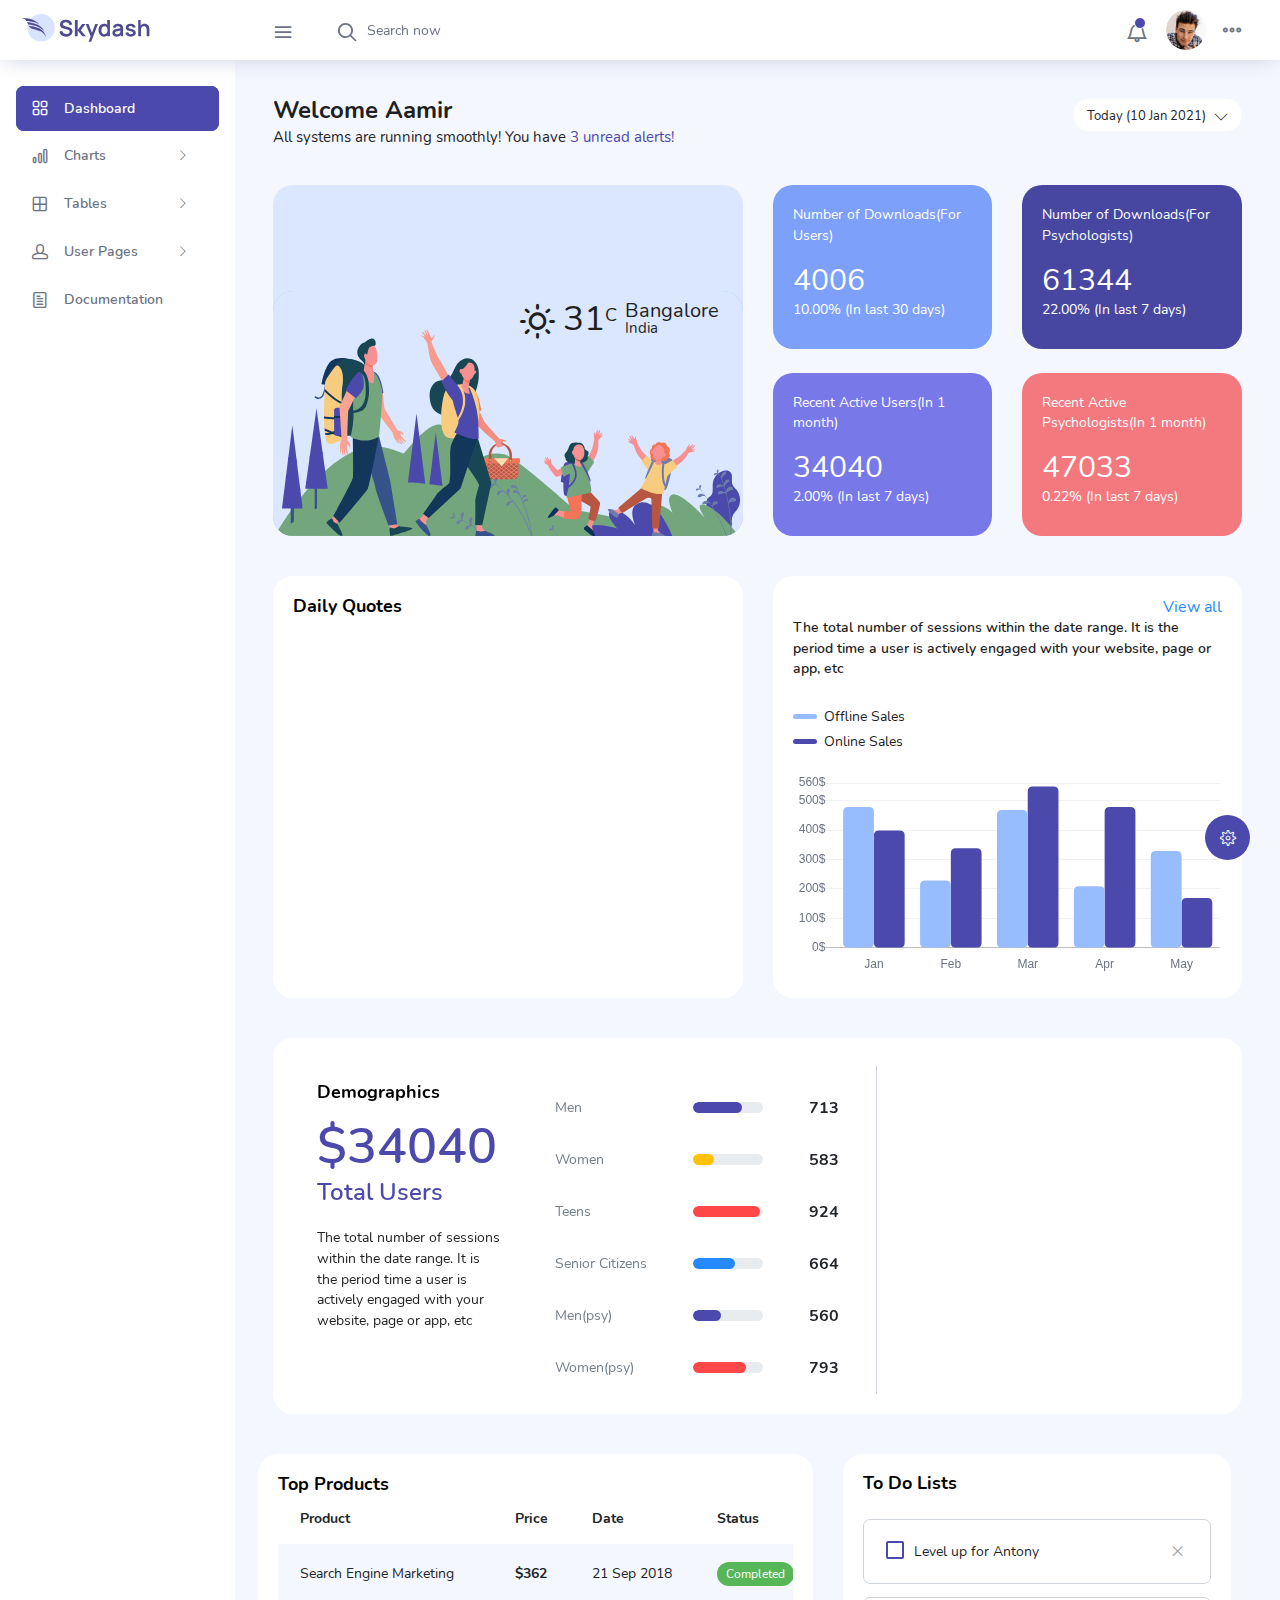
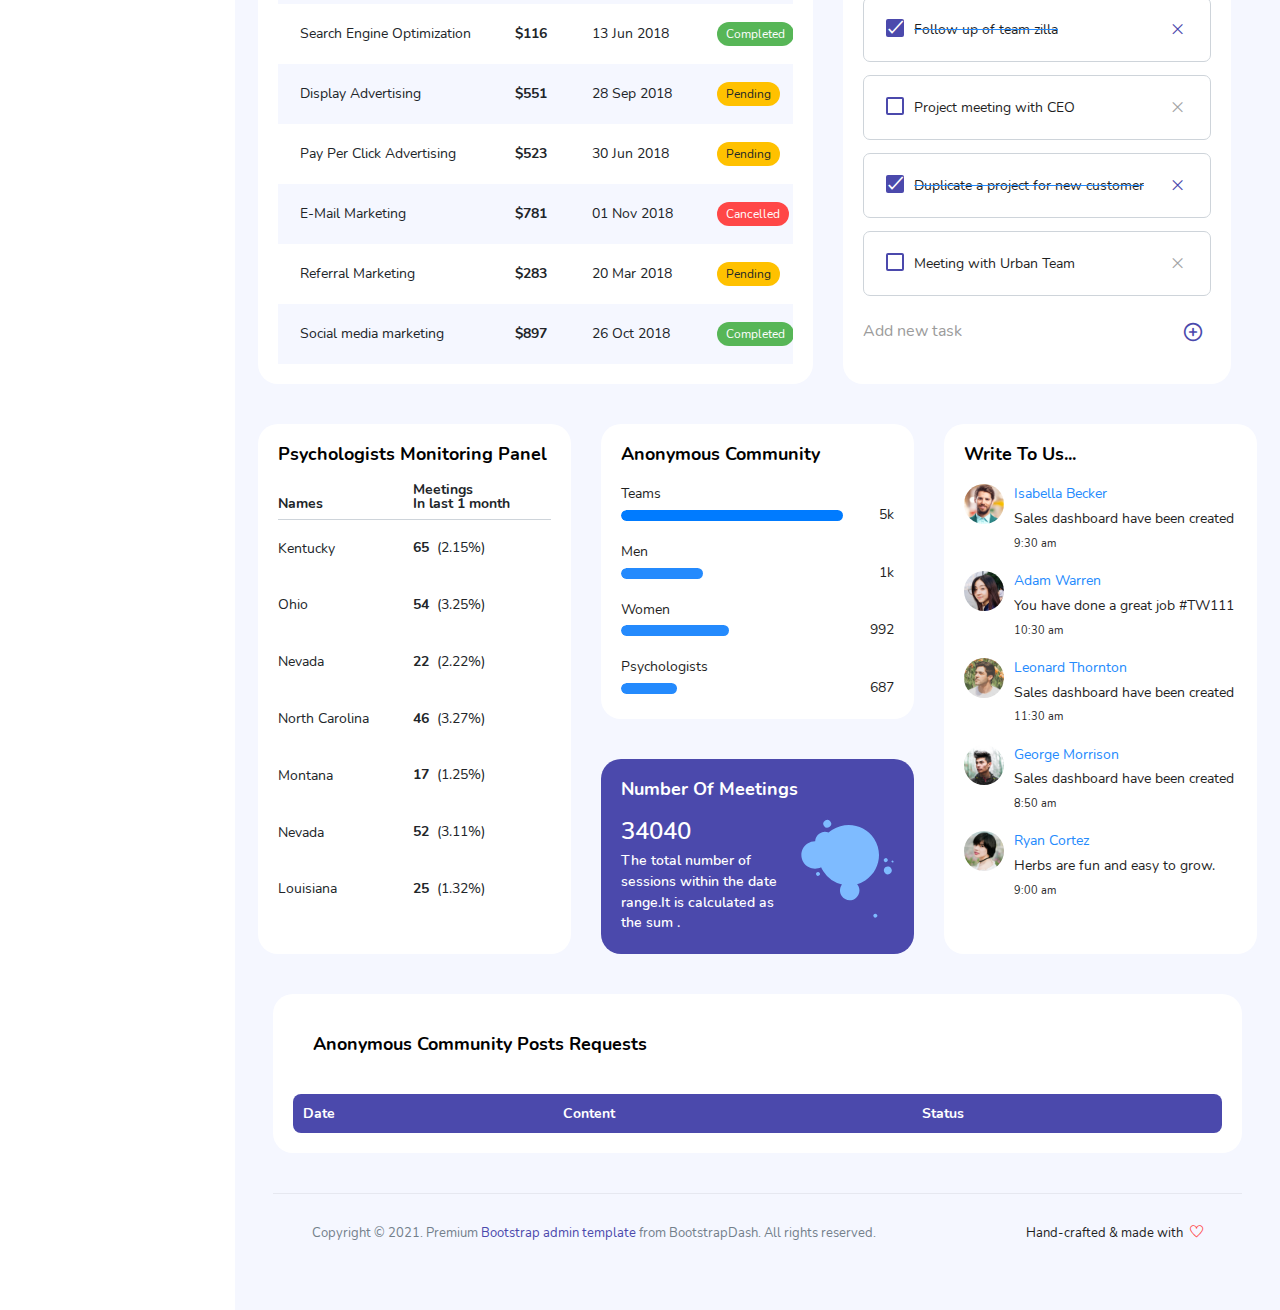
==== commit c7126bbe: "added delete post psy data, student data, login, register college" ====
--- a/template/index.html
+++ b/template/index.html
@@ -6,7 +6,7 @@
     <meta charset="utf-8">
     <meta name="viewport"
       content="width=device-width, initial-scale=1, shrink-to-fit=no">
-    <title>Skydash Admin</title>
+    <title>PsyShell - Admin Admin</title>
     <!-- plugins:css -->
     <link rel="stylesheet" href="vendors/feather/feather.css">
     <link rel="stylesheet" href="vendors/ti-icons/css/themify-icons.css">
@@ -23,6 +23,15 @@
     <!-- endinject -->
     <link rel="shortcut icon" href="images/favicon.png" />
   </head>
+  <script >
+var islogin = sessionStorage.login;
+
+if(islogin !== 'Login successful'){
+ console.log(islogin);
+  Window.location.href = "./pages/samples/login.html";
+}
+
+  </script>
   <body>
     <div class="container-scroller">
       <!-- partial:partials/_navbar.html -->
@@ -347,39 +356,8 @@
                 <span class="menu-title">Dashboard</span>
               </a>
             </li>
-            <li class="nav-item">
-              <a class="nav-link" data-toggle="collapse" href="#ui-basic"
-                aria-expanded="false" aria-controls="ui-basic">
-                <i class="icon-layout menu-icon"></i>
-                <span class="menu-title">UI Elements</span>
-                <i class="menu-arrow"></i>
-              </a>
-              <div class="collapse" id="ui-basic">
-                <ul class="nav flex-column sub-menu">
-                  <li class="nav-item"> <a class="nav-link"
-                      href="pages/ui-features/buttons.html">Buttons</a></li>
-                  <li class="nav-item"> <a class="nav-link"
-                      href="pages/ui-features/dropdowns.html">Dropdowns</a></li>
-                  <li class="nav-item"> <a class="nav-link"
-                      href="pages/ui-features/typography.html">Typography</a></li>
-                </ul>
-              </div>
-            </li>
-            <li class="nav-item">
-              <a class="nav-link" data-toggle="collapse" href="#form-elements"
-                aria-expanded="false" aria-controls="form-elements">
-                <i class="icon-columns menu-icon"></i>
-                <span class="menu-title">Form elements</span>
-                <i class="menu-arrow"></i>
-              </a>
-              <div class="collapse" id="form-elements">
-                <ul class="nav flex-column sub-menu">
-                  <li class="nav-item"><a class="nav-link"
-                      href="pages/forms/basic_elements.html">Basic
-                      Elements</a></li>
-                </ul>
-              </div>
-            </li>
+          
+          
             <li class="nav-item">
               <a class="nav-link" data-toggle="collapse" href="#charts"
                 aria-expanded="false" aria-controls="charts">
@@ -408,20 +386,7 @@
                 </ul>
               </div>
             </li>
-            <li class="nav-item">
-              <a class="nav-link" data-toggle="collapse" href="#icons"
-                aria-expanded="false" aria-controls="icons">
-                <i class="icon-contract menu-icon"></i>
-                <span class="menu-title">Icons</span>
-                <i class="menu-arrow"></i>
-              </a>
-              <div class="collapse" id="icons">
-                <ul class="nav flex-column sub-menu">
-                  <li class="nav-item"> <a class="nav-link"
-                      href="pages/icons/mdi.html">Mdi icons</a></li>
-                </ul>
-              </div>
-            </li>
+           
             <li class="nav-item">
               <a class="nav-link" data-toggle="collapse" href="#auth"
                 aria-expanded="false" aria-controls="auth">
@@ -438,22 +403,7 @@
                 </ul>
               </div>
             </li>
-            <li class="nav-item">
-              <a class="nav-link" data-toggle="collapse" href="#error"
-                aria-expanded="false" aria-controls="error">
-                <i class="icon-ban menu-icon"></i>
-                <span class="menu-title">Error pages</span>
-                <i class="menu-arrow"></i>
-              </a>
-              <div class="collapse" id="error">
-                <ul class="nav flex-column sub-menu">
-                  <li class="nav-item"> <a class="nav-link"
-                      href="pages/samples/error-404.html"> 404 </a></li>
-                  <li class="nav-item"> <a class="nav-link"
-                      href="pages/samples/error-500.html"> 500 </a></li>
-                </ul>
-              </div>
-            </li>
+           
             <li class="nav-item">
               <a class="nav-link" href="pages/documentation/documentation.html">
                 <i class="icon-paper menu-icon"></i>
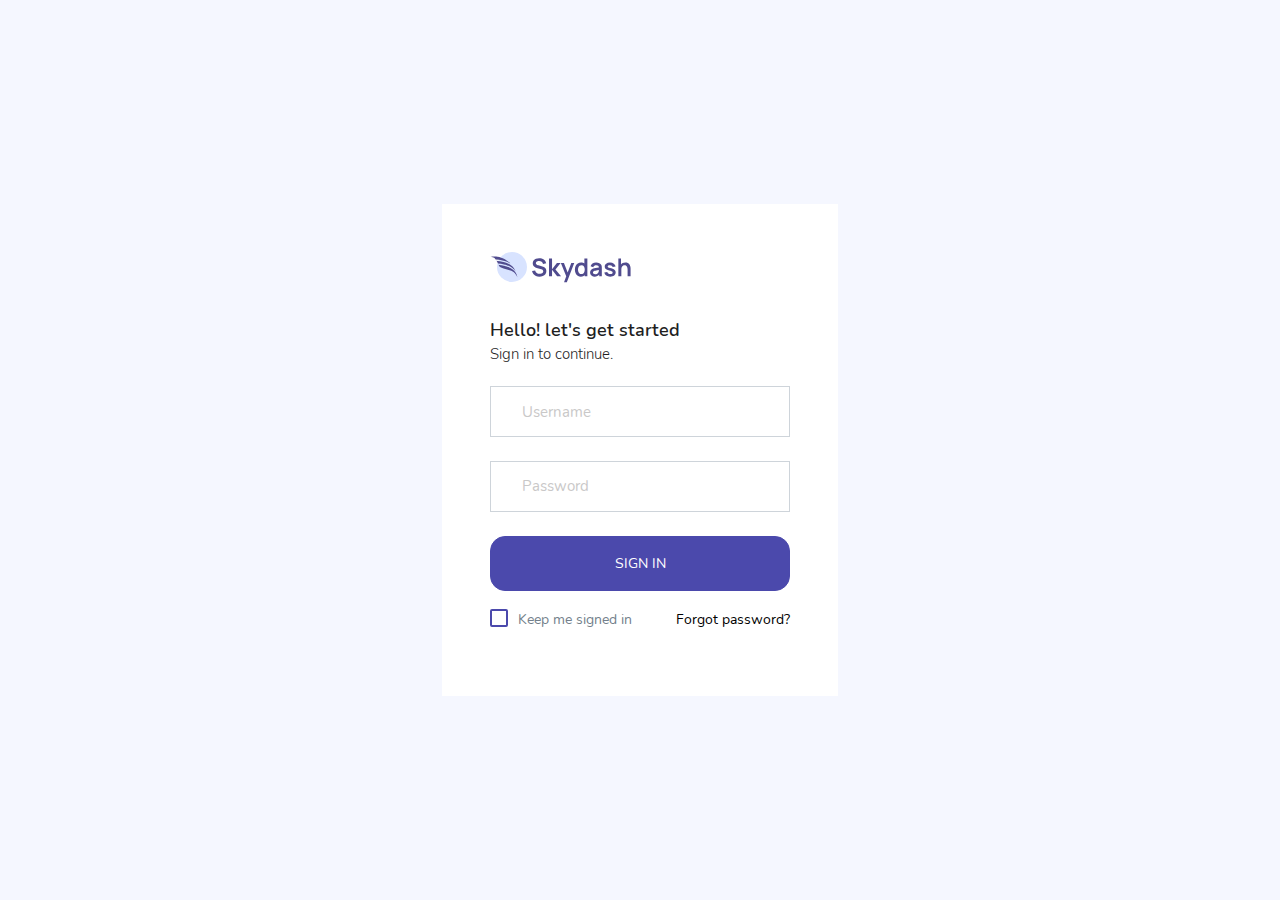
==== commit 0ae74036: "added: assign college, proteced login" ====
--- a/template/index.html
+++ b/template/index.html
@@ -28,7 +28,7 @@
 
 if(islogin !== 'Login successful'){
  console.log(islogin);
-  Window.location.href = "./pages/samples/login.html";
+  window.location.href = "./pages/samples/login.html";
 }
 
   </script>
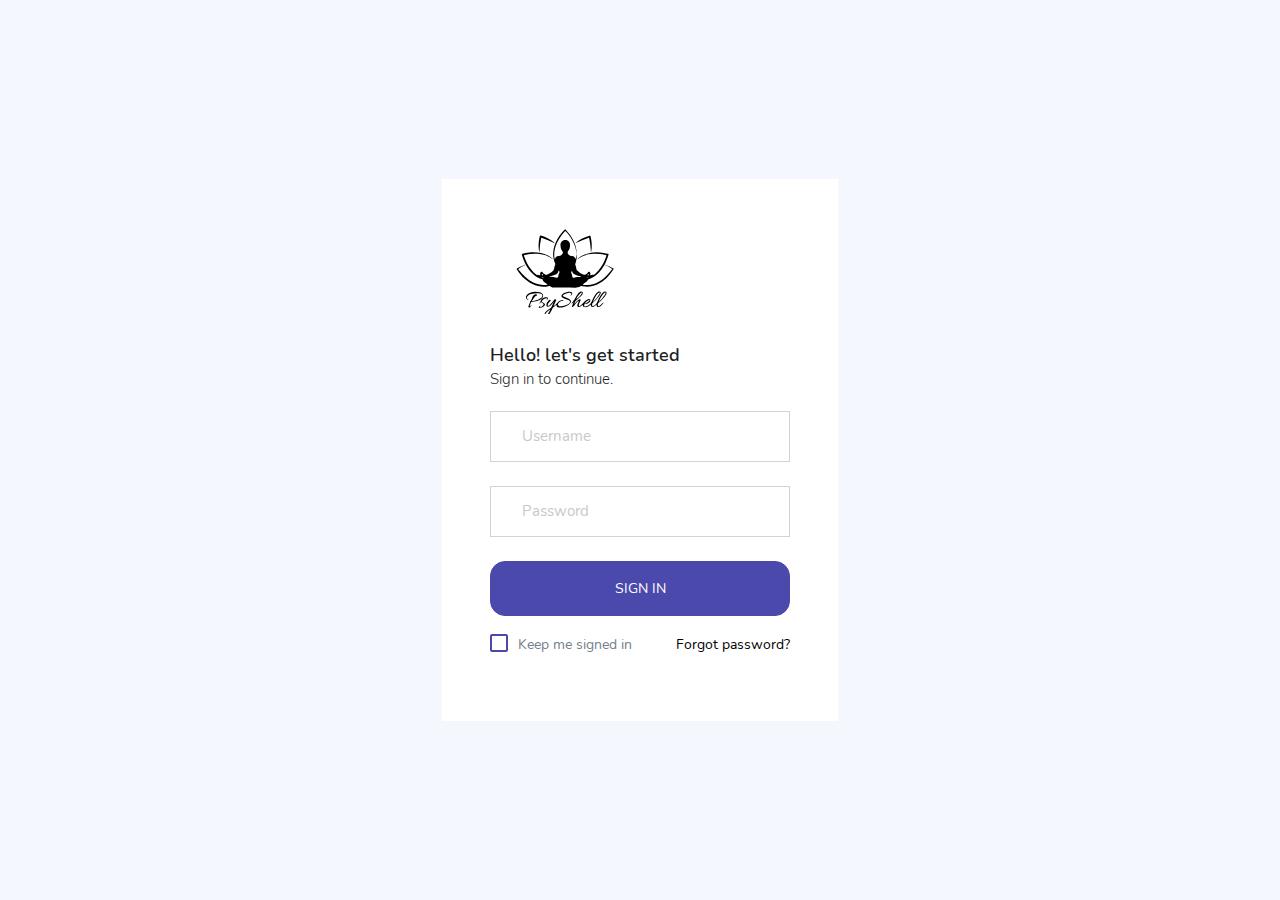
==== commit b12f3191: "added table search and filters" ====
--- a/template/index.html
+++ b/template/index.html
@@ -6,7 +6,7 @@
     <meta charset="utf-8">
     <meta name="viewport"
       content="width=device-width, initial-scale=1, shrink-to-fit=no">
-    <title>PsyShell - Admin Admin</title>
+    <title>PsyShell - Admin</title>
     <!-- plugins:css -->
     <link rel="stylesheet" href="vendors/feather/feather.css">
     <link rel="stylesheet" href="vendors/ti-icons/css/themify-icons.css">
@@ -362,13 +362,13 @@
               <a class="nav-link" data-toggle="collapse" href="#charts"
                 aria-expanded="false" aria-controls="charts">
                 <i class="icon-bar-graph menu-icon"></i>
-                <span class="menu-title">Charts</span>
+                <span class="menu-title">Books</span>
                 <i class="menu-arrow"></i>
               </a>
               <div class="collapse" id="charts">
                 <ul class="nav flex-column sub-menu">
                   <li class="nav-item"> <a class="nav-link"
-                      href="pages/charts/chartjs.html">ChartJs</a></li>
+                      href="pages/charts/chartjs.html">LIBRARY</a></li>
                 </ul>
               </div>
             </li>
@@ -382,7 +382,7 @@
               <div class="collapse" id="tables">
                 <ul class="nav flex-column sub-menu">
                   <li class="nav-item"> <a class="nav-link"
-                      href="pages/tables/basic-table.html">Basic table</a></li>
+                      href="pages/tables/basic-table.html">tableS</a></li>
                 </ul>
               </div>
             </li>
@@ -391,7 +391,7 @@
               <a class="nav-link" data-toggle="collapse" href="#auth"
                 aria-expanded="false" aria-controls="auth">
                 <i class="icon-head menu-icon"></i>
-                <span class="menu-title">User Pages</span>
+                <span class="menu-title">Pages</span>
                 <i class="menu-arrow"></i>
               </a>
               <div class="collapse" id="auth">
@@ -404,12 +404,12 @@
               </div>
             </li>
            
-            <li class="nav-item">
+            <!-- <li class="nav-item">
               <a class="nav-link" href="pages/documentation/documentation.html">
                 <i class="icon-paper menu-icon"></i>
                 <span class="menu-title">Documentation</span>
               </a>
-            </li>
+            </li> -->
           </ul>
         </nav>
         <!-- partial -->
